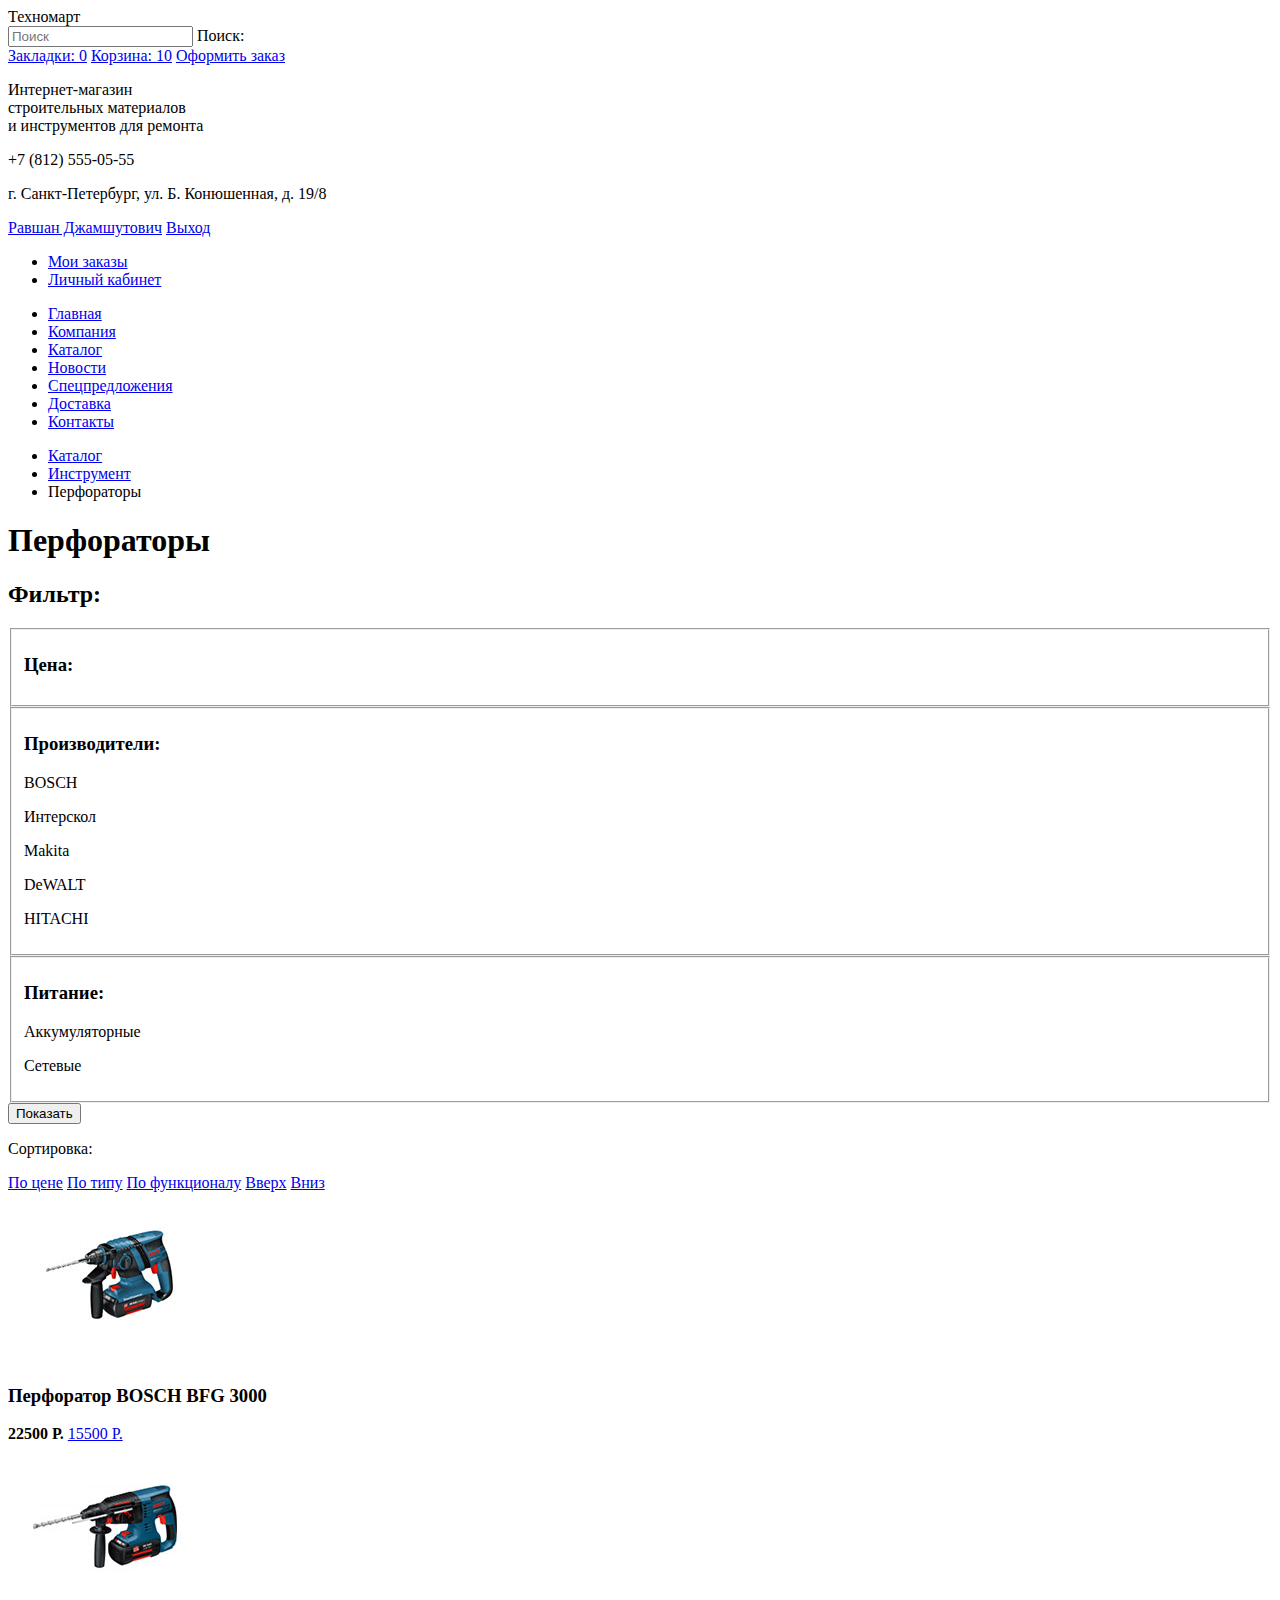
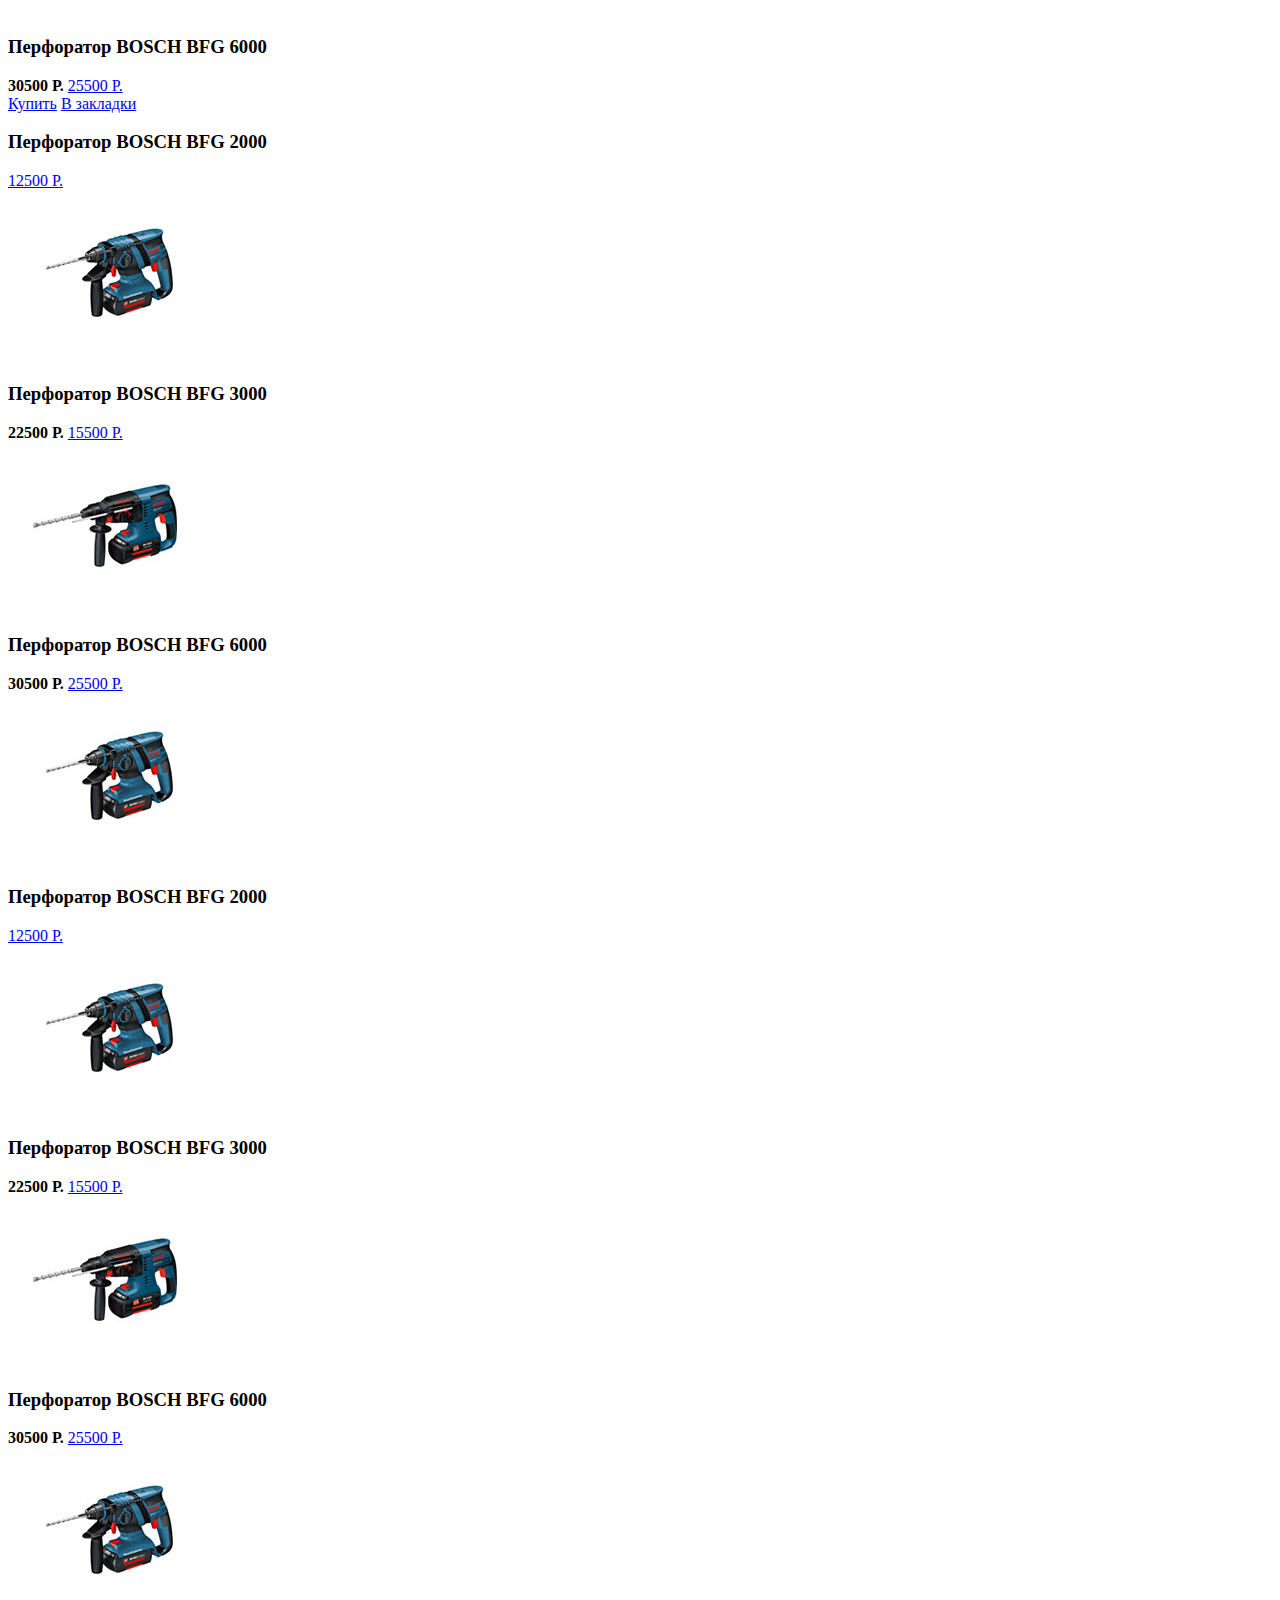
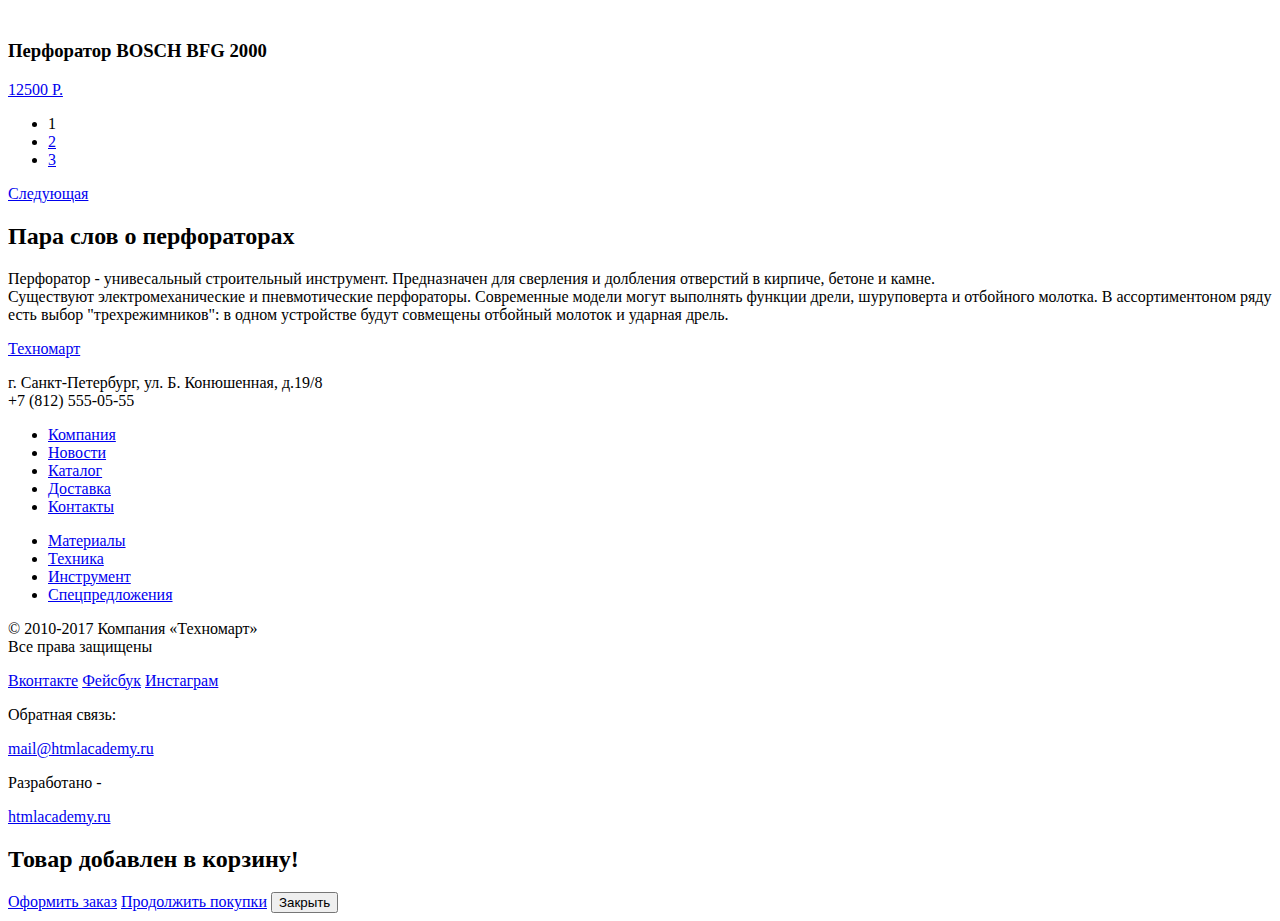
==== catalog.html @ 277ec247 "Модальные окна исправлены." ====
<!DOCTYPE html>
<html lang="ru">
  <head>
    <meta charset="utf-8">
    <title>HTML Academy: Техномарт</title>
  </head>
  <body>
    <header class="main-header">
      <div class="main-header-top">
        <div class="container">
          <a class="index-logo">Техномарт</a>
          <form class="page-header-search" action="#" method="post">
                <input type="search" id="field-search" name="search" placeholder="Поиск">
                <label for="search">Поиск:</label>
          </form>
          <a class="bookmark" href="#">Закладки: 0</a>
          <a class="basket basket-active" href="#">Корзина: 10</a>
          <a class="order" href="#">Оформить заказ</a>
        </div>
      </div>
      <div class="container">
        <div class="main-header-center clearfix">
          <div class="descript">
            <p>Интернет-магазин<br> строительных материалов<br> и инструментов для ремонта</p>
          </div>
          <div class="contact">
            <p class="phone">+7 (812) 555-05-55</p>
            <p>г. Санкт-Петербург, ул. Б. Конюшенная, д. 19/8</p>
          </div>
          <div class="user-block user-block-active">
            <a class="login-inclusion" href="#">Равшан Джамшутович</a>
            <a class="exit" href="#">Выход</a>
            <ul class="my-room">
              <li><a class="my-order" href="#">Мои заказы</a></li>
              <li><a class="account" href="#">Личный кабинет</a></li>
            </ul>
          </div>
        </div>
        <div class="main-header-bottom">
          <nav class="main-navigation">
            <ul>
              <li>
                <a href="#">Главная</a>
              </li>
              <li>
                <a href="#">Компания</a>
              </li>
              <li>
                <a href="#">Каталог</a>
              </li>
              <li>
                <a href="#">Новости</a>
              </li>
              <li>
                <a href="#">Спецпредложения</a>
              </li>
              <li>
                <a href="#">Доставка</a>
              </li>
              <li>
                <a href="#">Контакты</a>
              </li>
            </ul>
          </nav>
        </div>
      </div>
    </header>
    <main>
      <div class="container clearfix">
        <ul class="breadcrumbs-catalog">
          <li>
            <a href="#">Каталог</a>
          </li>
          <li>
            <a href="#">Инструмент</a>
          </li>
          <li>
            <a class="active">Перфораторы</a>
          </li>
        </ul>
        <div class="perforators-title">
          <h1>Перфораторы</h1>
        </div>

        <section class="filter">
          <div class="filter-title">
           <h2>Фильтр:</h2>
          </div>
          <form>
            <fieldset class="filter-price">
              <h3>Цена:</h3>
            </fieldset>
            <fieldset class="filter-brand">
              <h3>Производители:</h3>
              <p>BOSCH</p>
              <p>Интерскол</p>
              <p>Makita</p>
              <p>DeWALT</p>
              <p>HITACHI</p>
            </fieldset>
            <fieldset class="filter-current">
              <h3>Питание:</h3>
              <p>Аккумуляторные</p>
              <p>Сетевые</p>
            </fieldset>
            <input class="filter-button" type="submit" value="Показать">
          </form>
        </section>

        <div class="sorting">
          <div class="sorting-title">
           <p>Сортировка:</p>
           <a class="active" href="#">По цене</a>
           <a href="#">По типу</a>
           <a href="#">По функционалу</a>
           <a class="up" href="#">Вверх</a>
           <a class="down" href="#">Вниз</a>
          </div>

          <section class="sorting-items">
            <div class="catalog-item">

              <div class="bosch">
                <img src="img/bosch3.jpg" width="216" height="170" alt="BOSCH BFG 3000">
              </div>
              <h3>Перфоратор BOSCH BFG 3000</h3>
              <b>22500 Р.</b>
              <a class="commodity" href="#">15500 Р.</a>
            </div>
            <div class="catalog-item">

              <div class="bosch">
                <img src="img/bosch6.jpg" width="216" height="170" alt="BOSCH BFG 6000">
              </div>
              <h3>Перфоратор BOSCH BFG 6000</h3>
              <b>30500 Р.</b>
              <a class="commodity" href="#">25500 Р.</a>
            </div>
            <div class="catalog-item flag-new">
              <div class="bosch-cover">
                <a class="buy" href="#">Купить</a>
                <a class="bookmark" href="#">В закладки</a>
              </div>

              <h3>Перфоратор BOSCH BFG 2000</h3>
              <b></b>
              <a class="commodity" href="#">12500 Р.</a>
            </div>
            <div class="catalog-item">

              <div class="bosch">
                <img src="img/bosch3.jpg" width="216" height="170" alt="BOSCH BFG 3000">
              </div>
              <h3>Перфоратор BOSCH BFG 3000</h3>
              <b>22500 Р.</b>
              <a class="commodity" href="#">15500 Р.</a>
            </div>
            <div class="catalog-item flag-new">

              <div class="bosch">
                <img src="img/bosch6.jpg" width="216" height="170" alt="BOSCH BFG 6000">
              </div>
              <h3>Перфоратор BOSCH BFG 6000</h3>
              <b>30500 Р.</b>
              <a class="commodity" href="#">25500 Р.</a>
            </div>
            <div class="catalog-item">

              <div class="bosch">
                <img src="img/bosch3.jpg" width="216" height="170" alt="BOSCH BFG 2000">
              </div>
              <h3>Перфоратор BOSCH BFG 2000</h3>
              <b></b>
              <a class="commodity" href="#">12500 Р.</a>
            </div>
            <div class="catalog-item flag-new">

              <div class="bosch">
                <img src="img/bosch3.jpg" width="216" height="170" alt="BOSCH BFG 3000">
              </div>
              <h3>Перфоратор BOSCH BFG 3000</h3>
              <b>22500 Р.</b>
              <a class="commodity" href="#">15500 Р.</a>
            </div>
            <div class="catalog-item">

              <div class="bosch">
                <img src="img/bosch6.jpg" width="216" height="170" alt="BOSCH BFG 6000">
              </div>
              <h3>Перфоратор BOSCH BFG 6000</h3>
              <b>30500 Р.</b>
              <a class="commodity" href="#">25500 Р.</a>
            </div>
            <div class="catalog-item">

              <div class="bosch">
                <img src="img/bosch3.jpg" width="216" height="170" alt="BOSCH BFG 2000">
              </div>
              <h3>Перфоратор BOSCH BFG 2000</h3>
              <b></b>
              <a class="commodity" href="#">12500 Р.</a>
            </div>
          </section>
          <div class="paginator">
            <ul>
              <li>
                <a class="pag-active">1</a>
              </li>
              <li>
                <a href="#2">2</a>
              </li>
              <li>
                <a href="#3">3</a>
              </li>
            </ul>
            <a class="pag-next" href="#next">Следующая</a>
          </div>
        </div>
      </div>

      <div class="info">
        <div class="container">
         <h2>Пара слов о перфораторах</h2>
         <p>Перфоратор - унивесальный строительный инструмент. Предназначен для сверления и долбления отверстий в кирпиче, бетоне и камне.<br>
         Существуют электромеханические и пневмотические перфораторы. Современные модели могут выполнять функции дрели, шуруповерта и отбойного молотка. В ассортиментоном ряду есть выбор "трехрежимников": в одном устройстве будут совмещены отбойный молоток и ударная дрель.</p>
        </div>
      </div>
    </main>

    <footer class="main-footer">
      <div class="main-footer-top">
        <div class="container clearfix">
          <div class="footer-top-left">
           <div class="index-logo-footer">
             <a class="logo" href="/index.html">Техномарт</a>
           </div>
           <p>г. Санкт-Петербург, ул. Б. Конюшенная, д.19/8<br>
           +7 (812) 555-05-55</p>
          </div>
          <div class="footer-top-right">
            <nav class="footer-navigation-top">
              <ul>
                <li>
                  <a href="#">Компания</a>
                </li>
                <li>
                  <a href="#">Новости</a>
                </li>
                <li>
                  <a href="#">Каталог</a>
                </li>
                <li>
                  <a href="#">Доставка</a>
                </li>
                <li>
                  <a href="#">Контакты</a>
                </li>
              </ul>
            </nav>
            <nav class="footer-navigation-bottom">
              <ul>
                <li>
                  <a href="#">Материалы</a>
                </li>
                <li>
                  <a href="#">Техника</a>
                </li>
                <li>
                  <a href="#">Инструмент</a>
                </li>
                <li>
                  <a href="#">Спецпредложения</a>
                </li>
              </ul>
            </nav>
          </div>
        </div>
      </div>
      <div class="main-footer-bottom">
        <div class="container clearfix">
          <div class="footer-copyright">
            <p>© 2010-2017 Компания «Техномарт»<br>
            Все права защищены</p>
          </div>
          <div class="footer-social">
            <a class="social-btn social-btn-vk" href="#">Вконтакте</a>
            <a class="social-btn social-btn-fb" href="#">Фейсбук</a>
            <a class="social-btn social-btn-inst" href="#">Инстаграм</a>
          </div>
          <div class="connect">
            <p>Обратная связь:</p>
            <a class="btn" href="#">mail@htmlacademy.ru</a>
          </div>
          <div class="working">
            <p>Разработано -</p>
            <a class="btn" href="https://htmlacademy.ru">htmlacademy.ru</a>
          </div>
        </div>
      </div>
    </footer>

    <section class="commodoty-in-basket">
      <h2>Товар добавлен в корзину!</h2>
      <a class="alternative-end" href="#">Оформить заказ</a>
      <a class="alternative-continue" href="#">Продолжить покупки</a>
      <button class="modal-close" type="button">Закрыть</button>
    </section>

  </body>
  </html>
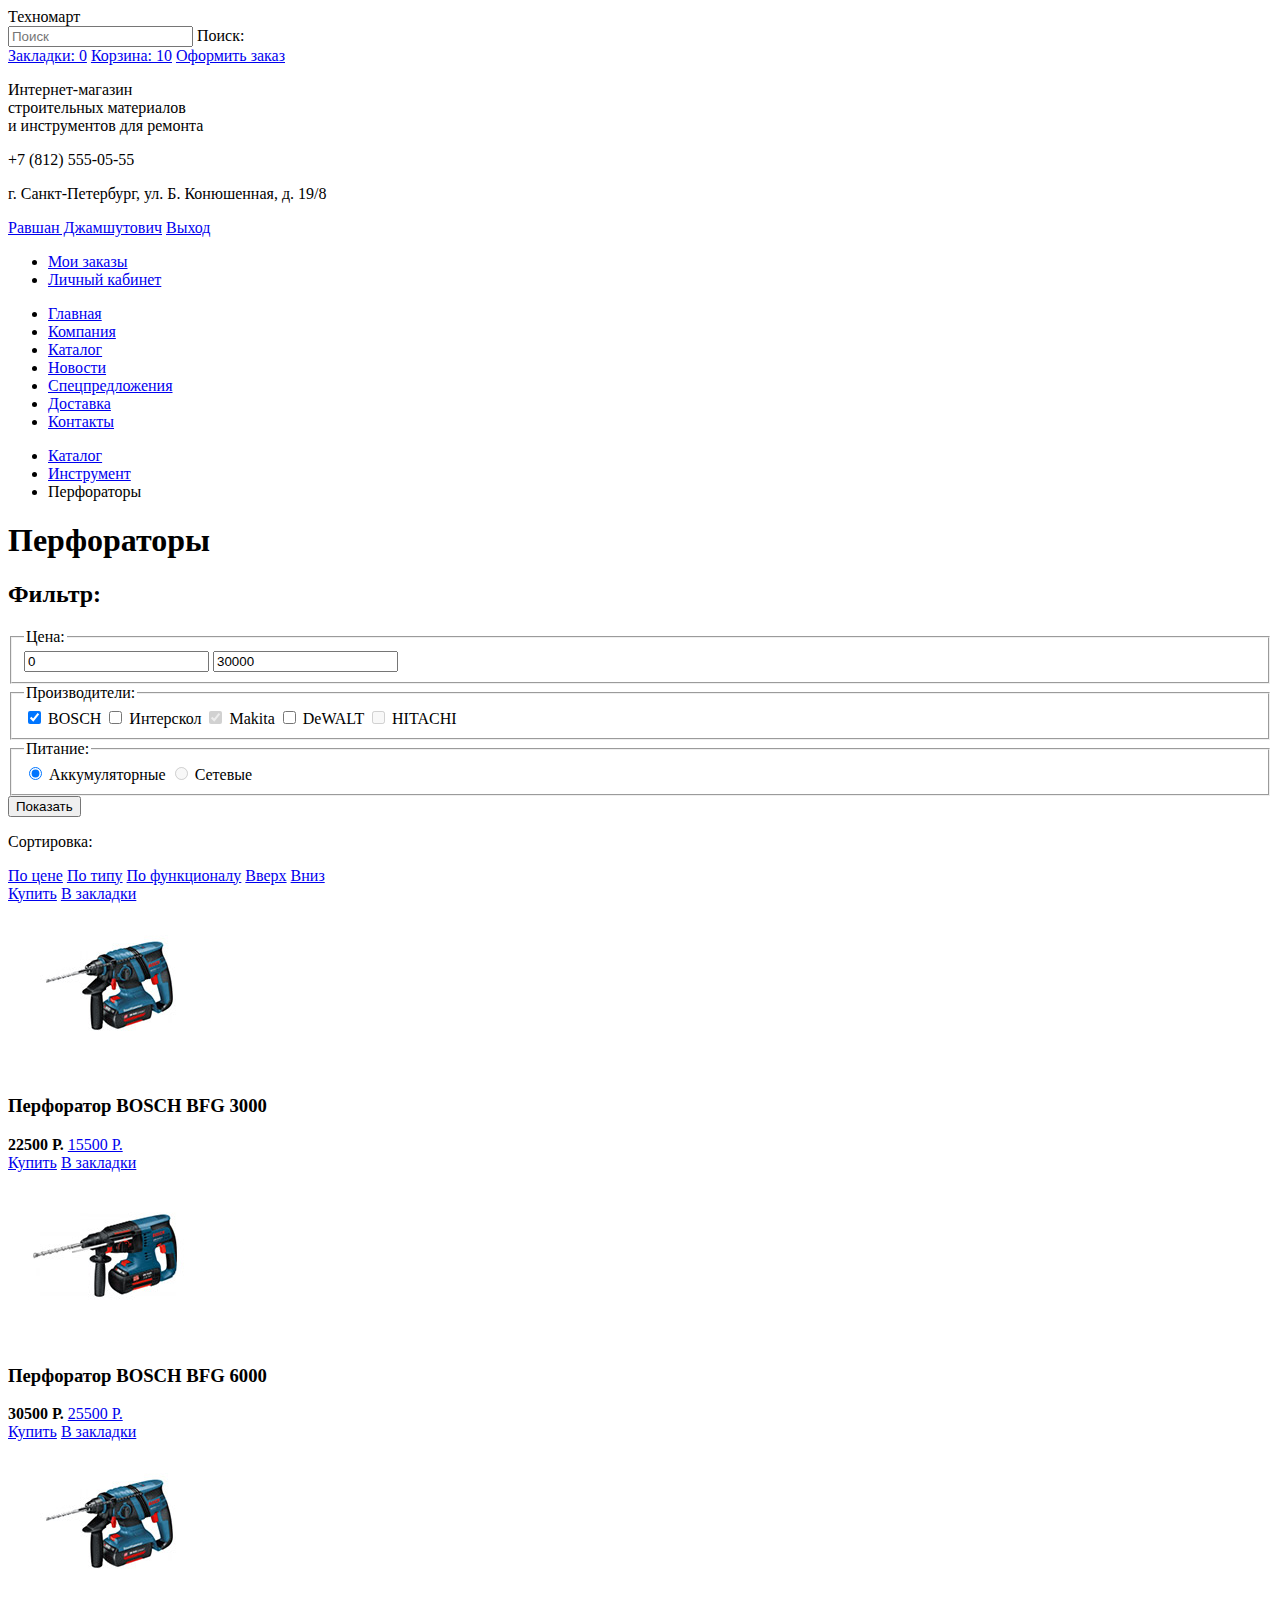
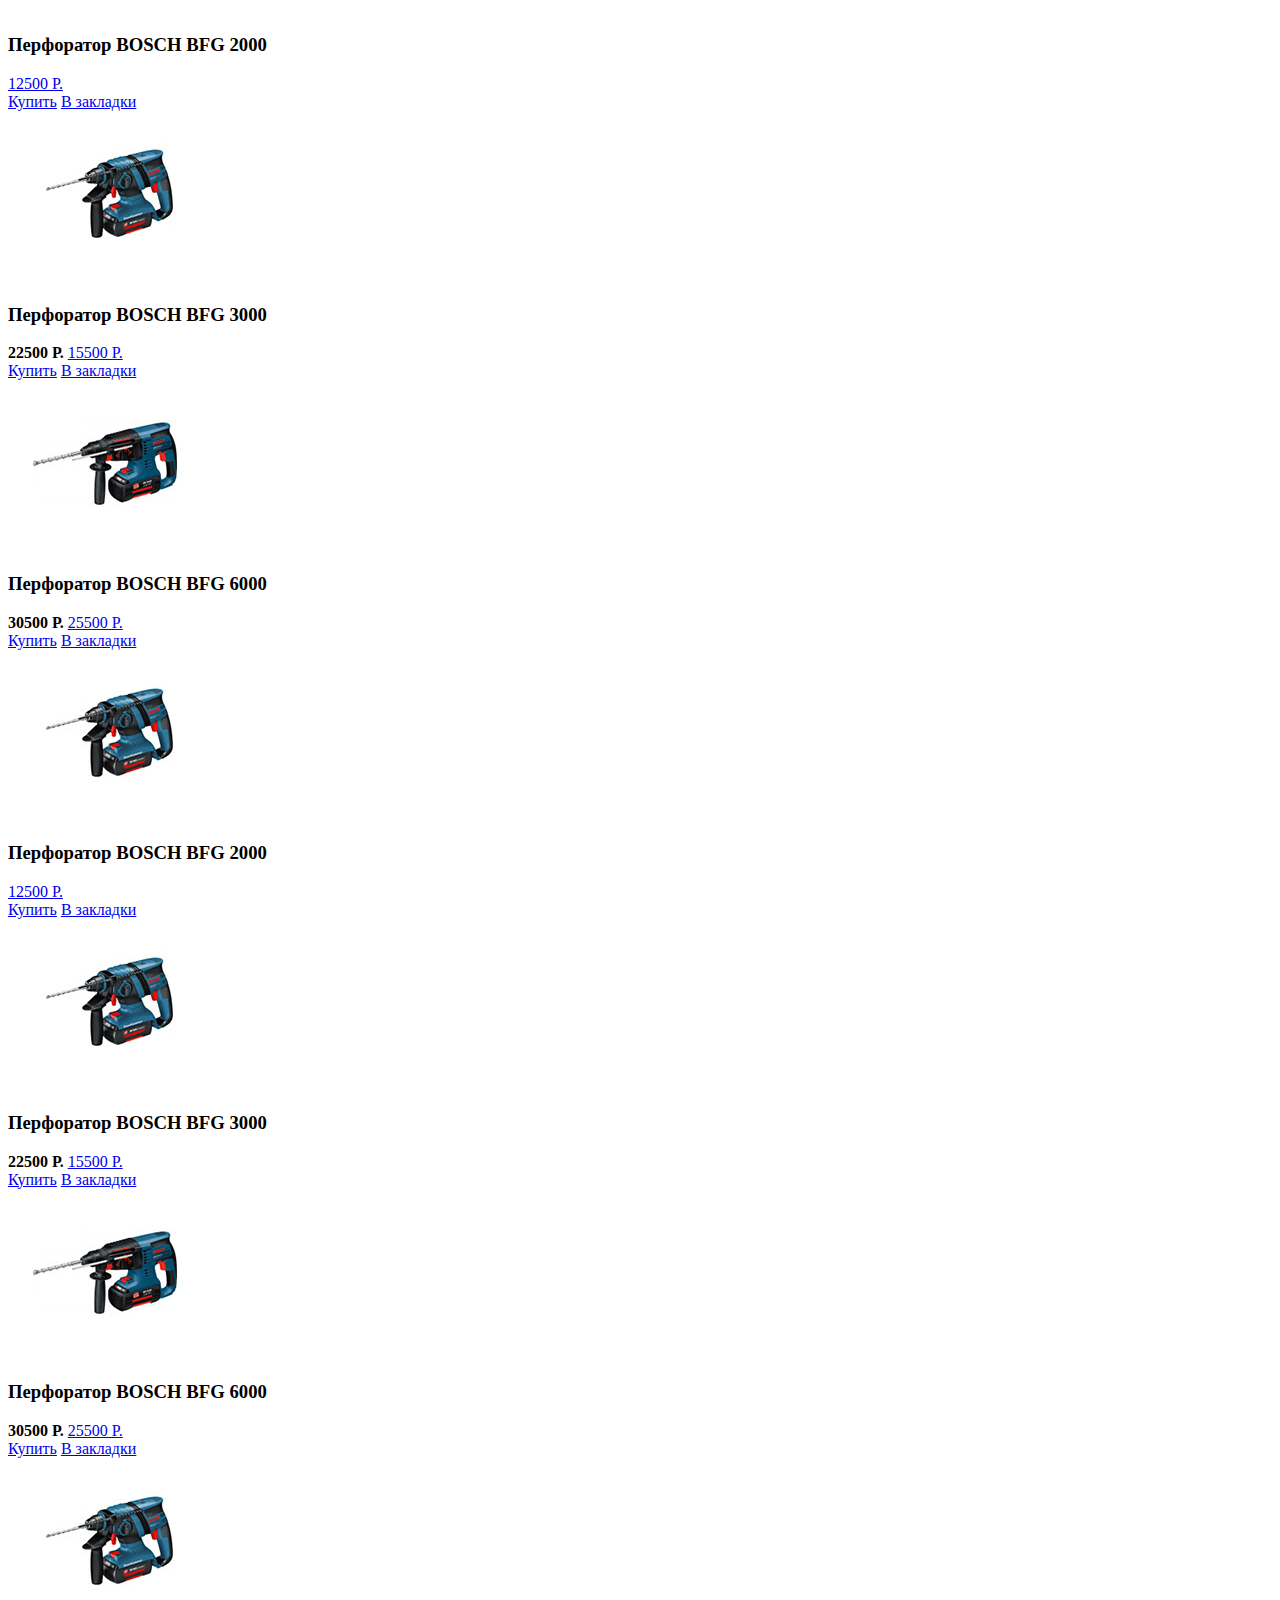
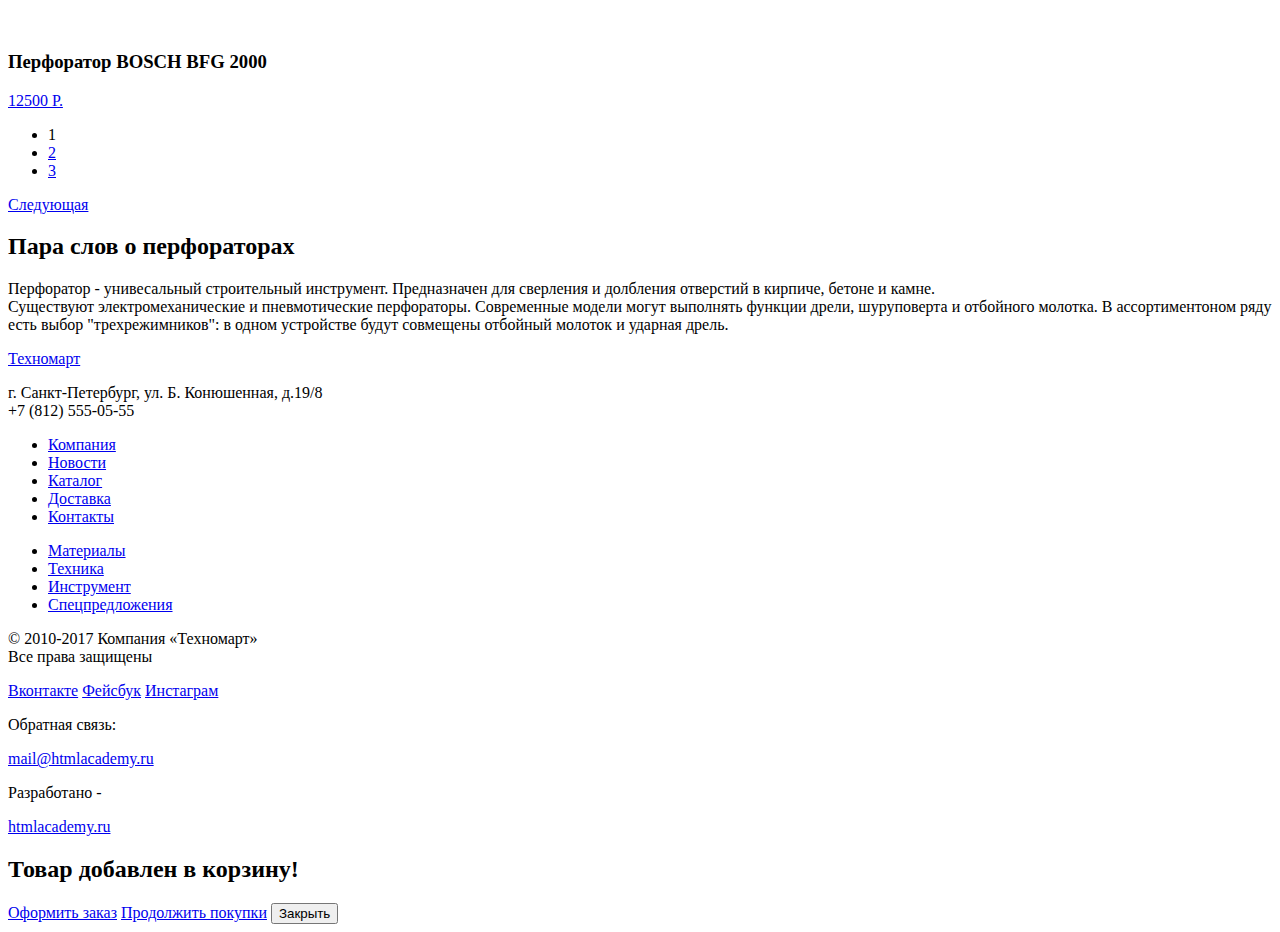
==== commit 642c4281: "Все формы" ====
--- a/catalog.html
+++ b/catalog.html
@@ -86,22 +86,44 @@
           <div class="filter-title">
            <h2>Фильтр:</h2>
           </div>
-          <form>
+          <form action="#" method="post">
             <fieldset class="filter-price">
-              <h3>Цена:</h3>
+              <legend class="fiter-type">Цена:</legend>
+              <div class="filter-wrapper">
+                <div class="filter-range-wrapper">
+                  <div class="filter-range">
+                    <div class="scale">
+                      <div class="bar"></div>
+                    </div>
+                    <div class="handle toggle-min"></div>
+                    <div class="handle toggle-max"></div>
+                  </div>
+                </div>
+                <div class="filter-interval">
+                  <label class="min-price"><input type="text" name="min-price" value="0"></label>
+                  <label class="max-price"><input type="text" name="max-price" value="30000"></label>
+                </div>
+              </div>
             </fieldset>
             <fieldset class="filter-brand">
-              <h3>Производители:</h3>
-              <p>BOSCH</p>
-              <p>Интерскол</p>
-              <p>Makita</p>
-              <p>DeWALT</p>
-              <p>HITACHI</p>
+              <legend class="fiter-type">Производители:</legend>
+              <input class="check-brand" type="checkbox" name="brand" id="brand-bosch" checked>
+              <label for="brand-bosch">BOSCH</label>
+              <input class="check-brand" type="checkbox" name="brand" id="brand-inter">
+              <label for="brand-inter">Интерскол</label>
+              <input class="check-brand" type="checkbox" name="brand" id="brand-makita" checked disabled>
+              <label for="brand-makita">Makita</label>
+              <input class="check-brand" type="checkbox" name="brand" id="brand-dewalt">
+              <label for="brand-dewalt">DeWALT</label>
+              <input class="check-brand" type="checkbox" name="brand" id="brand-hitachi" disabled>
+              <label for="brand-hitachi">HITACHI</label>
             </fieldset>
             <fieldset class="filter-current">
-              <h3>Питание:</h3>
-              <p>Аккумуляторные</p>
-              <p>Сетевые</p>
+              <legend class="fiter-type">Питание:</legend>
+              <input class="rad-current" type="radio" name="current" id="current-battery" checked>
+              <label for="current-battery">Аккумуляторные</label>
+              <input class="rad-current" type="radio" name="current" id="current-power" disabled>
+              <label for="current-power">Сетевые</label>
             </fieldset>
             <input class="filter-button" type="submit" value="Показать">
           </form>
@@ -119,7 +141,10 @@
 
           <section class="sorting-items">
             <div class="catalog-item">
-
+              <div class="bosch-cover">
+                <a class="buy" href="#">Купить</a>
+                <a class="bookmark" href="#">В закладки</a>
+              </div>
               <div class="bosch">
                 <img src="img/bosch3.jpg" width="216" height="170" alt="BOSCH BFG 3000">
               </div>
@@ -128,7 +153,10 @@
               <a class="commodity" href="#">15500 Р.</a>
             </div>
             <div class="catalog-item">
-
+              <div class="bosch-cover">
+                <a class="buy" href="#">Купить</a>
+                <a class="bookmark" href="#">В закладки</a>
+              </div>
               <div class="bosch">
                 <img src="img/bosch6.jpg" width="216" height="170" alt="BOSCH BFG 6000">
               </div>
@@ -141,13 +169,18 @@
                 <a class="buy" href="#">Купить</a>
                 <a class="bookmark" href="#">В закладки</a>
               </div>
-
+              <div class="bosch">
+                <img src="img/bosch3.jpg" width="216" height="170" alt="BOSCH BFG 2000">
+              </div>
               <h3>Перфоратор BOSCH BFG 2000</h3>
               <b></b>
               <a class="commodity" href="#">12500 Р.</a>
             </div>
             <div class="catalog-item">
-
+              <div class="bosch-cover">
+                <a class="buy" href="#">Купить</a>
+                <a class="bookmark" href="#">В закладки</a>
+              </div>
               <div class="bosch">
                 <img src="img/bosch3.jpg" width="216" height="170" alt="BOSCH BFG 3000">
               </div>
@@ -156,7 +189,10 @@
               <a class="commodity" href="#">15500 Р.</a>
             </div>
             <div class="catalog-item flag-new">
-
+              <div class="bosch-cover">
+                <a class="buy" href="#">Купить</a>
+                <a class="bookmark" href="#">В закладки</a>
+              </div>
               <div class="bosch">
                 <img src="img/bosch6.jpg" width="216" height="170" alt="BOSCH BFG 6000">
               </div>
@@ -165,7 +201,10 @@
               <a class="commodity" href="#">25500 Р.</a>
             </div>
             <div class="catalog-item">
-
+              <div class="bosch-cover">
+                <a class="buy" href="#">Купить</a>
+                <a class="bookmark" href="#">В закладки</a>
+              </div>
               <div class="bosch">
                 <img src="img/bosch3.jpg" width="216" height="170" alt="BOSCH BFG 2000">
               </div>
@@ -174,7 +213,10 @@
               <a class="commodity" href="#">12500 Р.</a>
             </div>
             <div class="catalog-item flag-new">
-
+              <div class="bosch-cover">
+                <a class="buy" href="#">Купить</a>
+                <a class="bookmark" href="#">В закладки</a>
+              </div>
               <div class="bosch">
                 <img src="img/bosch3.jpg" width="216" height="170" alt="BOSCH BFG 3000">
               </div>
@@ -183,7 +225,10 @@
               <a class="commodity" href="#">15500 Р.</a>
             </div>
             <div class="catalog-item">
-
+              <div class="bosch-cover">
+                <a class="buy" href="#">Купить</a>
+                <a class="bookmark" href="#">В закладки</a>
+              </div>
               <div class="bosch">
                 <img src="img/bosch6.jpg" width="216" height="170" alt="BOSCH BFG 6000">
               </div>
@@ -192,7 +237,10 @@
               <a class="commodity" href="#">25500 Р.</a>
             </div>
             <div class="catalog-item">
-
+              <div class="bosch-cover">
+                <a class="buy" href="#">Купить</a>
+                <a class="bookmark" href="#">В закладки</a>
+              </div>
               <div class="bosch">
                 <img src="img/bosch3.jpg" width="216" height="170" alt="BOSCH BFG 2000">
               </div>
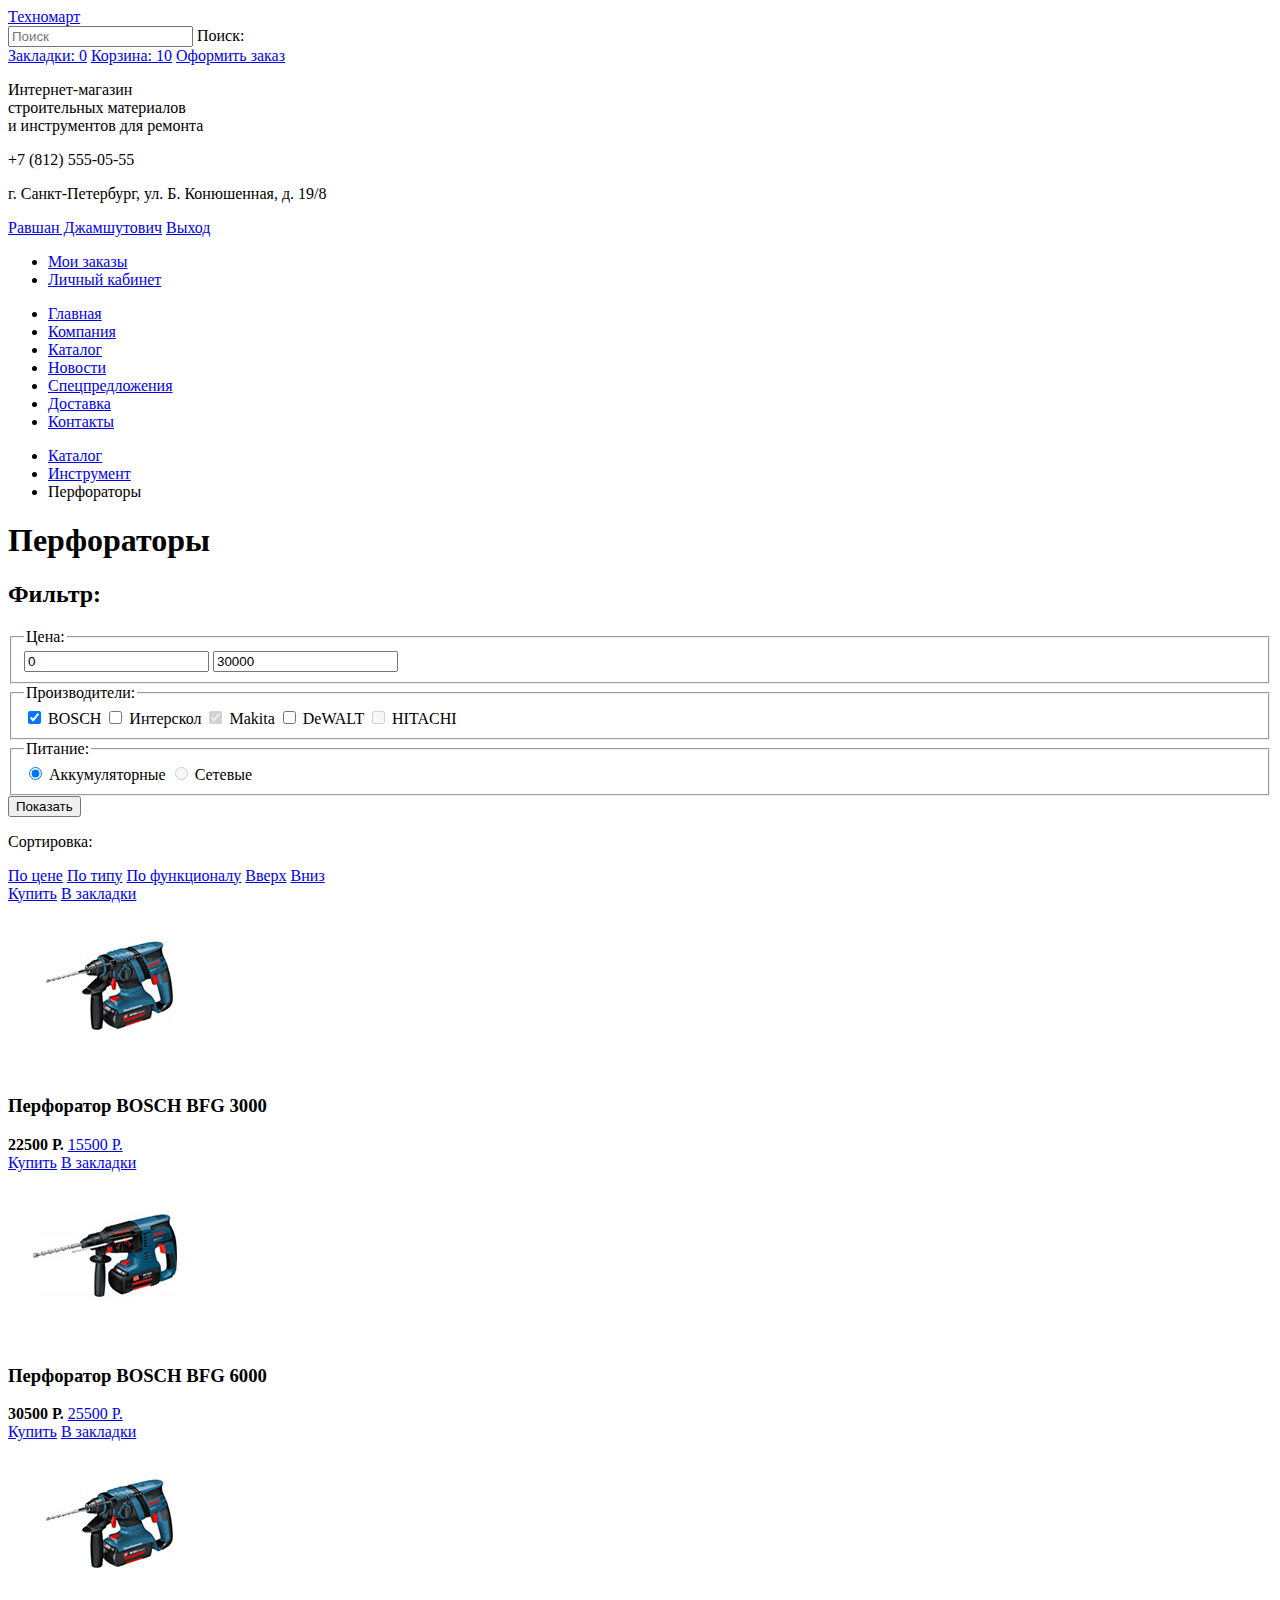
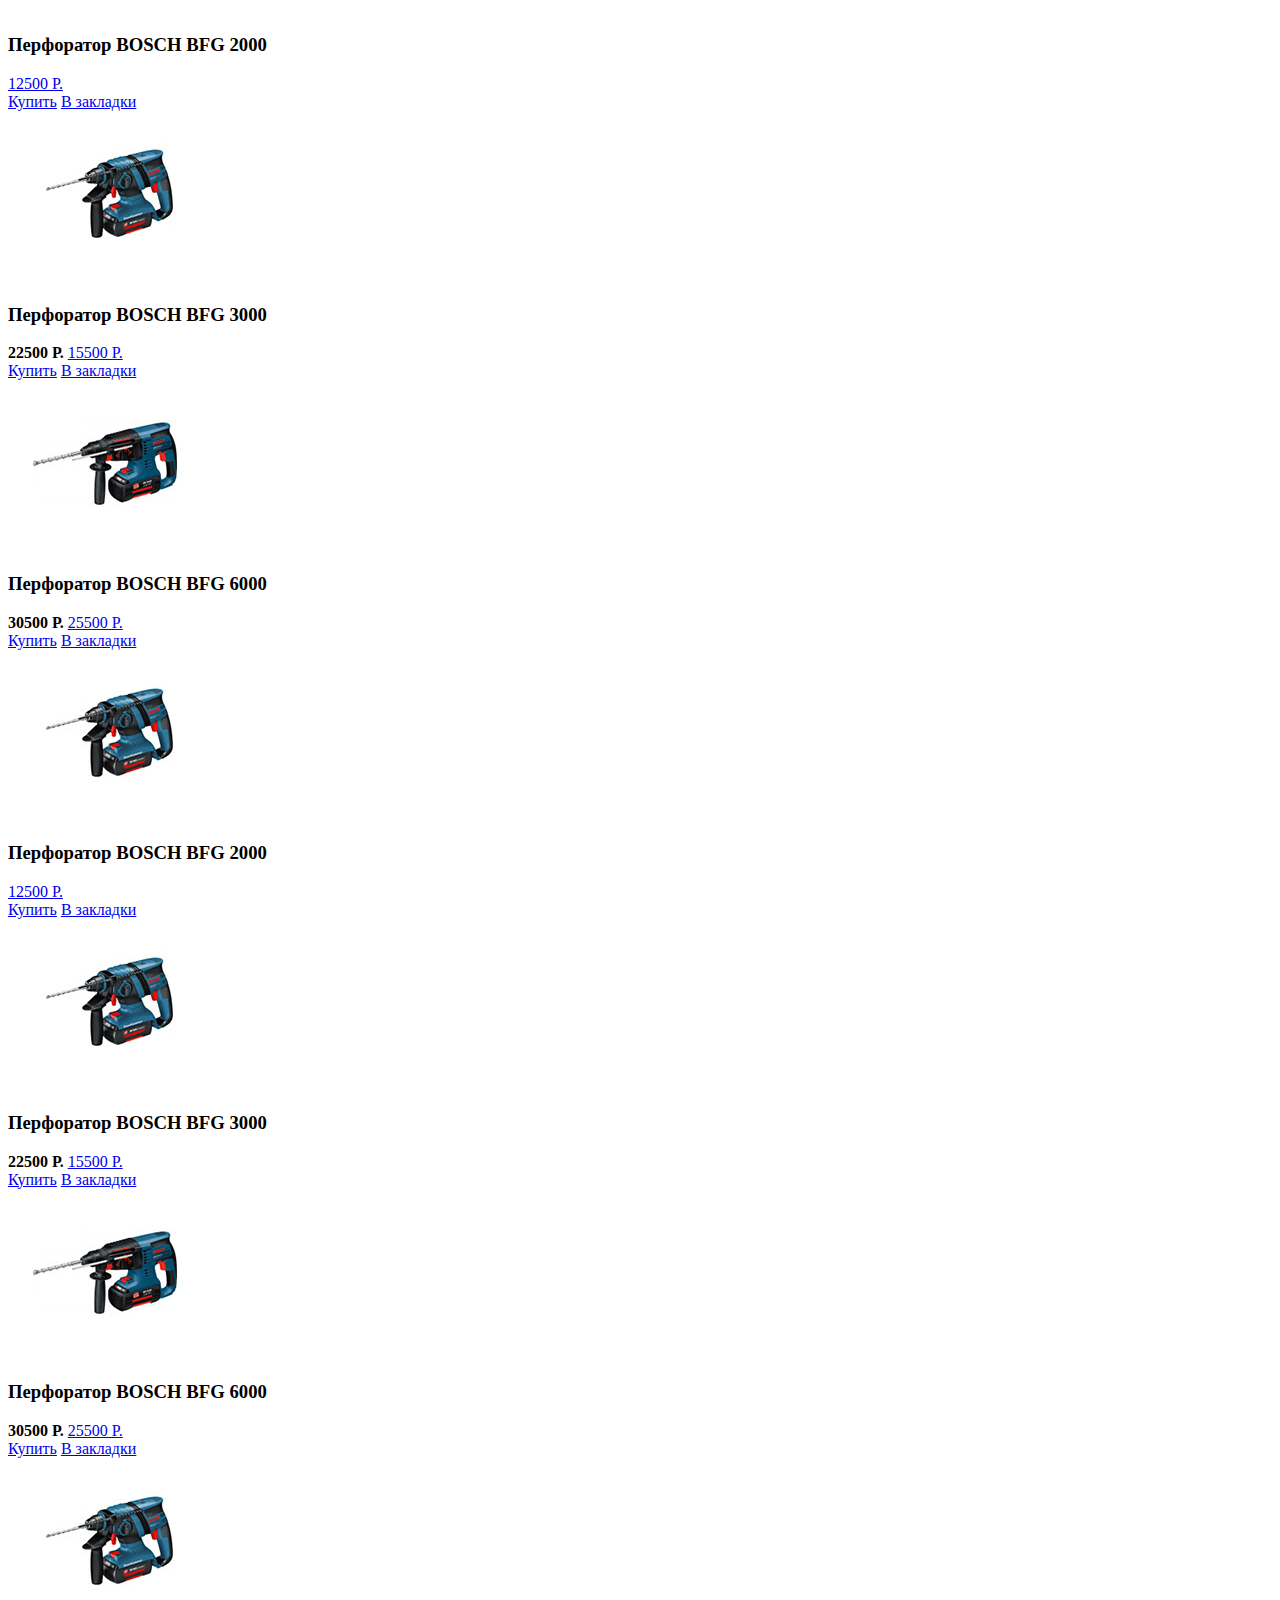
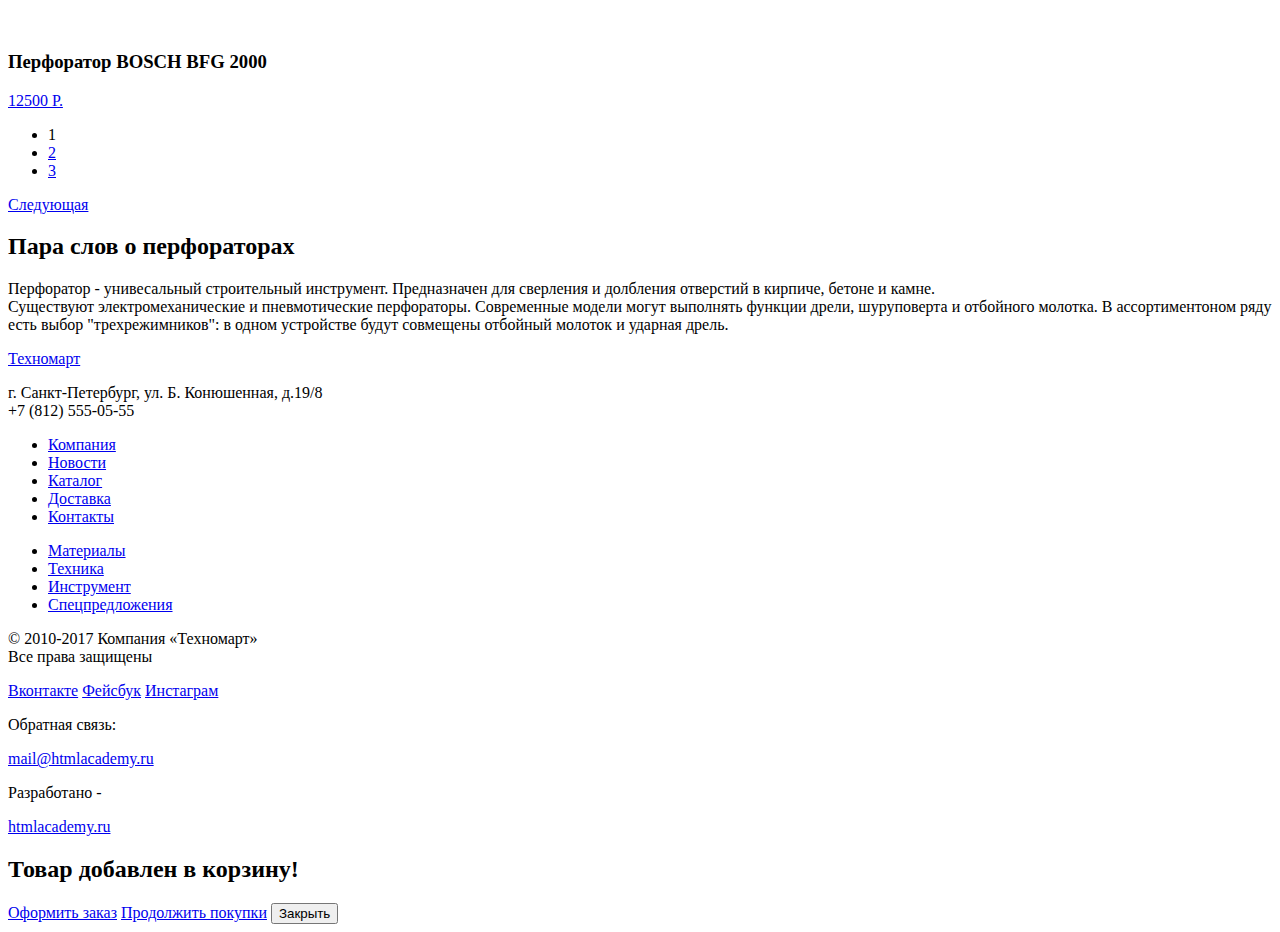
==== commit 55ce6e6c: "Ошибки исправлены" ====
--- a/catalog.html
+++ b/catalog.html
@@ -8,7 +8,7 @@
     <header class="main-header">
       <div class="main-header-top">
         <div class="container">
-          <a class="index-logo">Техномарт</a>
+          <a class="index-logo" href="index.html">Техномарт</a>
           <form class="page-header-search" action="#" method="post">
                 <input type="search" id="field-search" name="search" placeholder="Поиск">
                 <label for="search">Поиск:</label>
@@ -40,7 +40,7 @@
           <nav class="main-navigation">
             <ul>
               <li>
-                <a href="#">Главная</a>
+                <a href="index.html">Главная</a>
               </li>
               <li>
                 <a href="#">Компания</a>
@@ -66,7 +66,7 @@
       </div>
     </header>
     <main>
-      <div class="container clearfix">
+      <div class="container">
         <ul class="breadcrumbs-catalog">
           <li>
             <a href="#">Каталог</a>
@@ -107,15 +107,15 @@
             </fieldset>
             <fieldset class="filter-brand">
               <legend class="fiter-type">Производители:</legend>
-              <input class="check-brand" type="checkbox" name="brand" id="brand-bosch" checked>
+              <input class="check-brand" type="checkbox" name="brand-b" id="brand-bosch" checked>
               <label for="brand-bosch">BOSCH</label>
-              <input class="check-brand" type="checkbox" name="brand" id="brand-inter">
+              <input class="check-brand" type="checkbox" name="brand-i" id="brand-inter">
               <label for="brand-inter">Интерскол</label>
-              <input class="check-brand" type="checkbox" name="brand" id="brand-makita" checked disabled>
+              <input class="check-brand" type="checkbox" name="brand-m" id="brand-makita" checked disabled>
               <label for="brand-makita">Makita</label>
-              <input class="check-brand" type="checkbox" name="brand" id="brand-dewalt">
+              <input class="check-brand" type="checkbox" name="brand-d" id="brand-dewalt">
               <label for="brand-dewalt">DeWALT</label>
-              <input class="check-brand" type="checkbox" name="brand" id="brand-hitachi" disabled>
+              <input class="check-brand" type="checkbox" name="brand-h" id="brand-hitachi" disabled>
               <label for="brand-hitachi">HITACHI</label>
             </fieldset>
             <fieldset class="filter-current">
@@ -280,7 +280,7 @@
         <div class="container clearfix">
           <div class="footer-top-left">
            <div class="index-logo-footer">
-             <a class="logo" href="/index.html">Техномарт</a>
+             <a class="logo" href="index.html">Техномарт</a>
            </div>
            <p>г. Санкт-Петербург, ул. Б. Конюшенная, д.19/8<br>
            +7 (812) 555-05-55</p>
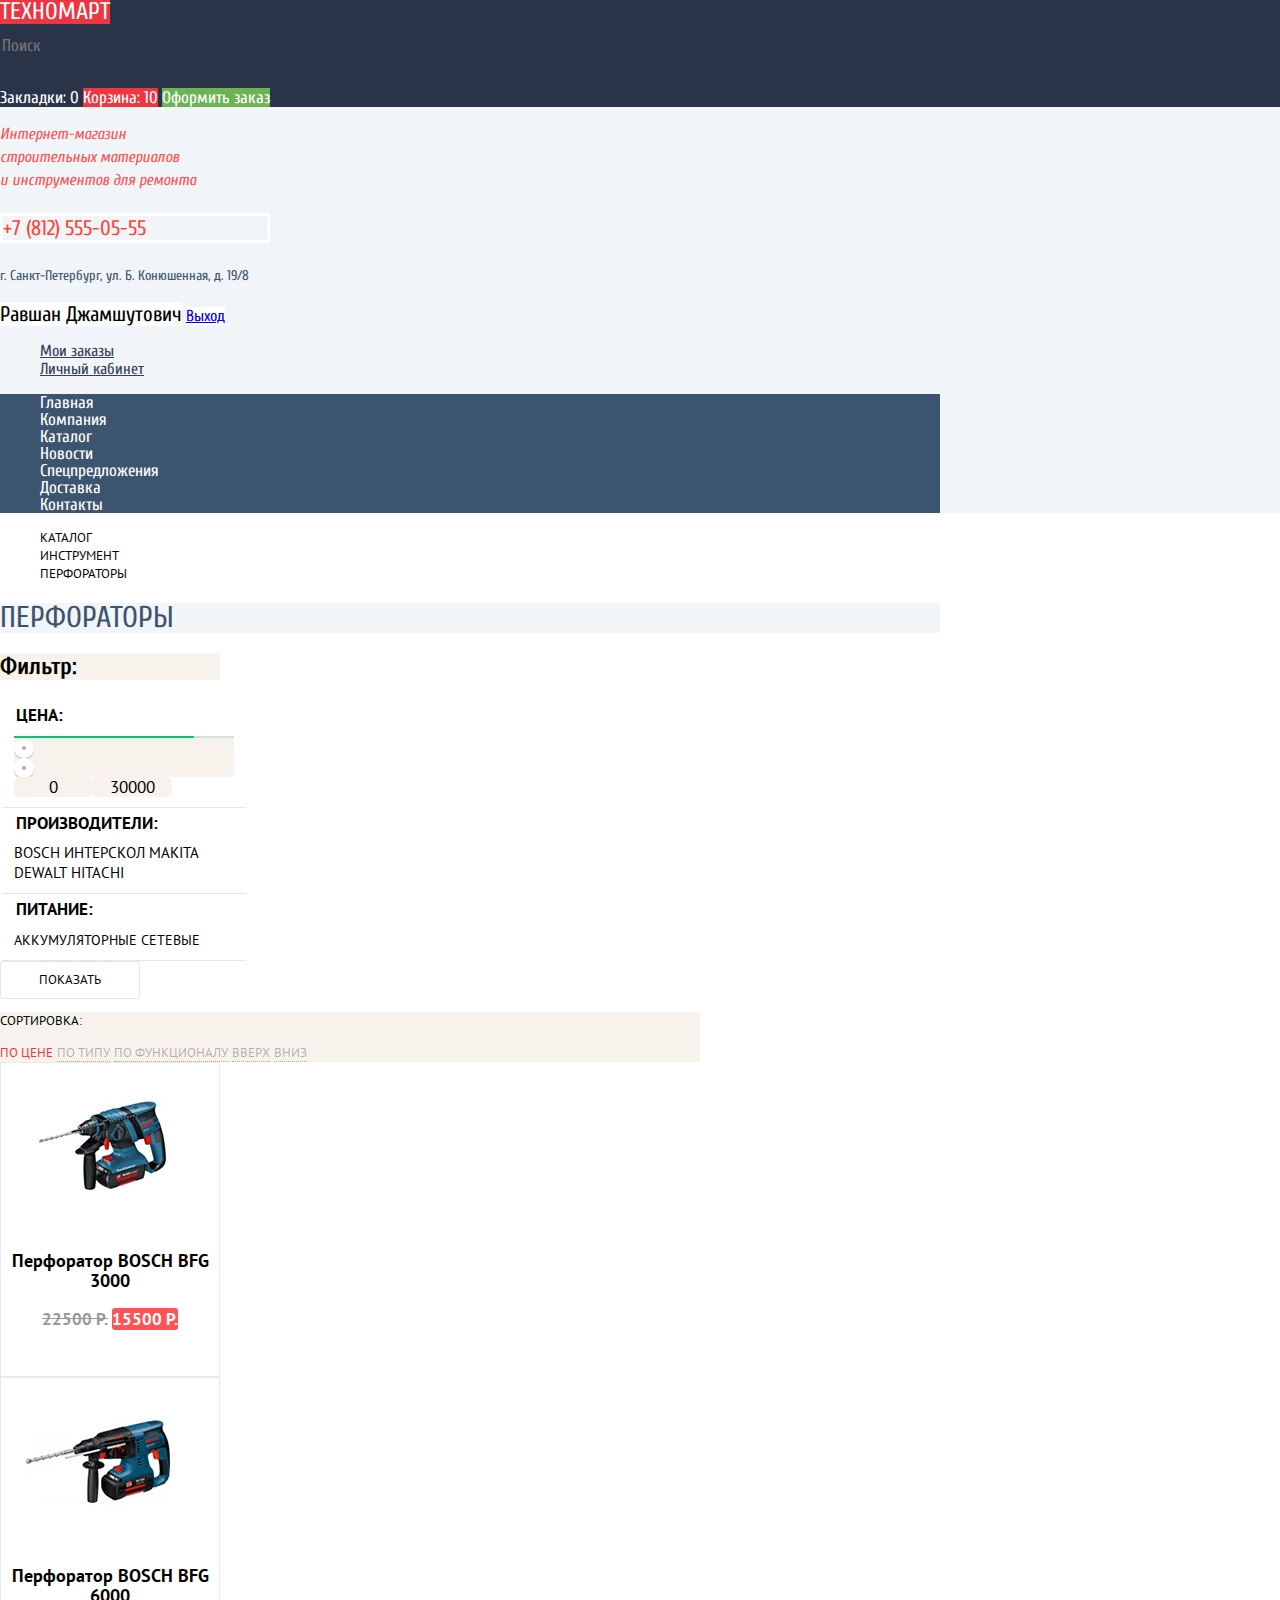
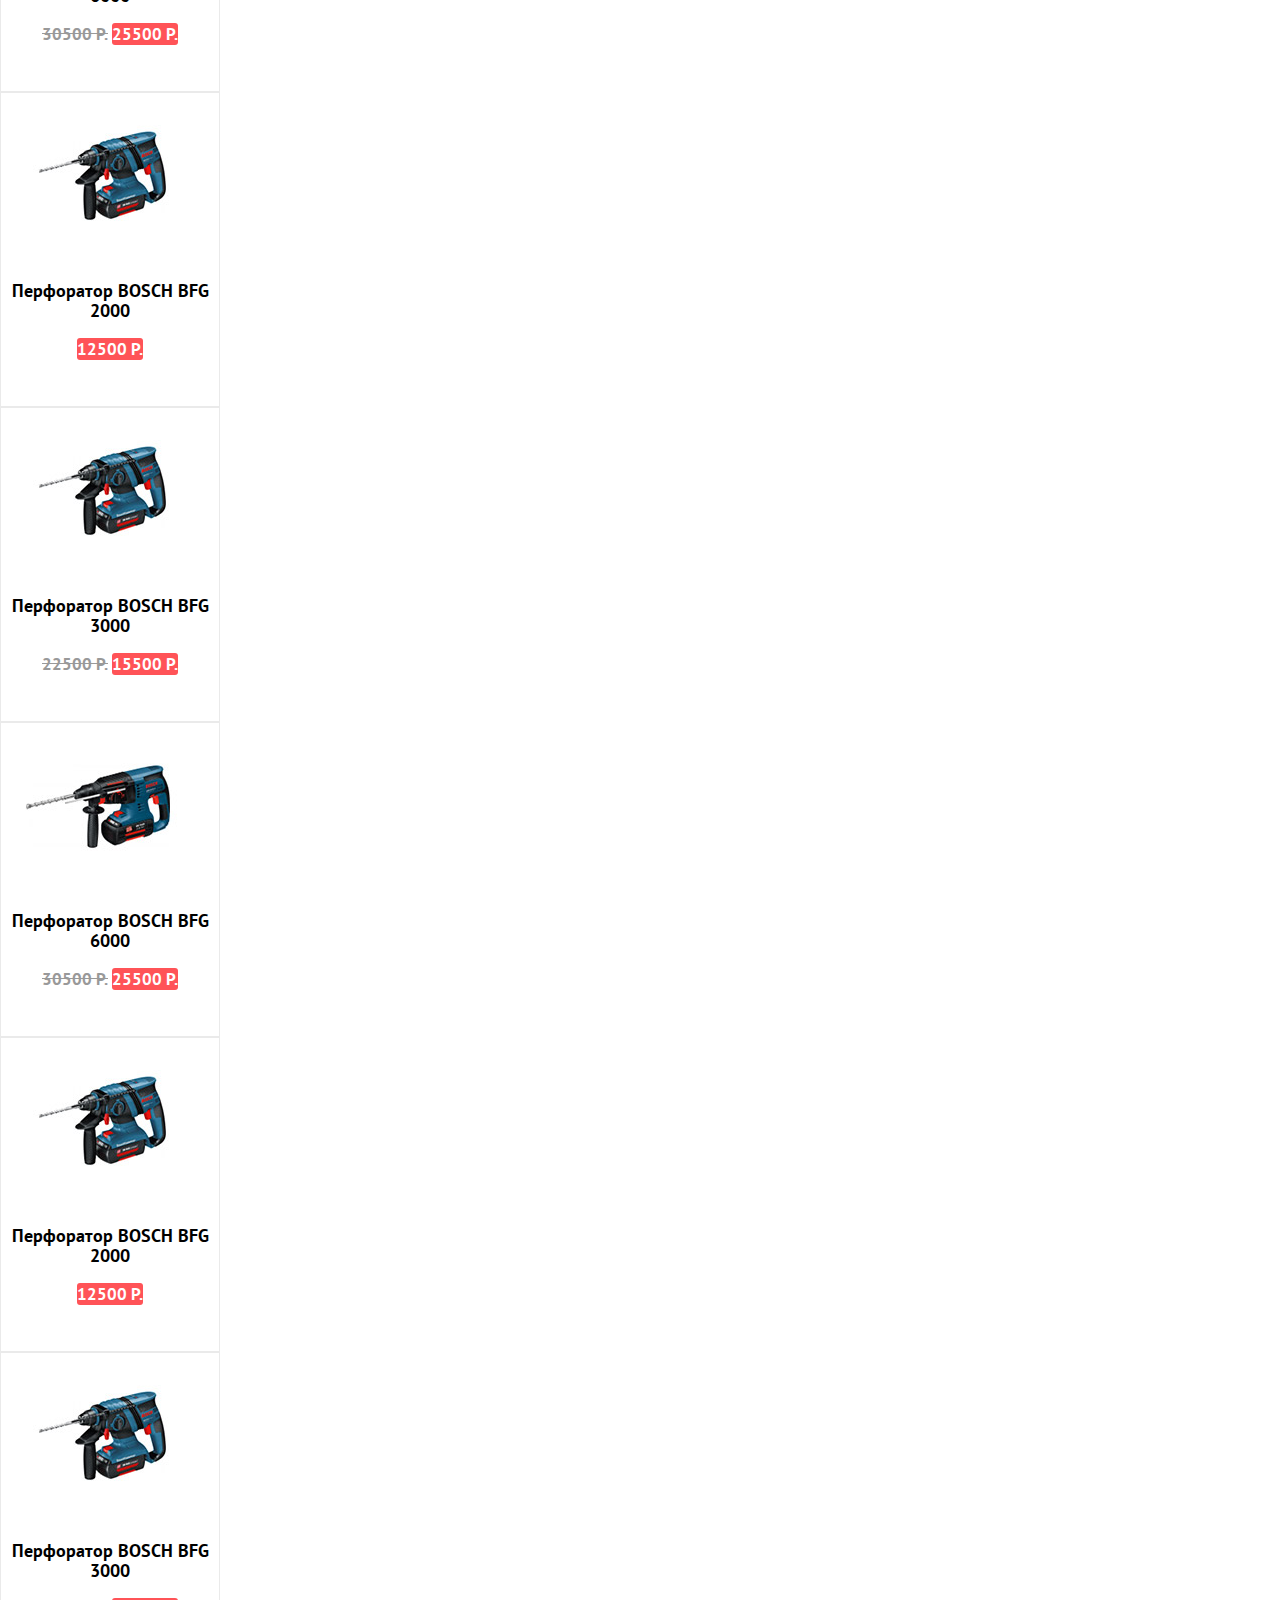
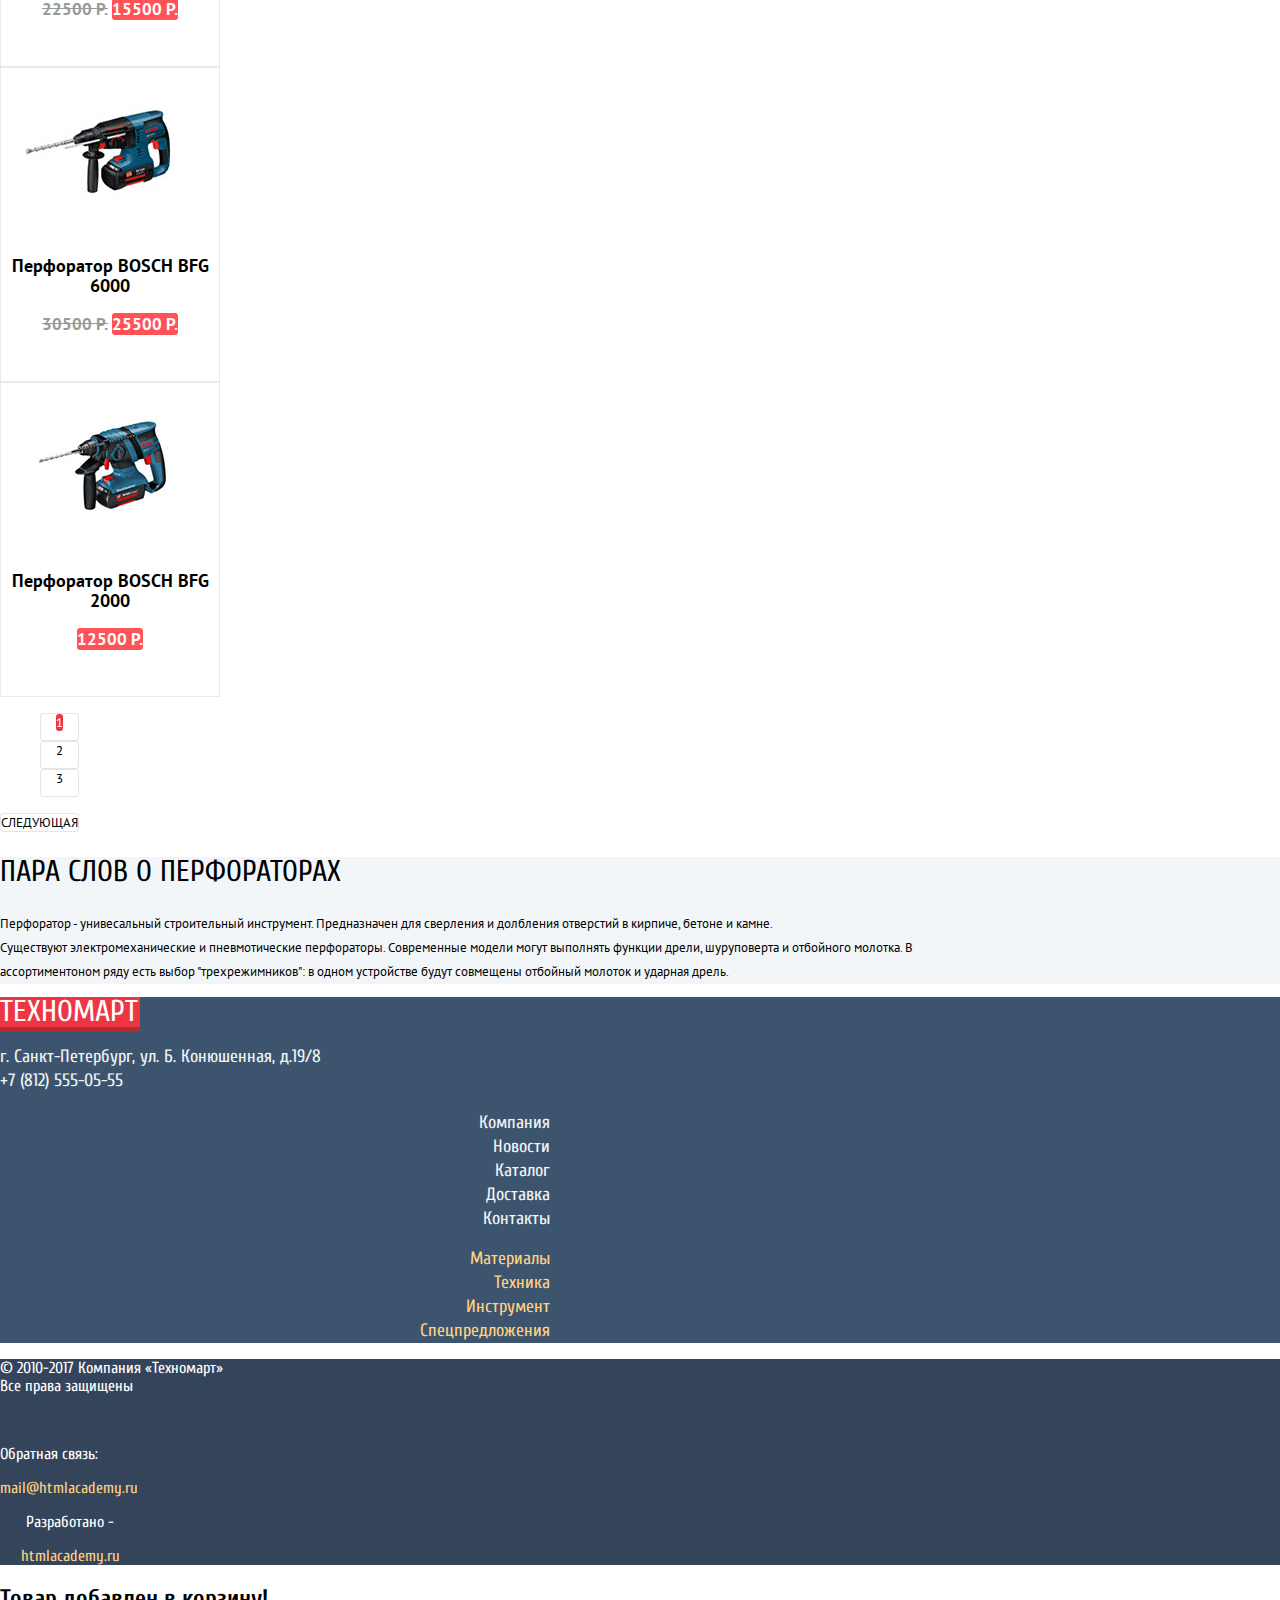
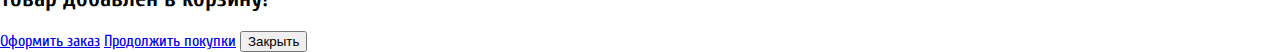
==== commit 0fed3e01: "Базовая стилизация" ====
--- a/catalog.html
+++ b/catalog.html
@@ -3,6 +3,9 @@
   <head>
     <meta charset="utf-8">
     <title>HTML Academy: Техномарт</title>
+    <link href="https://fonts.googleapis.com/css?family=Cuprum:400,400i,700%7CPT+Sans:400,700&subset=cyrillic" rel="stylesheet">
+    <link rel="stylesheet" href="css/normalize.css">
+    <link rel="stylesheet" href="css/style.css">
   </head>
   <body>
     <header class="main-header">
--- a/css/style.css
+++ b/css/style.css
@@ -0,0 +1,958 @@
+body {
+  font-family: "Cuprum", "Arial", serif;
+  margin: 0;
+  padding: 0;
+}
+
+.main-header {
+  background-color: #f1f5f7;
+}
+
+.main-header-top {
+  background-color: #293449;
+}
+
+.main-header-top .index-logo {
+  font-size: 24px;
+  line-height: 24px;
+  text-transform: uppercase;
+  color: white;
+  width: 220px;
+  text-align: center;
+  background-color: #ee3643;
+  box-shadow: 0 5px 0 0 #b52933;
+}
+
+.main-header-top a,
+.page-header-search {
+  font-size: 17px;
+  line-height: 18px;
+  color: white;
+}
+
+.page-header-search {
+  width: 270px;
+}
+
+.page-header-search input {
+  width: 100%;
+  height: 42px;
+  font-family: "Cuprum", "Arial", serif;
+  font-size: 17px;
+  line-height: 18px;
+  border: none;
+  font: inherit;
+  background-color: #293449;
+}
+
+.page-header-search label {
+  width: 17px;
+  height: 17px;
+  font-size: 0;
+  background-image: url("../img/icon-search.png");
+  background-repeat: no-repeat;
+}
+
+.main-header-top a {
+  text-decoration: none;
+}
+
+.bookmark,
+.basket {
+  width: 150px;
+  text-align: center;
+  box-sizing: border-box;
+}
+
+.order {
+  width: 150px;
+  text-align: center;
+  box-sizing: border-box;
+  background-color: #6db254;
+}
+
+.container {
+  width: 940px;
+}
+
+.main-header-center {
+  background-color: ;
+}
+
+.descript {
+  width: 247px;
+  font-family: "Cuprum", "Arial", serif;
+  font-size: 16px;
+  font-style: italic;
+  line-height: 23px;
+  color: #ff5357;
+}
+
+.contact {
+  width: 270px;
+  font-family: "Cuprum", "Arial", serif;
+  font-size: 14px;
+  font-style: normal;
+  line-height: 24px;
+  color: #3d546e;
+}
+
+.contact .phone {
+  font-size: 21px;
+  color: #fb463c;
+  border: 3px solid #ffffff;
+}
+
+.user-block {
+  width: 300px;
+}
+
+.user-block .login,
+.user-block .register {
+  font-size: 21px;
+  color: #000000;
+  background-color: #ffffff;
+  text-decoration: none;
+}
+
+.main-header-bottom {
+  background-color: #3d546e;
+}
+
+.main-header-bottom ul {
+  list-style: none;
+  font-size: 0;
+}
+
+.main-header-bottom li {
+  vertical-align: top;
+  font-size: 17px;
+  line-height: 17px;
+}
+
+.main-navigation a {
+  color: white;
+  text-decoration: none;
+}
+
+.promo-item {
+  width: 300px;
+  height: 123px;
+  background-color: #ffbf47;
+}
+
+.promo-item:nth-child(2) {
+  background-color: #3bbce3;
+}
+
+.promo-item:nth-child(3) {
+  background-color: #dc91d8;
+}
+
+.promo-item:nth-child(5) {
+  background-color: #8ed78f;
+}
+
+.promo-item h2 {
+  font-size: 24px;
+  line-height: 30px;
+  font-weight: bold;
+  color: #ffffff;
+}
+
+.promo-item .promo {
+  font-size: 14px;
+  line-height: 18px;
+  text-transform: uppercase;
+  text-align: center;
+  text-decoration: none;
+  color: #ffffff;
+  width: 135px;
+  border-radius: 3px;
+  background-color: rgba(0, 0, 0, 0.1);
+  cursor: pointer;
+}
+
+.promo-slider {
+  width: 620px;
+  height: 265px;
+}
+
+.promo-slider h2 {
+  font-size: 36px;
+  line-height: 30px;
+  font-weight: bold;
+  text-transform: uppercase;
+  color: #ffffff;
+}
+
+.promo-slider p {
+  font-family: "PT Sans", "Arial", serif;
+  font-size: 18px;
+  line-height: 24px;
+  color: #ffffff;
+}
+
+.promo-slider .in-catalog {
+  font-size: 14px;
+  line-height: 18px;
+  text-transform: uppercase;
+  text-decoration: none;
+  color: #ffffff;
+  width: 146px;
+  height: 27px;
+  border-radius: 3px;
+  background-color: #ee3643;
+}
+
+.promo-slider input {
+  display: none;
+}
+
+.promo-slide:last-child {
+  display: none;
+}
+
+.popular-title {
+  background-color: #f9f5f0;
+}
+
+.popular-title h2 {
+  font-family: "Cuprum", "Arial", serif;
+  font-size: 30px;
+  line-height: 30px;
+  font-weight: normal;
+  text-transform: uppercase;
+  color: #3d546e;
+}
+
+.popular-title .btn {
+  font-size: 14px;
+  line-height: 18px;
+  text-transform: uppercase;
+  text-decoration: none;
+  text-align: center;
+  color: #ffffff;
+  width: 253px;
+  height: 28px;
+  border-radius: 3px;
+  background-color: #ff5357;
+}
+
+.popular-items {
+  font-size: 0;
+}
+
+.catalog-item {
+  font-family: "PT Sans", "Arial", serif;
+  font-size: 17px;
+  line-height: 18px;
+  font-weight: bold;
+  text-align: center;
+  width: 218px;
+  min-height: 313px;
+  border: 1px solid #EAEAEA;
+}
+
+.bosch-cover {
+  display: none;
+}
+
+.catalog-item .bosch-cover {
+  width:218px;
+  height:88px;
+  background-color:rgba(255,255,255,0.9);
+  z-index:10
+}
+
+.bosch-cover .buy,
+.bosch-cover .bookmark {
+  width:129px;
+  border:3px solid #63a63e;
+  border-bottom-color:#367315;
+  background-color:#63a63e;
+  color:white;
+  font-size:14px;
+  font-weight:normal;
+  font-family:"Cuprum", sans-serif;
+  line-height:18px;
+  text-decoration:none;
+  text-transform:uppercase;
+  border-radius:3px;
+}
+
+.bosch-cover .bookmark {
+  color:#32425c;
+  background:white;
+  border-bottom-color:#63a63e;
+}
+
+.bosch-cover .bookmark:hover {
+  border:3px solid #32425c;
+}
+
+.bosch-cover .bookmark:active {
+  color:#32425c;
+  border:3px solid #32425c;
+  opacity: 0.3;
+}
+
+.catalog-item .bosch-cover {
+  display:none;
+}
+
+.catalog-item .bosch {
+  width:216px;
+  height:170px;
+}
+.catalog-item .bosch img {
+  max-width:100%;
+}
+
+.catalog-item h3 {
+  font-family: "PT Sans", "Arial", serif;
+  font-size: 18px;
+  line-height: 20px;
+  font-weight: bold;
+  min-height: 40px;
+}
+
+.catalog-item b {
+  min-height: 18px;
+  color: #999999;
+  text-decoration: line-through;
+}
+
+.catalog-item .commodity {
+  font-family: "PT Sans", "Arial", serif;
+  font-size: 17px;
+  line-height: 20px;
+  font-weight: bold;
+  text-decoration: none;
+  color: #ffffff;
+  width: 80px;
+  border-radius: 3px;
+  background-color: #ff5357;
+}
+
+.brand-item {
+  text-align: center;
+  line-height: 143px;
+  width: 218px;
+  border: 1px solid #EAEAEA;
+}
+
+.service {
+  background-color: #f4f7f9;
+  min-height: 520px;
+}
+
+.service-title {
+  width:940px;
+}
+
+.service-title h2 {
+  font-family: "Cuprum", "Arial", serif;
+  font-size: 30px;
+  line-height: 30px;
+  font-weight: normal;
+  text-transform: uppercase;
+  color: #000000;
+}
+
+.service-title p {
+  font-family: "PT Sans", "Arial", serif;
+  font-size: 13px;
+  line-height: 24px;
+  color: #000000;
+}
+
+.service-slider {
+  width: 950px;
+  height: 285px;
+}
+
+.service-slider input[type=radio] {
+  opacity: 0;
+}
+
+.service-slider-controls {
+  width: 240px;
+  height: 185px;
+}
+
+.service-slider-controls label {
+  font-family: "Cuprum", "Arial", serif;
+  font-size: 21px;
+  line-height: 30px;
+  font-weight: bold;
+  color: white;
+  width: 218px;
+  height: 45px;
+  background: #32425c;
+  cursor:pointer;
+}
+
+.service-slider-slides {
+  width: 620px;
+  height: 285px;
+}
+
+#btn-3:checked ~ .service-slider-controls label[for="btn-3"],
+#btn-4:checked ~ .service-slider-controls label[for="btn-4"],
+#btn-5:checked ~ .service-slider-controls label[for="btn-5"] {
+  color: #3d546e;
+  background: #ffffff;
+}
+
+.service-slide{
+  width:65%;
+  height:100%;
+  overflow:hidden;
+}
+
+
+.slide-text h2 {
+  font-family: "Cuprum", "Arial", serif;
+  font-size: 36px;
+  line-height: 30px;
+  font-weight: normal;
+  text-transform: uppercase;
+  color: #3d546e;
+}
+
+.slide-text p {
+  font-family: "PT Sans", "Arial", serif;
+  font-size: 13px;
+  line-height: 24px;
+  color: #000000;
+}
+
+.service-slide:nth-child(1) {
+  height: 285px;
+  background-image: url('../img/car+shad.png');
+  background-repeat: no-repeat;
+  background-position: 100% 33px;
+}
+
+.service-slide:nth-child(2) {
+  background-image: url('../img/medal+shad.png');
+  background-repeat: no-repeat;
+  background-position: 100% 30px;
+}
+
+.service-slide:nth-child(3) {
+  background-image: url('../img/credit+shad.png');
+  background-repeat: no-repeat;
+  background-position: 100% 30px;
+}
+
+.slide-text a {
+  font-size: 14px;
+  line-height: 18px;
+  text-transform: uppercase;
+  text-decoration: none;
+  color: #ffffff;
+  width: 146px;
+  height: 25px;
+  border-radius: 3px;
+  background-color: #ff5357;
+}
+
+/*.service-slide {
+    display:none;
+}
+
+#btn-3:checked ~ .service-slider-slides .service-slide:nth-child(1) {
+    display: block;
+}
+#btn-4:checked ~ .service-slider-slides .service-slide:nth-child(2) {
+    display: block;
+}
+#btn-5:checked ~ .service-slider-slides .service-slide:nth-child(3) {
+    display: block;
+}*/
+
+.index-content-left {
+  width: 540px;
+}
+
+.index-content-title {
+  font-family: "Cuprum", "Arial", serif;
+  font-size: 30px;
+  line-height: 30px;
+  font-weight: normal;
+  text-transform: uppercase;
+  color: #000000;
+}
+
+.index-content-left p {
+  font-family: "PT Sans", "Arial", serif;
+  font-size: 13px;
+  line-height: 24px;
+  color: #000000;
+}
+
+.index-content-left ul {
+  list-style: none;
+}
+
+.index-content-left li {
+  font-family: "Cuprum", "Arial", serif;
+  font-size: 18px;
+  line-height: 20px;
+  font-weight: normal;
+}
+
+.index-content-left .btn {
+  font-size: 14px;
+  line-height: 18px;
+  text-transform: uppercase;
+  text-decoration: none;
+  color: #ffffff;
+  width: 179px;
+  height: 28px;
+  border-radius: 3px;
+  background-color: #ff5357;
+}
+
+.index-content-right {
+  width: 300px;
+}
+
+.index-content-right p {
+  font-family: "PT Sans", "Arial", serif;
+  font-size: 13px;
+  line-height: 24px;
+  color: #000000;
+}
+
+.index-content-right .btn {
+  font-size: 14px;
+  line-height: 18px;
+  text-transform: uppercase;
+  text-decoration: none;
+  color: #ffffff;
+  width: 236px;
+  height: 28px;
+  border-radius: 3px;
+  background-color: #ff5357;
+}
+
+.main-footer-top {
+  background-color: #3d546e;
+}
+
+.footer-top-left {
+  width: 380px;
+}
+
+.index-logo-footer {
+  font-size: 30px;
+  line-height: 30px;
+  text-transform: uppercase;
+  color: white;
+  width: 140px;
+  height: 30px;
+  background-color: #ee3643;
+  box-shadow: 0 5px 0 0 #b52933;
+}
+
+.index-logo-footer a {
+  font-size: 30px;
+  line-height: 30px;
+  text-transform: uppercase;
+  text-decoration: none;
+  color: #ffffff;
+}
+
+.footer-top-left p {
+  font-size: 18px;
+  line-height: 24px;
+  color: #f1f5f7;
+}
+
+.footer-top-right {
+  width: 550px;
+}
+
+.footer-navigation-top ul {
+  list-style: none;
+  text-align: right;
+}
+
+.footer-navigation-top a {
+  font-size: 18px;
+  line-height: 24px;
+  text-decoration: none;
+  color: #f1f5f7;
+}
+
+.footer-navigation-bottom ul {
+  list-style: none;
+  text-align: right;
+}
+
+.footer-navigation-bottom a {
+  font-size: 18px;
+  line-height: 24px;
+  text-decoration: none;
+  color: #ffd180;
+}
+
+.main-footer-bottom {
+  background-color: #33445b;
+}
+
+.footer-copyright {
+  font-size: 16px;
+  line-height: 18px;
+  color: #ffffff;
+  width: 234px;
+}
+
+.footer-social {
+  width: 150px;
+}
+
+.social-btn {
+  width: 41px;
+  height: 41px;
+  font-size: 0;
+  vertical-align: top;
+  text-decoration: none;
+  border-radius: 50%;
+  background-color: #212a3a;
+}
+
+.connect {
+  font-size: 16px;
+  line-height: 18px;
+  width: 150px;
+}
+
+.connect p {
+  color: #ffffff;
+}
+
+.connect a {
+  color: #ffd180;
+  text-decoration: none;
+}
+
+.working {
+  width: 140px;
+  text-align: center;
+}
+
+.working p {
+  color: #ffffff;
+}
+
+.working a {
+  color: #ffd180;
+  text-decoration: none;
+}
+
+
+/*Страница КАТАЛОГ*/
+
+.basket-active {
+  background-color: #ee3643;
+}
+
+.user-block .login-inclusion {
+  font-size: 21px;
+  width: 193px;
+  color: #000000;
+  text-decoration: none;
+  background-color: #ffffff;
+}
+
+.user-block .exit {
+  width: 45px;
+  height: 45px;
+  background-color: #ffffff;
+}
+
+.my-room {
+  list-style: none;
+}
+
+.my-room a {
+  font-size: 16px;
+  line-height: 1.125;
+  color: #32425c;
+  text-decoration: underline;
+}
+
+.breadcrumbs-catalog {
+  list-style: none;
+}
+
+.breadcrumbs-catalog li {
+  font-family: "PT Sans", "Arial", serif;
+  font-size: 13px;
+  line-height: 18px;
+  text-transform: uppercase;
+  color: #000000;
+  list-style: none;
+}
+
+.breadcrumbs-catalog a {
+  text-decoration: none;
+  color: #000000;
+}
+
+.perforators-title {
+  background-color: #f2f6f8;
+}
+
+.perforators-title h1 {
+  font-family: "Cuprum", "Arial", serif;
+  font-size: 30px;
+  line-height: 30px;
+  font-weight: normal;
+  text-transform: uppercase;
+  color: #3d546e;
+}
+
+.filter {
+  width: 220px;
+}
+
+.filter-title {
+  background-color: #f7f3ec;
+}
+
+.filter p {
+  font-family: "PT Sans", "Arial", serif;
+  font-size: 13px;
+  line-height: 18px;
+  text-transform: uppercase;
+  color: #000000;
+}
+
+.filter-price {
+  width: 220px;
+  border: none;
+  border-bottom: 1px solid #e5e5e5;
+}
+
+.fiter-type {
+  font-family: "PT Sans", "Arial", serif;
+  font-size: 17px;
+  line-height: 30px;
+  font-weight: bold;
+  text-transform: uppercase;
+  color: #000000;
+  border: none;
+}
+
+.filter-range-wrapper {
+  width: 220px;
+}
+
+.filter-range {
+  height: 41px;
+  border-radius: 5px;
+  background: #f7f3ec;
+}
+
+.filter-range .scale {
+  height: 2px;
+  background: #d7dcde;
+}
+
+.filter-range .bar {
+  width: 82%;
+  height: 2px;
+  background: #00ca74;
+}
+
+.filter-range .handle {
+  width: 4px;
+  height: 4px;
+  cursor: pointer;
+  border: 8px solid #fff;
+  border-radius: 50%;
+  background: #ababab;
+  box-shadow: 0 2px 1px 0 #d4d1cb;
+}
+
+.filter-range .toggle-min {
+  left: 20px;
+}
+
+.filter-range .toggle-max {
+  left: 160px;
+}
+
+.filter-interval {
+  font-size: 0;
+}
+
+.filter-interval label {
+  font-size: 17px;
+  width: 50%;
+}
+
+.filter-interval input {
+  font-family: "PT Sans", "Arial", serif;
+  font-size: 17px;
+  line-height: 18px;
+  width: 75px;
+  text-align: center;
+  color: #000000;
+  border: none;
+  border-radius: 5px;
+  background: #f7f3ec;
+}
+
+.max-price {
+  text-align: right;
+}
+
+.filter-brand {
+  width: 220px;
+  border: none;
+  border-bottom: 1px solid #e5e5e5;
+}
+
+.check-brand {
+  display: none;
+}
+
+.check-brand + label {
+  line-height: 20px;
+  cursor: pointer;
+}
+
+.filter-brand label {
+  font-family: "PT Sans", "Arial", serif;
+  font-size: 15px;
+  line-height: 20px;
+  text-transform: uppercase;
+  color: #000000;
+}
+
+.filter-current {
+  width: 220px;
+  border: none;
+  border-bottom: 1px solid #e5e5e5;
+}
+
+.filter-current input[type="radio"] {
+  display: none;
+}
+
+.filter-current label {
+  font-family: "PT Sans", "Arial", serif;
+  font-size: 14px;
+  line-height: 20px;
+  text-transform: uppercase;
+  color: #000000;
+  line-height: 20px;
+  cursor: pointer;
+}
+
+.filter-button {
+  font-family: "PT Sans", "Arial", serif;
+  font-size: 13px;
+  line-height: 18px;
+  text-transform: uppercase;
+  color: #000000;
+  width: 140px;
+  height: 38px;
+  cursor: pointer;
+  border: 1px solid #e5e5e5;
+  border-radius: 3px;
+  background-color: #ffffff;
+}
+
+.sorting {
+  width: 700px;
+}
+
+.sorting-title {
+  background-color: #f7f3ec;
+}
+
+.sorting-title p,
+.sorting-title a {
+  font-family: "PT Sans", "Arial", serif;
+  font-size: 13px;
+  line-height: 18px;
+  text-transform: uppercase;
+  color: #000000;
+}
+
+.sorting-title a {
+  text-decoration: none;
+  color: rgba(0, 0, 0, 0.3);
+  border-bottom: 1px dotted rgba(0, 0, 0, 0.3);
+}
+
+.sorting-title .active {
+  text-decoration: none;
+  color: #ee3643;
+  border-bottom: none;
+}
+
+.sorting-items {
+  width: 700px;
+}
+
+.paginator li,
+.paginator .pag-next {
+  font-family: "PT Sans", "Arial", serif;
+  font-size: 13px;
+  line-height: 18px;
+  text-transform: uppercase;
+  text-decoration: none;
+  text-align: center;
+  list-style: none;
+  width: 37px;
+  height: 26px;
+  cursor: pointer;
+  border: 1px solid #e5e5e5;
+  border-radius: 3px;
+  background-color: #ffffff;
+}
+
+.paginator a {
+  text-decoration: none;
+  color: #000000;
+}
+
+.paginator .pag-next {
+  width: 138px;
+  color: #000000;
+}
+
+.paginator .pag-active {
+  color: #ffffff;
+  background-color: #ee3643;
+  border-radius: 3px;
+}
+
+.info {
+  background-color: #f2f6f8;
+}
+
+.info h2 {
+  font-family: "Cuprum", "Arial", serif;
+  font-size: 30px;
+  line-height: 30px;
+  font-weight: normal;
+  text-transform: uppercase;
+  color: #000000;
+}
+
+.info p {
+  font-family: "PT Sans", "Arial", serif;
+  font-size: 13px;
+  line-height: 24px;
+  font-weight: normal;
+  color: #000000;
+}
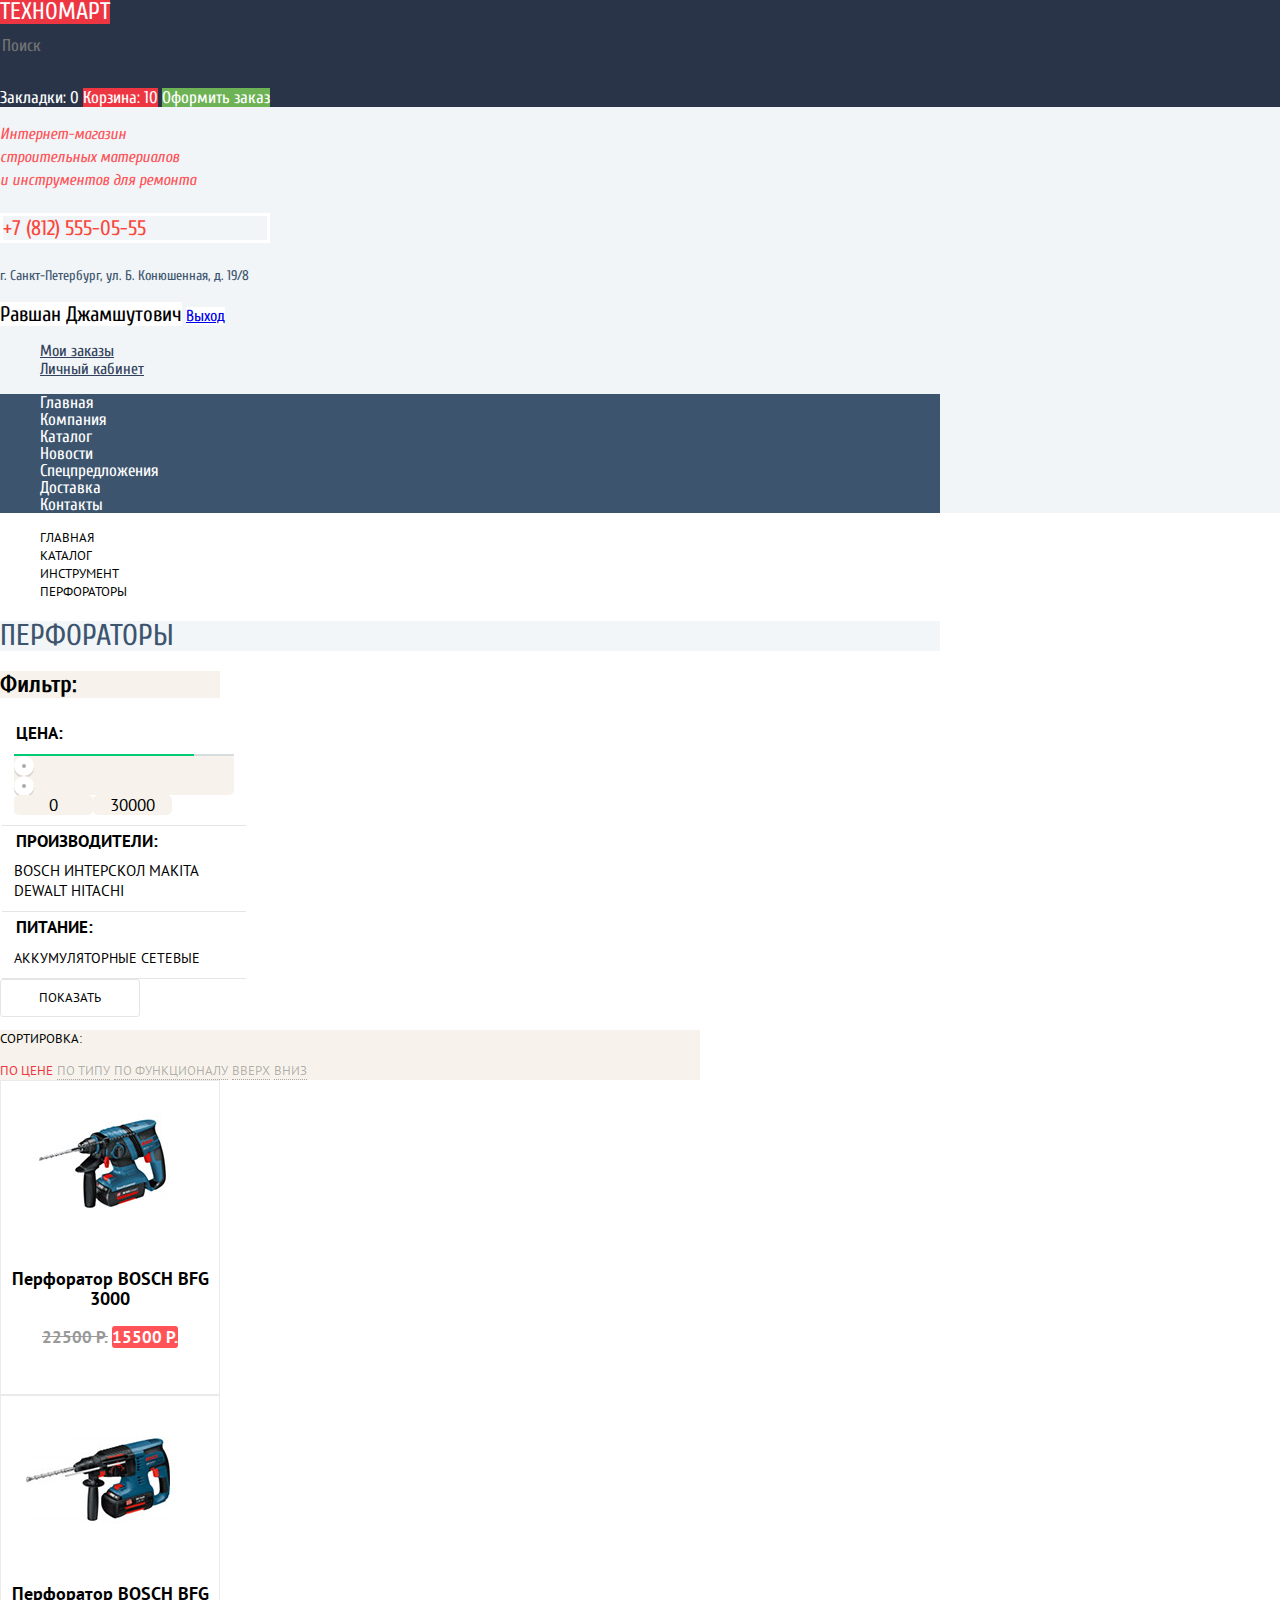
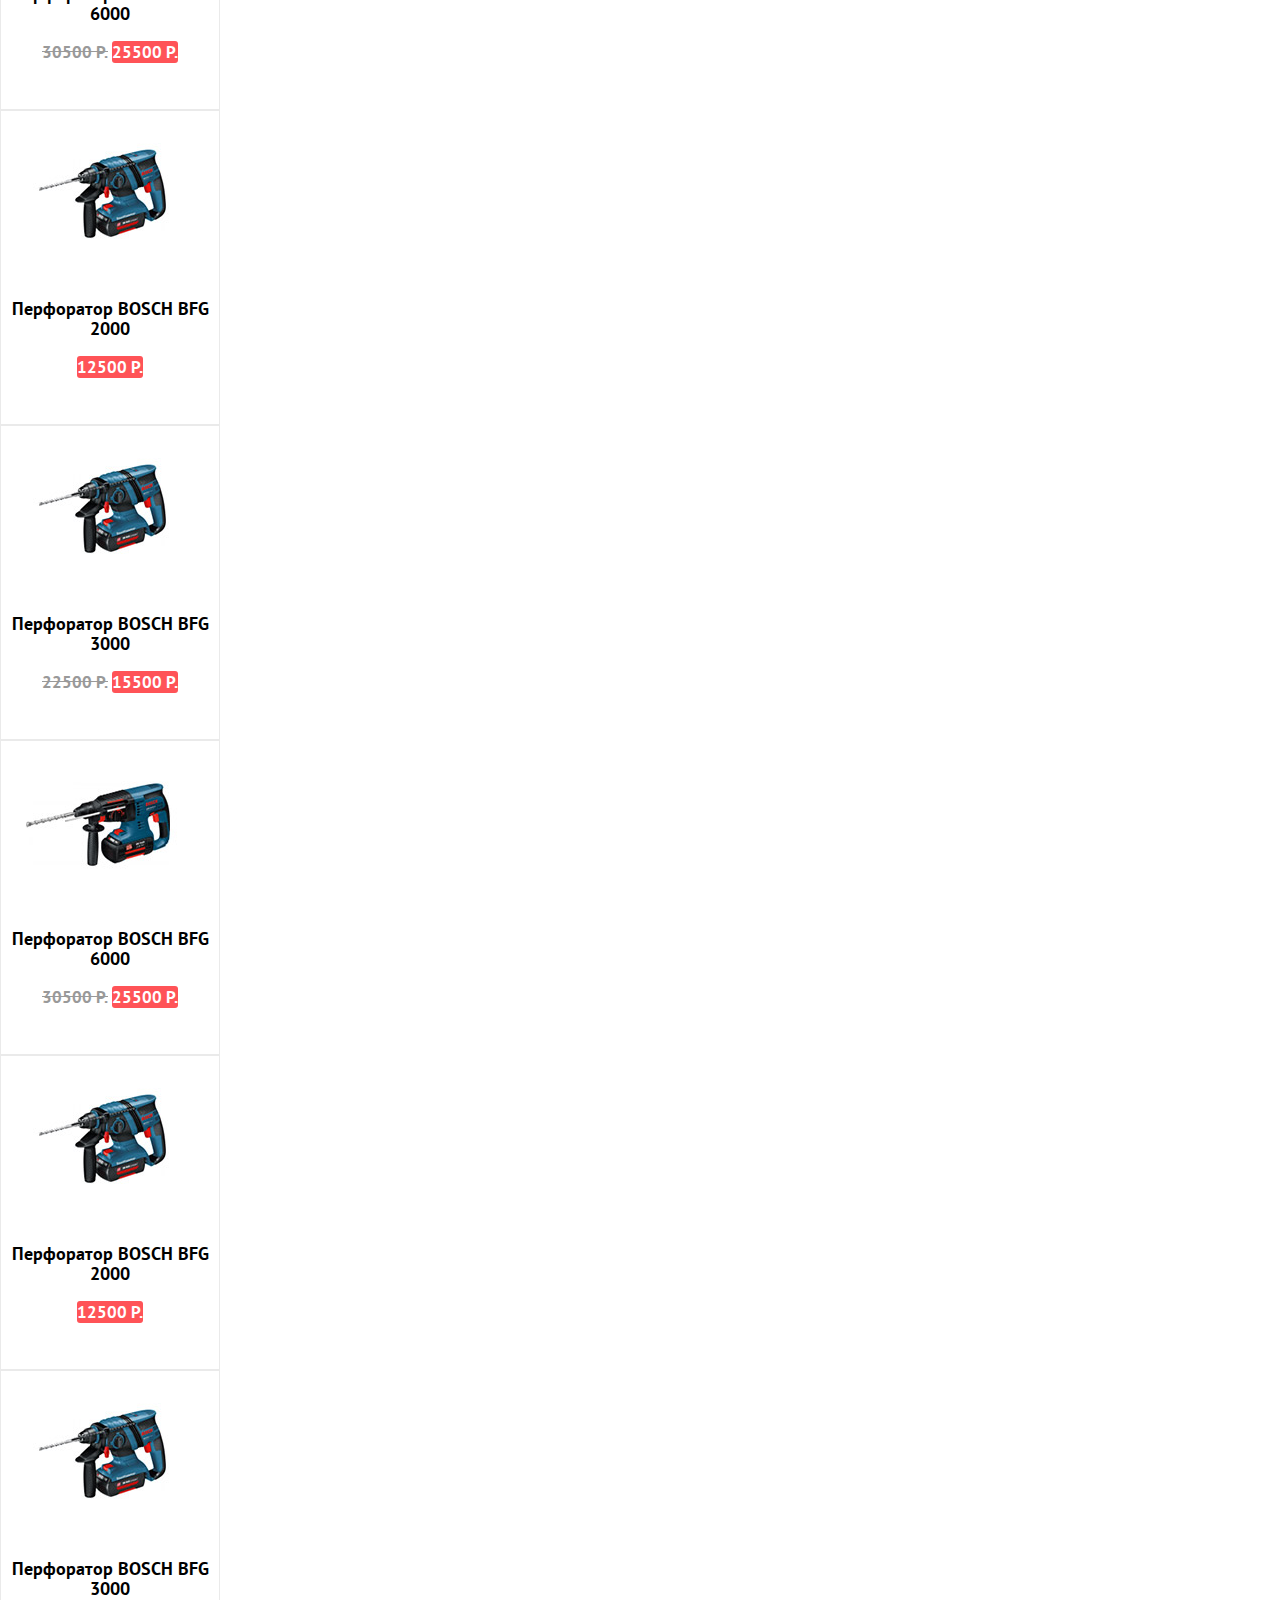
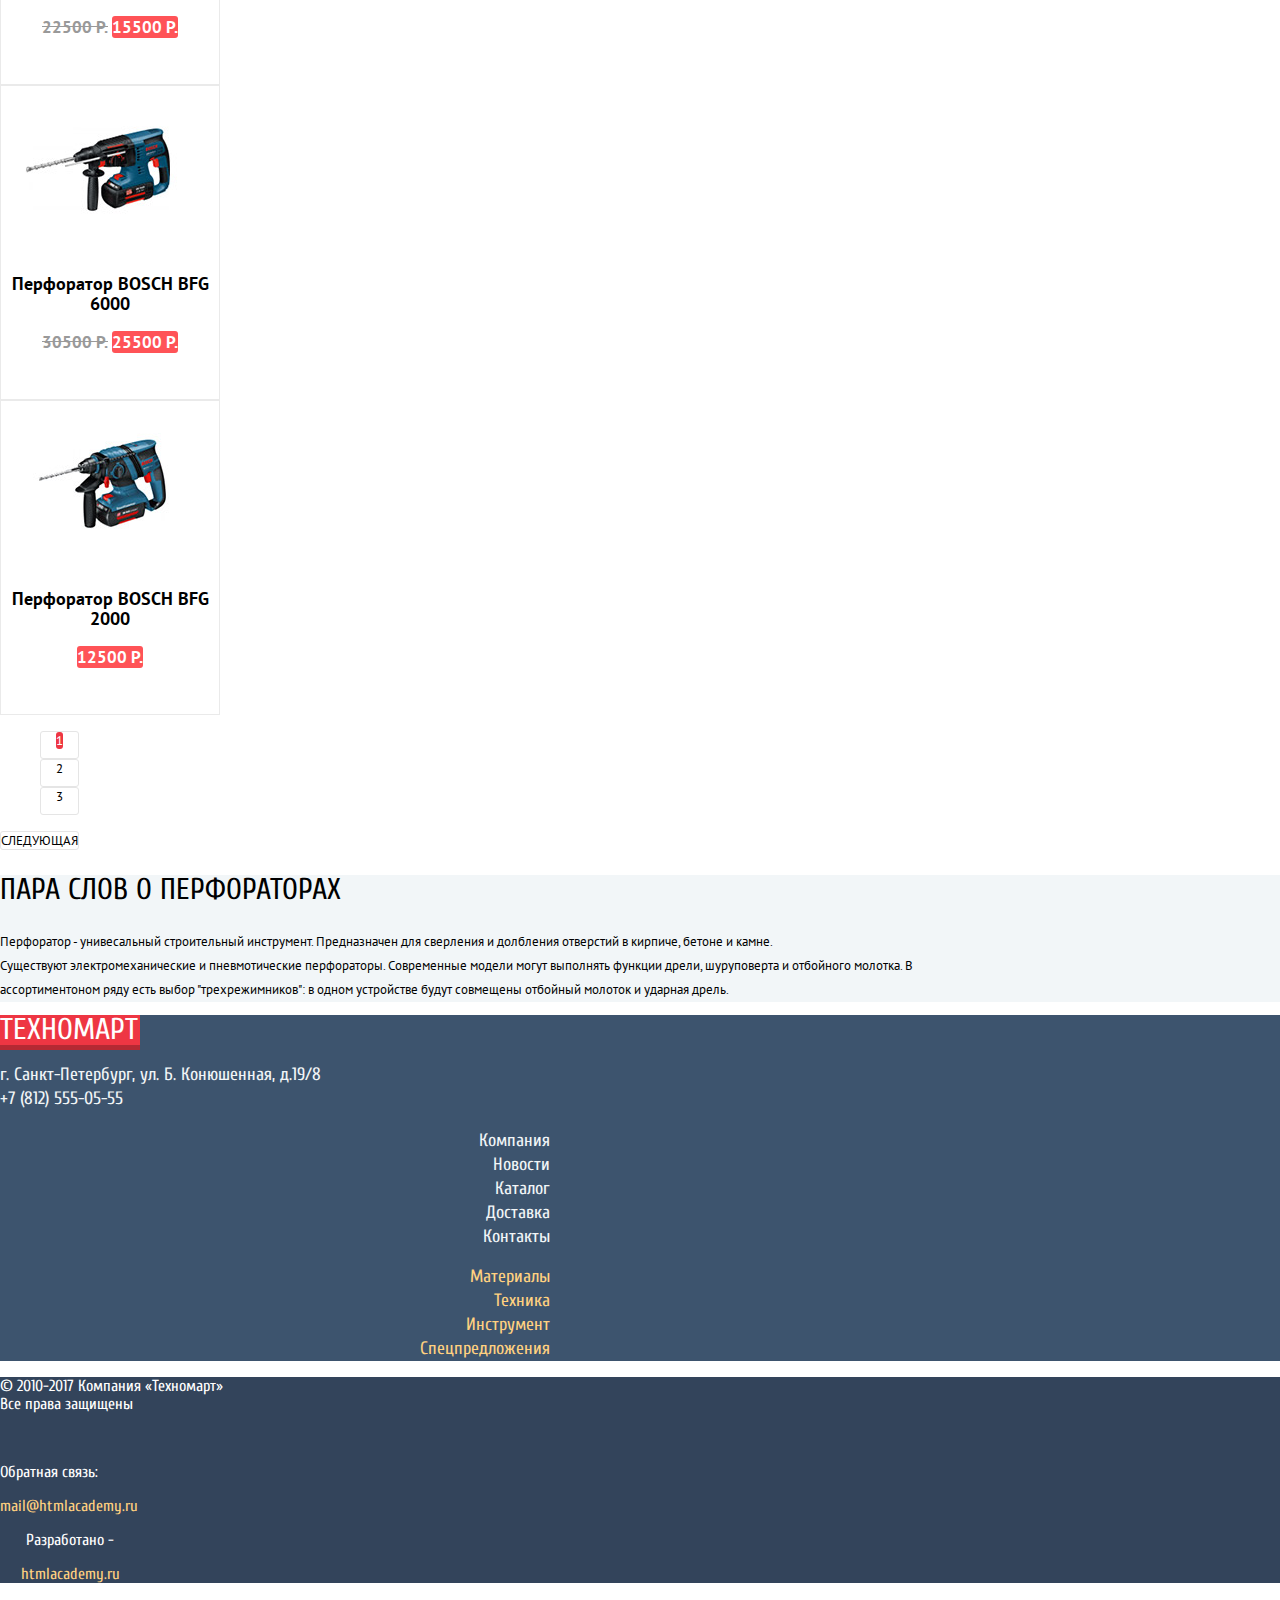
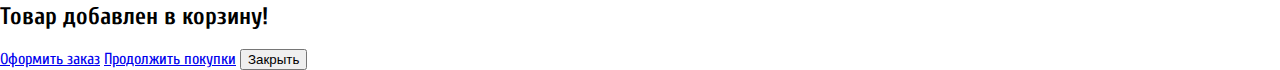
==== commit d6cfa49b: "Базовая стилизация ЛП." ====
--- a/catalog.html
+++ b/catalog.html
@@ -71,13 +71,16 @@
     <main>
       <div class="container">
         <ul class="breadcrumbs-catalog">
-          <li>
+          <li class="breadcrumbs-item">
+            <a href="index.html">Главная</a>
+          </li>
+          <li class="breadcrumbs-item">
             <a href="#">Каталог</a>
           </li>
-          <li>
+          <li class="breadcrumbs-item">
             <a href="#">Инструмент</a>
           </li>
-          <li>
+          <li class="breadcrumbs-item">
             <a class="active">Перфораторы</a>
           </li>
         </ul>
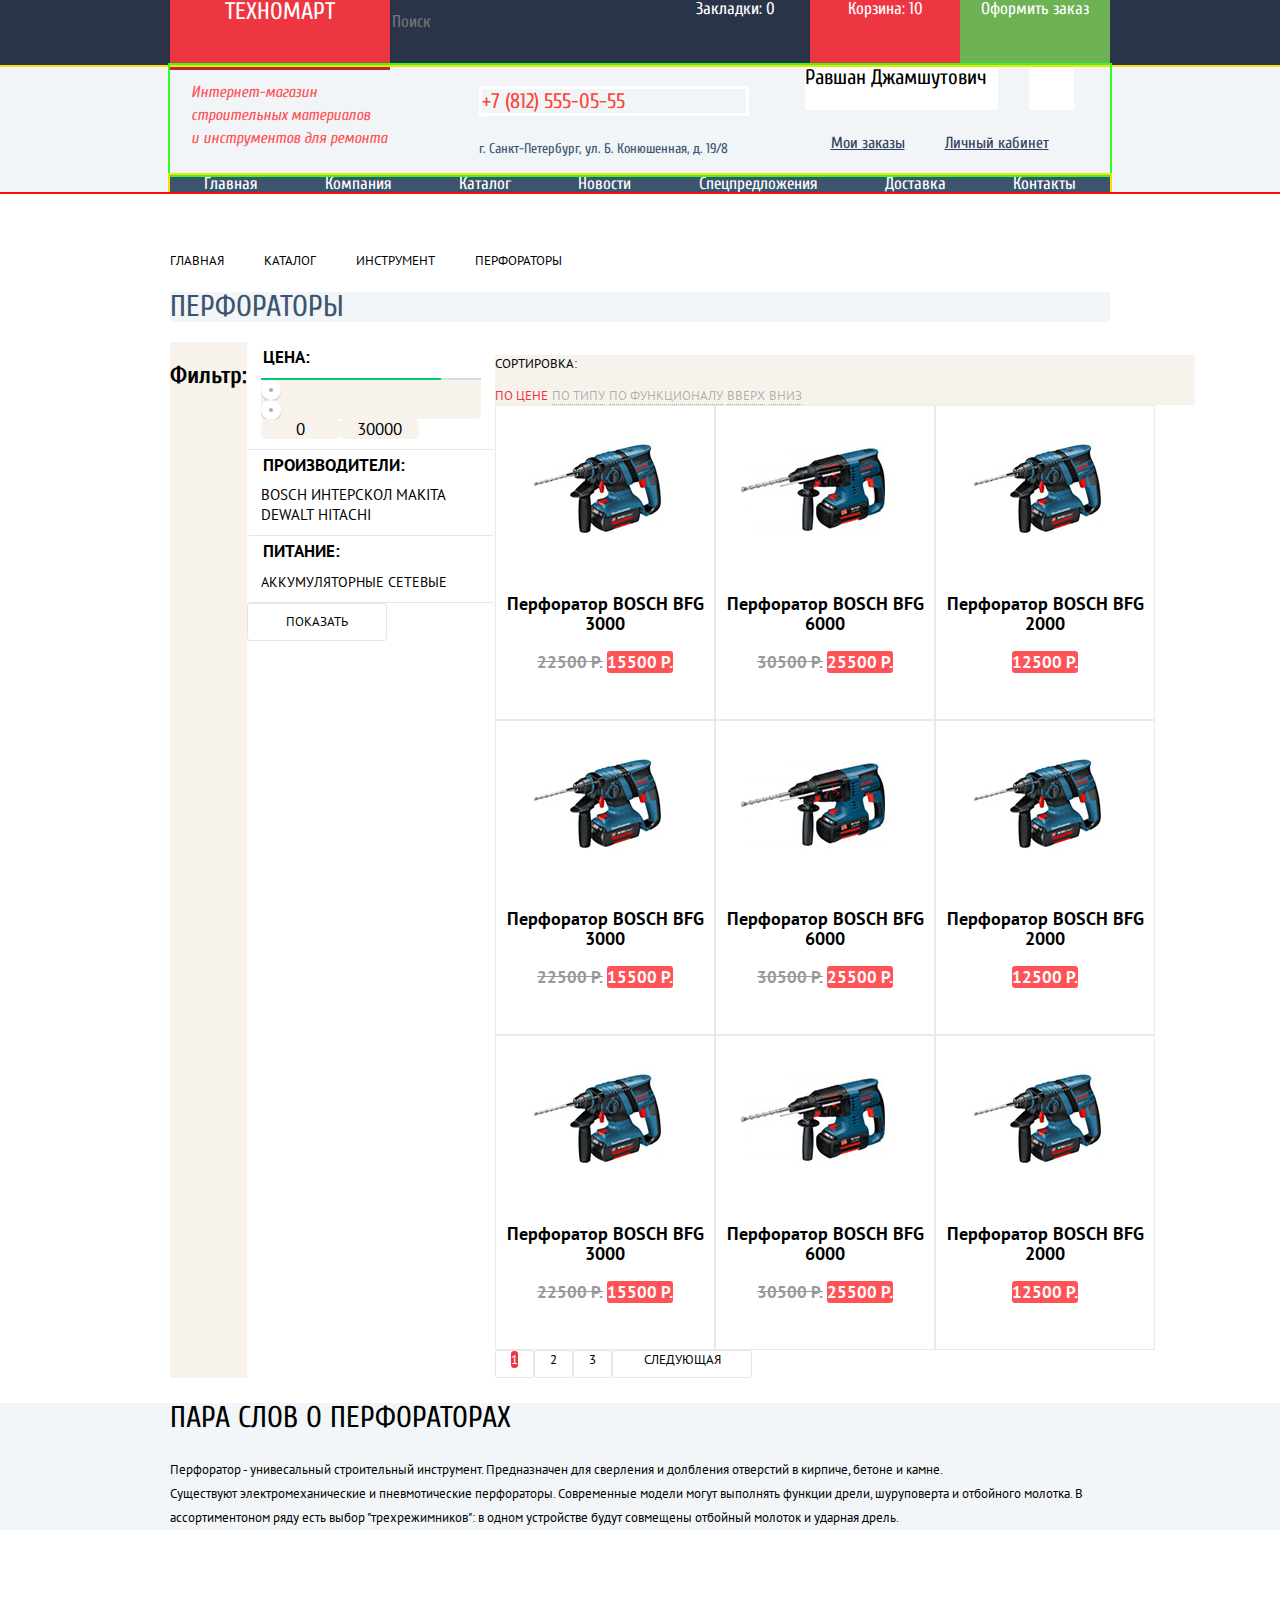
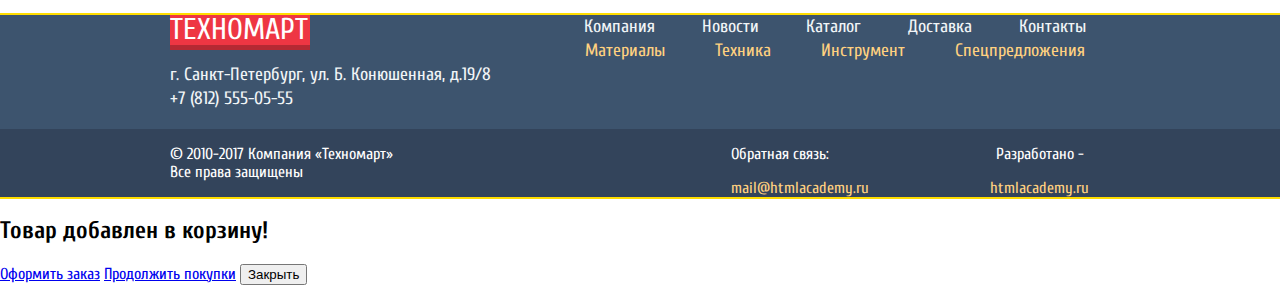
==== commit c2130484: "Сетка Каталог" ====
--- a/catalog.html
+++ b/catalog.html
@@ -10,7 +10,7 @@
   <body>
     <header class="main-header">
       <div class="main-header-top">
-        <div class="container">
+        <div class="mht-wrapper container">
           <a class="index-logo" href="index.html">Техномарт</a>
           <form class="page-header-search" action="#" method="post">
                 <input type="search" id="field-search" name="search" placeholder="Поиск">
@@ -84,190 +84,197 @@
             <a class="active">Перфораторы</a>
           </li>
         </ul>
+
         <div class="perforators-title">
           <h1>Перфораторы</h1>
         </div>
 
-        <section class="filter">
-          <div class="filter-title">
-           <h2>Фильтр:</h2>
-          </div>
-          <form action="#" method="post">
-            <fieldset class="filter-price">
-              <legend class="fiter-type">Цена:</legend>
-              <div class="filter-wrapper">
-                <div class="filter-range-wrapper">
-                  <div class="filter-range">
-                    <div class="scale">
-                      <div class="bar"></div>
+        <div class="filter-sorting-wrapper"
+
+          <section class="filter">
+
+            <div class="filter-title">
+             <h2>Фильтр:</h2>
+            </div>
+
+            <form action="#" method="post">
+              <fieldset class="filter-price">
+                <legend class="fiter-type">Цена:</legend>
+                <div class="filter-wrapper">
+                  <div class="filter-range-wrapper">
+                    <div class="filter-range">
+                      <div class="scale">
+                        <div class="bar"></div>
+                      </div>
+                      <div class="handle toggle-min"></div>
+                      <div class="handle toggle-max"></div>
                     </div>
-                    <div class="handle toggle-min"></div>
-                    <div class="handle toggle-max"></div>
                   </div>
-                </div>
-                <div class="filter-interval">
-                  <label class="min-price"><input type="text" name="min-price" value="0"></label>
-                  <label class="max-price"><input type="text" name="max-price" value="30000"></label>
-                </div>
-              </div>
-            </fieldset>
-            <fieldset class="filter-brand">
-              <legend class="fiter-type">Производители:</legend>
-              <input class="check-brand" type="checkbox" name="brand-b" id="brand-bosch" checked>
-              <label for="brand-bosch">BOSCH</label>
-              <input class="check-brand" type="checkbox" name="brand-i" id="brand-inter">
-              <label for="brand-inter">Интерскол</label>
-              <input class="check-brand" type="checkbox" name="brand-m" id="brand-makita" checked disabled>
-              <label for="brand-makita">Makita</label>
-              <input class="check-brand" type="checkbox" name="brand-d" id="brand-dewalt">
-              <label for="brand-dewalt">DeWALT</label>
-              <input class="check-brand" type="checkbox" name="brand-h" id="brand-hitachi" disabled>
-              <label for="brand-hitachi">HITACHI</label>
-            </fieldset>
-            <fieldset class="filter-current">
-              <legend class="fiter-type">Питание:</legend>
-              <input class="rad-current" type="radio" name="current" id="current-battery" checked>
-              <label for="current-battery">Аккумуляторные</label>
-              <input class="rad-current" type="radio" name="current" id="current-power" disabled>
-              <label for="current-power">Сетевые</label>
-            </fieldset>
-            <input class="filter-button" type="submit" value="Показать">
-          </form>
-        </section>
-
-        <div class="sorting">
-          <div class="sorting-title">
-           <p>Сортировка:</p>
-           <a class="active" href="#">По цене</a>
-           <a href="#">По типу</a>
-           <a href="#">По функционалу</a>
-           <a class="up" href="#">Вверх</a>
-           <a class="down" href="#">Вниз</a>
-          </div>
-
-          <section class="sorting-items">
-            <div class="catalog-item">
-              <div class="bosch-cover">
-                <a class="buy" href="#">Купить</a>
-                <a class="bookmark" href="#">В закладки</a>
-              </div>
-              <div class="bosch">
-                <img src="img/bosch3.jpg" width="216" height="170" alt="BOSCH BFG 3000">
-              </div>
-              <h3>Перфоратор BOSCH BFG 3000</h3>
-              <b>22500 Р.</b>
-              <a class="commodity" href="#">15500 Р.</a>
-            </div>
-            <div class="catalog-item">
-              <div class="bosch-cover">
-                <a class="buy" href="#">Купить</a>
-                <a class="bookmark" href="#">В закладки</a>
-              </div>
-              <div class="bosch">
-                <img src="img/bosch6.jpg" width="216" height="170" alt="BOSCH BFG 6000">
-              </div>
-              <h3>Перфоратор BOSCH BFG 6000</h3>
-              <b>30500 Р.</b>
-              <a class="commodity" href="#">25500 Р.</a>
-            </div>
-            <div class="catalog-item flag-new">
-              <div class="bosch-cover">
-                <a class="buy" href="#">Купить</a>
-                <a class="bookmark" href="#">В закладки</a>
-              </div>
-              <div class="bosch">
-                <img src="img/bosch3.jpg" width="216" height="170" alt="BOSCH BFG 2000">
-              </div>
-              <h3>Перфоратор BOSCH BFG 2000</h3>
-              <b></b>
-              <a class="commodity" href="#">12500 Р.</a>
-            </div>
-            <div class="catalog-item">
-              <div class="bosch-cover">
-                <a class="buy" href="#">Купить</a>
-                <a class="bookmark" href="#">В закладки</a>
-              </div>
-              <div class="bosch">
-                <img src="img/bosch3.jpg" width="216" height="170" alt="BOSCH BFG 3000">
-              </div>
-              <h3>Перфоратор BOSCH BFG 3000</h3>
-              <b>22500 Р.</b>
-              <a class="commodity" href="#">15500 Р.</a>
-            </div>
-            <div class="catalog-item flag-new">
-              <div class="bosch-cover">
-                <a class="buy" href="#">Купить</a>
-                <a class="bookmark" href="#">В закладки</a>
-              </div>
-              <div class="bosch">
-                <img src="img/bosch6.jpg" width="216" height="170" alt="BOSCH BFG 6000">
-              </div>
-              <h3>Перфоратор BOSCH BFG 6000</h3>
-              <b>30500 Р.</b>
-              <a class="commodity" href="#">25500 Р.</a>
-            </div>
-            <div class="catalog-item">
-              <div class="bosch-cover">
-                <a class="buy" href="#">Купить</a>
-                <a class="bookmark" href="#">В закладки</a>
-              </div>
-              <div class="bosch">
-                <img src="img/bosch3.jpg" width="216" height="170" alt="BOSCH BFG 2000">
-              </div>
-              <h3>Перфоратор BOSCH BFG 2000</h3>
-              <b></b>
-              <a class="commodity" href="#">12500 Р.</a>
-            </div>
-            <div class="catalog-item flag-new">
-              <div class="bosch-cover">
-                <a class="buy" href="#">Купить</a>
-                <a class="bookmark" href="#">В закладки</a>
-              </div>
-              <div class="bosch">
-                <img src="img/bosch3.jpg" width="216" height="170" alt="BOSCH BFG 3000">
-              </div>
-              <h3>Перфоратор BOSCH BFG 3000</h3>
-              <b>22500 Р.</b>
-              <a class="commodity" href="#">15500 Р.</a>
-            </div>
-            <div class="catalog-item">
-              <div class="bosch-cover">
-                <a class="buy" href="#">Купить</a>
-                <a class="bookmark" href="#">В закладки</a>
-              </div>
-              <div class="bosch">
-                <img src="img/bosch6.jpg" width="216" height="170" alt="BOSCH BFG 6000">
-              </div>
-              <h3>Перфоратор BOSCH BFG 6000</h3>
-              <b>30500 Р.</b>
-              <a class="commodity" href="#">25500 Р.</a>
-            </div>
-            <div class="catalog-item">
-              <div class="bosch-cover">
-                <a class="buy" href="#">Купить</a>
-                <a class="bookmark" href="#">В закладки</a>
-              </div>
-              <div class="bosch">
-                <img src="img/bosch3.jpg" width="216" height="170" alt="BOSCH BFG 2000">
-              </div>
-              <h3>Перфоратор BOSCH BFG 2000</h3>
-              <b></b>
-              <a class="commodity" href="#">12500 Р.</a>
-            </div>
+                  <div class="filter-interval">
+                    <label class="min-price"><input type="text" name="min-price" value="0"></label>
+                    <label class="max-price"><input type="text" name="max-price" value="30000"></label>
+                  </div>
+                </div>
+              </fieldset>
+              <fieldset class="filter-brand">
+                <legend class="fiter-type">Производители:</legend>
+                <input class="check-brand" type="checkbox" name="brand-b" id="brand-bosch" checked>
+                <label for="brand-bosch">BOSCH</label>
+                <input class="check-brand" type="checkbox" name="brand-i" id="brand-inter">
+                <label for="brand-inter">Интерскол</label>
+                <input class="check-brand" type="checkbox" name="brand-m" id="brand-makita" checked disabled>
+                <label for="brand-makita">Makita</label>
+                <input class="check-brand" type="checkbox" name="brand-d" id="brand-dewalt">
+                <label for="brand-dewalt">DeWALT</label>
+                <input class="check-brand" type="checkbox" name="brand-h" id="brand-hitachi" disabled>
+                <label for="brand-hitachi">HITACHI</label>
+              </fieldset>
+              <fieldset class="filter-current">
+                <legend class="fiter-type">Питание:</legend>
+                <input class="rad-current" type="radio" name="current" id="current-battery" checked>
+                <label for="current-battery">Аккумуляторные</label>
+                <input class="rad-current" type="radio" name="current" id="current-power" disabled>
+                <label for="current-power">Сетевые</label>
+              </fieldset>
+              <input class="filter-button" type="submit" value="Показать">
+            </form>
           </section>
-          <div class="paginator">
-            <ul>
-              <li>
-                <a class="pag-active">1</a>
-              </li>
-              <li>
-                <a href="#2">2</a>
-              </li>
-              <li>
-                <a href="#3">3</a>
-              </li>
-            </ul>
-            <a class="pag-next" href="#next">Следующая</a>
+
+          <div class="sorting">
+            <div class="sorting-title">
+             <p>Сортировка:</p>
+             <a class="active" href="#">По цене</a>
+             <a href="#">По типу</a>
+             <a href="#">По функционалу</a>
+             <a class="up" href="#">Вверх</a>
+             <a class="down" href="#">Вниз</a>
+            </div>
+
+            <section class="sorting-items">
+              <div class="catalog-item">
+                <div class="bosch-cover">
+                  <a class="buy" href="#">Купить</a>
+                  <a class="bookmark" href="#">В закладки</a>
+                </div>
+                <div class="bosch">
+                  <img src="img/bosch3.jpg" width="216" height="170" alt="BOSCH BFG 3000">
+                </div>
+                <h3>Перфоратор BOSCH BFG 3000</h3>
+                <b>22500 Р.</b>
+                <a class="commodity" href="#">15500 Р.</a>
+              </div>
+              <div class="catalog-item">
+                <div class="bosch-cover">
+                  <a class="buy" href="#">Купить</a>
+                  <a class="bookmark" href="#">В закладки</a>
+                </div>
+                <div class="bosch">
+                  <img src="img/bosch6.jpg" width="216" height="170" alt="BOSCH BFG 6000">
+                </div>
+                <h3>Перфоратор BOSCH BFG 6000</h3>
+                <b>30500 Р.</b>
+                <a class="commodity" href="#">25500 Р.</a>
+              </div>
+              <div class="catalog-item flag-new">
+                <div class="bosch-cover">
+                  <a class="buy" href="#">Купить</a>
+                  <a class="bookmark" href="#">В закладки</a>
+                </div>
+                <div class="bosch">
+                  <img src="img/bosch3.jpg" width="216" height="170" alt="BOSCH BFG 2000">
+                </div>
+                <h3>Перфоратор BOSCH BFG 2000</h3>
+                <b></b>
+                <a class="commodity" href="#">12500 Р.</a>
+              </div>
+              <div class="catalog-item">
+                <div class="bosch-cover">
+                  <a class="buy" href="#">Купить</a>
+                  <a class="bookmark" href="#">В закладки</a>
+                </div>
+                <div class="bosch">
+                  <img src="img/bosch3.jpg" width="216" height="170" alt="BOSCH BFG 3000">
+                </div>
+                <h3>Перфоратор BOSCH BFG 3000</h3>
+                <b>22500 Р.</b>
+                <a class="commodity" href="#">15500 Р.</a>
+              </div>
+              <div class="catalog-item flag-new">
+                <div class="bosch-cover">
+                  <a class="buy" href="#">Купить</a>
+                  <a class="bookmark" href="#">В закладки</a>
+                </div>
+                <div class="bosch">
+                  <img src="img/bosch6.jpg" width="216" height="170" alt="BOSCH BFG 6000">
+                </div>
+                <h3>Перфоратор BOSCH BFG 6000</h3>
+                <b>30500 Р.</b>
+                <a class="commodity" href="#">25500 Р.</a>
+              </div>
+              <div class="catalog-item">
+                <div class="bosch-cover">
+                  <a class="buy" href="#">Купить</a>
+                  <a class="bookmark" href="#">В закладки</a>
+                </div>
+                <div class="bosch">
+                  <img src="img/bosch3.jpg" width="216" height="170" alt="BOSCH BFG 2000">
+                </div>
+                <h3>Перфоратор BOSCH BFG 2000</h3>
+                <b></b>
+                <a class="commodity" href="#">12500 Р.</a>
+              </div>
+              <div class="catalog-item flag-new">
+                <div class="bosch-cover">
+                  <a class="buy" href="#">Купить</a>
+                  <a class="bookmark" href="#">В закладки</a>
+                </div>
+                <div class="bosch">
+                  <img src="img/bosch3.jpg" width="216" height="170" alt="BOSCH BFG 3000">
+                </div>
+                <h3>Перфоратор BOSCH BFG 3000</h3>
+                <b>22500 Р.</b>
+                <a class="commodity" href="#">15500 Р.</a>
+              </div>
+              <div class="catalog-item">
+                <div class="bosch-cover">
+                  <a class="buy" href="#">Купить</a>
+                  <a class="bookmark" href="#">В закладки</a>
+                </div>
+                <div class="bosch">
+                  <img src="img/bosch6.jpg" width="216" height="170" alt="BOSCH BFG 6000">
+                </div>
+                <h3>Перфоратор BOSCH BFG 6000</h3>
+                <b>30500 Р.</b>
+                <a class="commodity" href="#">25500 Р.</a>
+              </div>
+              <div class="catalog-item">
+                <div class="bosch-cover">
+                  <a class="buy" href="#">Купить</a>
+                  <a class="bookmark" href="#">В закладки</a>
+                </div>
+                <div class="bosch">
+                  <img src="img/bosch3.jpg" width="216" height="170" alt="BOSCH BFG 2000">
+                </div>
+                <h3>Перфоратор BOSCH BFG 2000</h3>
+                <b></b>
+                <a class="commodity" href="#">12500 Р.</a>
+              </div>
+            </section>
+            
+            <div class="paginator">
+              <ul>
+                <li>
+                  <a class="pag-active">1</a>
+                </li>
+                <li>
+                  <a href="#2">2</a>
+                </li>
+                <li>
+                  <a href="#3">3</a>
+                </li>
+              </ul>
+              <a class="pag-next" href="#next">Следующая</a>
+            </div>
           </div>
         </div>
       </div>
@@ -283,75 +290,80 @@
 
     <footer class="main-footer">
       <div class="main-footer-top">
-        <div class="container clearfix">
-          <div class="footer-top-left">
-           <div class="index-logo-footer">
-             <a class="logo" href="index.html">Техномарт</a>
+        <div class="container">
+          <div class="mft-wrapper">
+            <div class="footer-top-left">
+             <div class="index-logo-footer">
+               <a class="logo" href="#">Техномарт</a>
+             </div>
+             <p>г. Санкт-Петербург, ул. Б. Конюшенная, д.19/8<br>
+             +7 (812) 555-05-55</p>
+            </div>
+            <div class="footer-top-right">
+              <nav class="footer-navigation-top">
+                <ul>
+                  <li>
+                    <a href="#">Компания</a>
+                  </li>
+                  <li>
+                    <a href="#">Новости</a>
+                  </li>
+                  <li>
+                    <a href="catalog.html">Каталог</a>
+                  </li>
+                  <li>
+                    <a href="#">Доставка</a>
+                  </li>
+                  <li>
+                    <a href="#">Контакты</a>
+                  </li>
+                </ul>
+              </nav>
+              <nav class="footer-navigation-bottom">
+                <ul>
+                  <li>
+                    <a href="#">Материалы</a>
+                  </li>
+                  <li>
+                    <a href="#">Техника</a>
+                  </li>
+                  <li>
+                    <a href="#">Инструмент</a>
+                  </li>
+                  <li>
+                    <a href="#">Спецпредложения</a>
+                  </li>
+                </ul>
+              </nav>
+            </div>
            </div>
-           <p>г. Санкт-Петербург, ул. Б. Конюшенная, д.19/8<br>
-           +7 (812) 555-05-55</p>
-          </div>
-          <div class="footer-top-right">
-            <nav class="footer-navigation-top">
-              <ul>
-                <li>
-                  <a href="#">Компания</a>
-                </li>
-                <li>
-                  <a href="#">Новости</a>
-                </li>
-                <li>
-                  <a href="#">Каталог</a>
-                </li>
-                <li>
-                  <a href="#">Доставка</a>
-                </li>
-                <li>
-                  <a href="#">Контакты</a>
-                </li>
-              </ul>
-            </nav>
-            <nav class="footer-navigation-bottom">
-              <ul>
-                <li>
-                  <a href="#">Материалы</a>
-                </li>
-                <li>
-                  <a href="#">Техника</a>
-                </li>
-                <li>
-                  <a href="#">Инструмент</a>
-                </li>
-                <li>
-                  <a href="#">Спецпредложения</a>
-                </li>
-              </ul>
-            </nav>
-          </div>
         </div>
       </div>
       <div class="main-footer-bottom">
-        <div class="container clearfix">
-          <div class="footer-copyright">
-            <p>© 2010-2017 Компания «Техномарт»<br>
-            Все права защищены</p>
-          </div>
-          <div class="footer-social">
-            <a class="social-btn social-btn-vk" href="#">Вконтакте</a>
-            <a class="social-btn social-btn-fb" href="#">Фейсбук</a>
-            <a class="social-btn social-btn-inst" href="#">Инстаграм</a>
-          </div>
-          <div class="connect">
-            <p>Обратная связь:</p>
-            <a class="btn" href="#">mail@htmlacademy.ru</a>
-          </div>
-          <div class="working">
-            <p>Разработано -</p>
-            <a class="btn" href="https://htmlacademy.ru">htmlacademy.ru</a>
+        <div class="container">
+          <div class="mfb-wrapper">
+            <div class="footer-copyright">
+              <p>© 2010-2017 Компания «Техномарт»<br>
+              Все права защищены</p>
+            </div>
+            <div class="footer-social">
+              <a class="social-btn social-btn-vk" href="#">Вконтакте</a>
+              <a class="social-btn social-btn-fb" href="#">Фейсбук</a>
+              <a class="social-btn social-btn-inst" href="#">Инстаграм</a>
+            </div>
+            <div class="connect">
+              <p>Обратная связь:</p>
+              <a class="btn" href="#">mail@htmlacademy.ru</a>
+            </div>
+            <div class="working">
+              <p>Разработано -</p>
+              <a class="btn" href="https://htmlacademy.ru">htmlacademy.ru</a>
+            </div>
           </div>
         </div>
       </div>
     </footer>
+
 
     <section class="commodoty-in-basket">
       <h2>Товар добавлен в корзину!</h2>
--- a/css/style.css
+++ b/css/style.css
@@ -6,10 +6,17 @@
 
 .main-header {
   background-color: #f1f5f7;
+  margin-bottom: 60px;
+  outline: 2px solid #FF0A12;
 }
 
 .main-header-top {
   background-color: #293449;
+  outline: 2px solid #FFDD00;
+}
+
+.mht-wrapper {
+  display: flex;
 }
 
 .main-header-top .index-logo {
@@ -73,10 +80,15 @@
 
 .container {
   width: 940px;
+  margin: 0 auto;
+  padding: 0 10px;
 }
 
 .main-header-center {
+  display: flex;
+  justify-content: space-around;
   background-color: ;
+  outline: 2px solid #2EFF23;
 }
 
 .descript {
@@ -104,7 +116,12 @@
 }
 
 .user-block {
+  display: flex;
+  justify-content: space-around;
   width: 300px;
+  list-style: none;
+  margin: 0;
+  padding: 0;
 }
 
 .user-block .login,
@@ -117,22 +134,49 @@
 
 .main-header-bottom {
   background-color: #3d546e;
+  outline: 2px solid #FFDD00;
 }
 
 .main-header-bottom ul {
+  display: flex;
+  justify-content: space-around;
   list-style: none;
-  font-size: 0;
+  margin: 0;
+  padding: 0;
 }
 
 .main-header-bottom li {
-  vertical-align: top;
   font-size: 17px;
   line-height: 17px;
 }
 
+.main-navigation {
+}
+
 .main-navigation a {
   color: white;
   text-decoration: none;
+}
+
+.promo-block {
+  display: flex;
+  flex-wrap: wrap;
+  align-content: space-between;
+  margin-bottom: 80px;
+  outline: 2px solid #2EFF23;
+}
+
+.visually-hidden {
+  display: none;
+}
+
+.promo-top {
+  display: flex;
+}
+
+.promo-bottom {
+  display: flex;
+  flex-direction: column;
 }
 
 .promo-item {
@@ -174,6 +218,7 @@
 }
 
 .promo-slider {
+  display: flex;
   width: 620px;
   height: 265px;
 }
@@ -213,6 +258,10 @@
   display: none;
 }
 
+.popular {
+  outline: 2px solid #32425c;
+}
+
 .popular-title {
   background-color: #f9f5f0;
 }
@@ -240,7 +289,8 @@
 }
 
 .popular-items {
-  font-size: 0;
+  display: flex;
+  justify-content: space-between;
 }
 
 .catalog-item {
@@ -335,6 +385,16 @@
   background-color: #ff5357;
 }
 
+.brand {
+  outline: 2px solid #2EFF23;
+}
+
+.brand-items {
+  display: flex;
+  flex-wrap: wrap;
+  align-content: space-between;
+}
+
 .brand-item {
   text-align: center;
   line-height: 143px;
@@ -345,6 +405,8 @@
 .service {
   background-color: #f4f7f9;
   min-height: 520px;
+  margin-bottom: 80px;
+  outline: 2px solid #32425c;
 }
 
 .service-title {
@@ -368,6 +430,7 @@
 }
 
 .service-slider {
+  display: flex;
   width: 950px;
   height: 285px;
 }
@@ -377,6 +440,8 @@
 }
 
 .service-slider-controls {
+  display: flex;
+  flex-direction: column;
   width: 240px;
   height: 185px;
 }
@@ -459,7 +524,7 @@
   background-color: #ff5357;
 }
 
-/*.service-slide {
+.service-slide {
     display:none;
 }
 
@@ -471,7 +536,12 @@
 }
 #btn-5:checked ~ .service-slider-slides .service-slide:nth-child(3) {
     display: block;
-}*/
+}
+
+.index-content {
+  display: flex;
+  outline: 2px solid #FFDD00;
+}
 
 .index-content-left {
   width: 540px;
@@ -539,8 +609,18 @@
   background-color: #ff5357;
 }
 
+.main-footer {
+  margin-top: 85px;
+  outline: 2px solid #FFDD00;
+}
+
 .main-footer-top {
   background-color: #3d546e;
+}
+
+.mft-wrapper {
+  display: flex;
+  justify-content: space-between;
 }
 
 .footer-top-left {
@@ -573,12 +653,16 @@
 }
 
 .footer-top-right {
+
   width: 550px;
 }
 
 .footer-navigation-top ul {
+  display: flex;
+  justify-content: space-around;
   list-style: none;
-  text-align: right;
+  margin: 0;
+  padding: 0;
 }
 
 .footer-navigation-top a {
@@ -588,9 +672,17 @@
   color: #f1f5f7;
 }
 
+.mfb-wrapper {
+  display: flex;
+  justify-content: space-between;
+}
+
 .footer-navigation-bottom ul {
+  display: flex;
+  justify-content: space-around;
   list-style: none;
-  text-align: right;
+  margin: 0;
+  padding: 0;
 }
 
 .footer-navigation-bottom a {
@@ -661,22 +753,31 @@
   background-color: #ee3643;
 }
 
+.user-block-active {
+  flex-wrap: wrap;
+}
+
 .user-block .login-inclusion {
   font-size: 21px;
   width: 193px;
+  height: 45px;
   color: #000000;
   text-decoration: none;
   background-color: #ffffff;
 }
 
 .user-block .exit {
+  font-size: 0;
   width: 45px;
   height: 45px;
   background-color: #ffffff;
 }
 
 .my-room {
+  display: flex;
   list-style: none;
+  margin: 0;
+  padding: 0;
 }
 
 .my-room a {
@@ -684,10 +785,15 @@
   line-height: 1.125;
   color: #32425c;
   text-decoration: underline;
+  padding: 0 20px;
 }
 
 .breadcrumbs-catalog {
+  display: flex;
   list-style: none;
+  margin: 0;
+  margin-bottom: 22px;
+  padding: 0;
 }
 
 .breadcrumbs-catalog li {
@@ -697,6 +803,7 @@
   text-transform: uppercase;
   color: #000000;
   list-style: none;
+  padding-right: 40px;
 }
 
 .breadcrumbs-catalog a {
@@ -706,6 +813,8 @@
 
 .perforators-title {
   background-color: #f2f6f8;
+  margin: 0;
+  padding: 0;
 }
 
 .perforators-title h1 {
@@ -715,6 +824,10 @@
   font-weight: normal;
   text-transform: uppercase;
   color: #3d546e;
+}
+
+.filter-sorting-wrapper {
+  display: flex;
 }
 
 .filter {
@@ -900,7 +1013,19 @@
 }
 
 .sorting-items {
+  display: flex;
+  flex-wrap: wrap;
   width: 700px;
+}
+
+.paginator {
+  display: flex;
+}
+
+.paginator ul {
+  display: flex;
+  margin: 0;
+  padding: 0;
 }
 
 .paginator li,
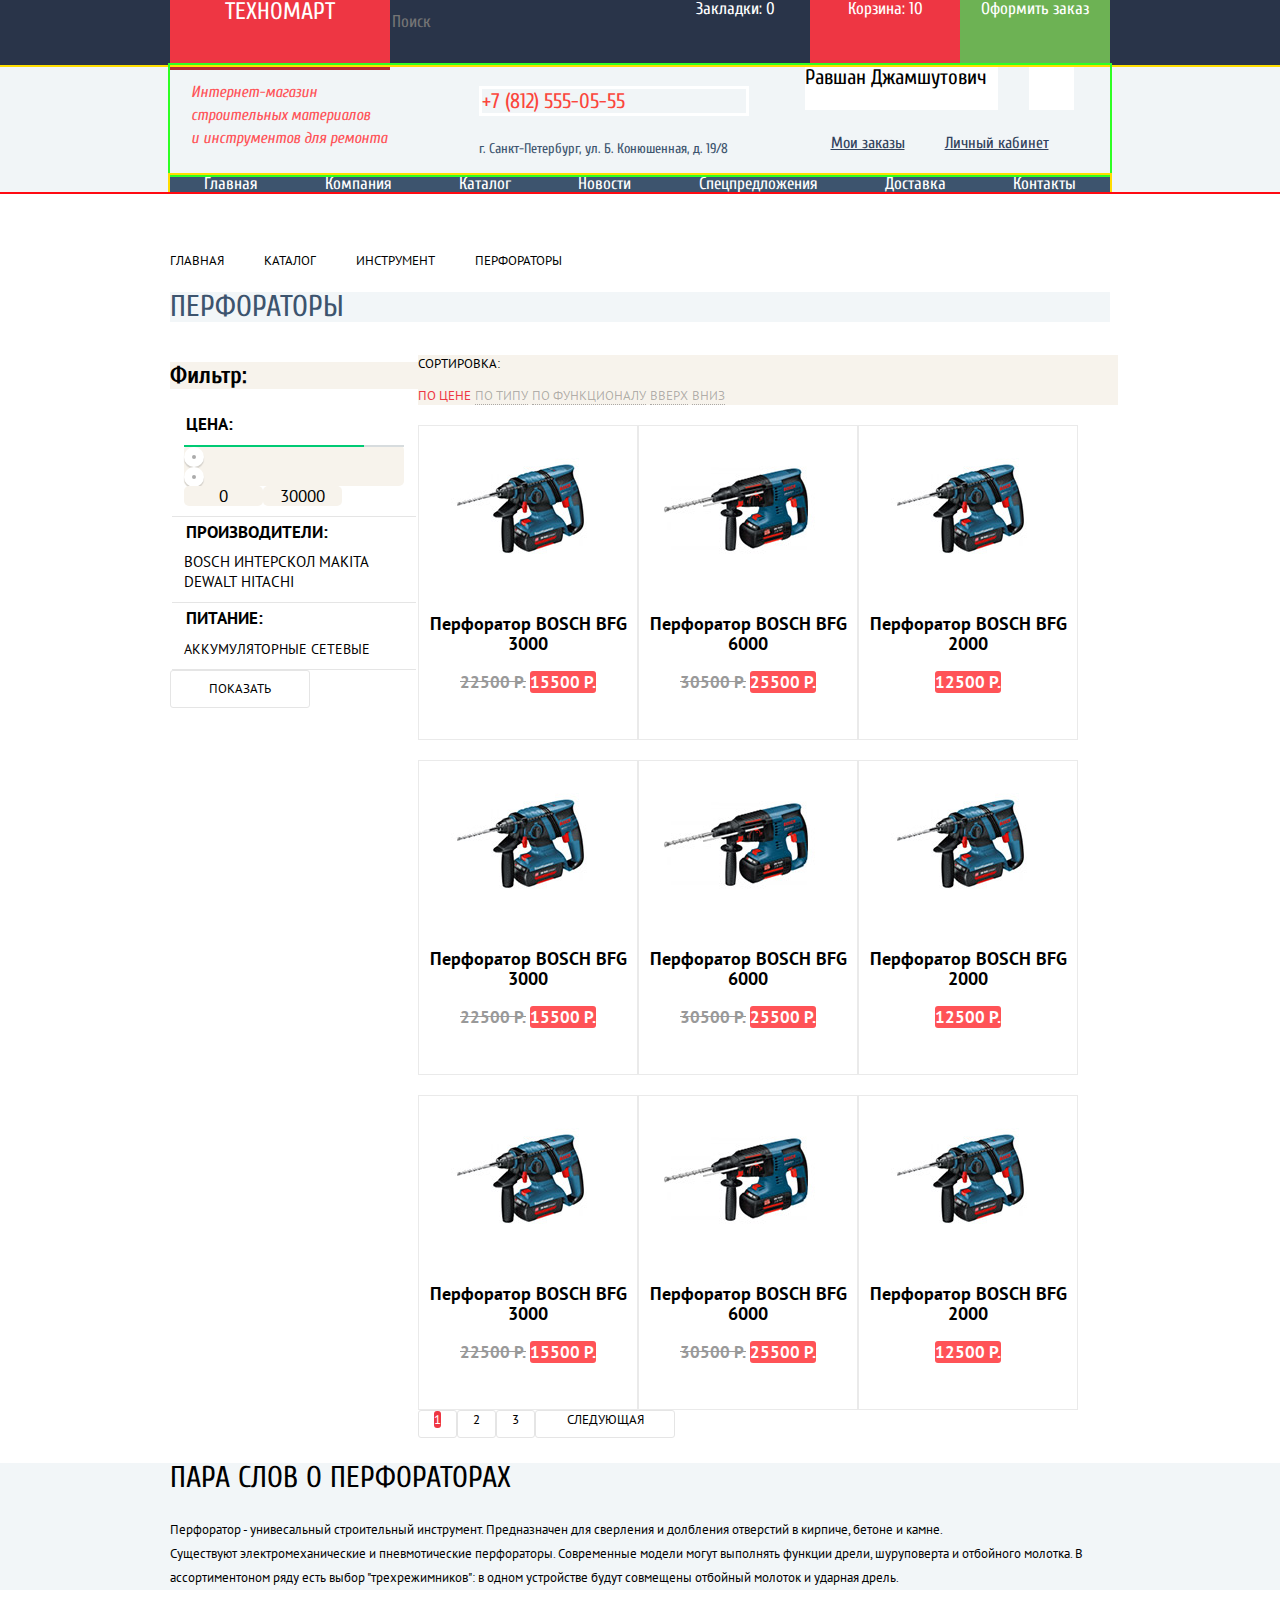
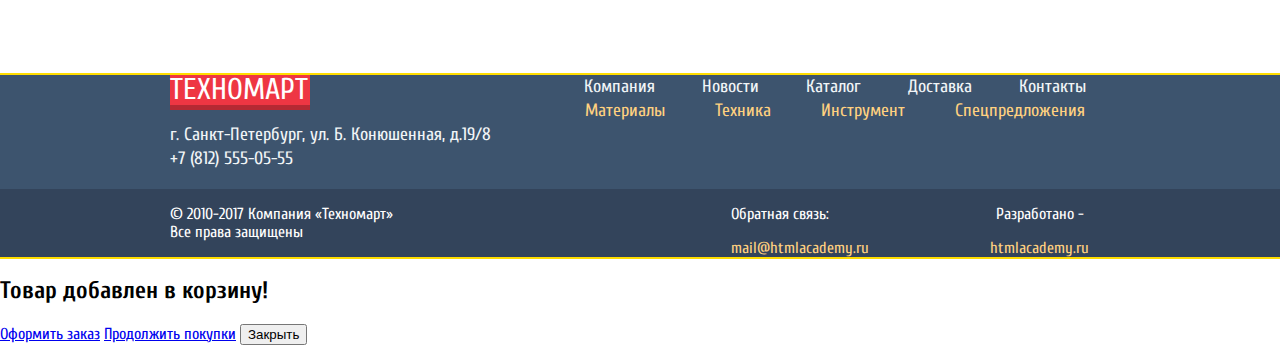
==== commit c611e376: "Сетка устранение ошибок" ====
--- a/catalog.html
+++ b/catalog.html
@@ -92,12 +92,10 @@
         <div class="filter-sorting-wrapper"
 
           <section class="filter">
-
-            <div class="filter-title">
-             <h2>Фильтр:</h2>
-            </div>
-
             <form action="#" method="post">
+              <div class="filter-title">
+               <h2>Фильтр:</h2>
+              </div>
               <fieldset class="filter-price">
                 <legend class="fiter-type">Цена:</legend>
                 <div class="filter-wrapper">
@@ -260,7 +258,7 @@
                 <a class="commodity" href="#">12500 Р.</a>
               </div>
             </section>
-            
+
             <div class="paginator">
               <ul>
                 <li>
--- a/css/style.css
+++ b/css/style.css
@@ -160,8 +160,12 @@
 
 .promo-block {
   display: flex;
+  align-items: flex-start;
   flex-wrap: wrap;
-  align-content: space-between;
+  justify-content: space-between;
+  margin-top: 20px;
+  margin-bottom: 20px;
+  color: #ffffff;
   margin-bottom: 80px;
   outline: 2px solid #2EFF23;
 }
@@ -221,6 +225,7 @@
   display: flex;
   width: 620px;
   height: 265px;
+  position: relative;
 }
 
 .promo-slider h2 {
@@ -238,16 +243,26 @@
   color: #ffffff;
 }
 
-.promo-slider .in-catalog {
+.promo-slide .in-catalog {
   font-size: 14px;
   line-height: 18px;
   text-transform: uppercase;
   text-decoration: none;
+  position: absolute;
+  z-index: 10;
+  top: 50%;
   color: #ffffff;
   width: 146px;
   height: 27px;
   border-radius: 3px;
   background-color: #ee3643;
+}
+
+.promo-slide img {
+  position: absolute;
+  top: 0;
+  left: 0;
+  z-index: 5;
 }
 
 .promo-slider input {
@@ -302,6 +317,7 @@
   width: 218px;
   min-height: 313px;
   border: 1px solid #EAEAEA;
+  margin-top: 20px;
 }
 
 .bosch-cover {
@@ -391,8 +407,9 @@
 
 .brand-items {
   display: flex;
+  align-items: flex-start;
   flex-wrap: wrap;
-  align-content: space-between;
+  justify-content: space-between;
 }
 
 .brand-item {
@@ -400,6 +417,7 @@
   line-height: 143px;
   width: 218px;
   border: 1px solid #EAEAEA;
+  margin-top: 20px;
 }
 
 .service {
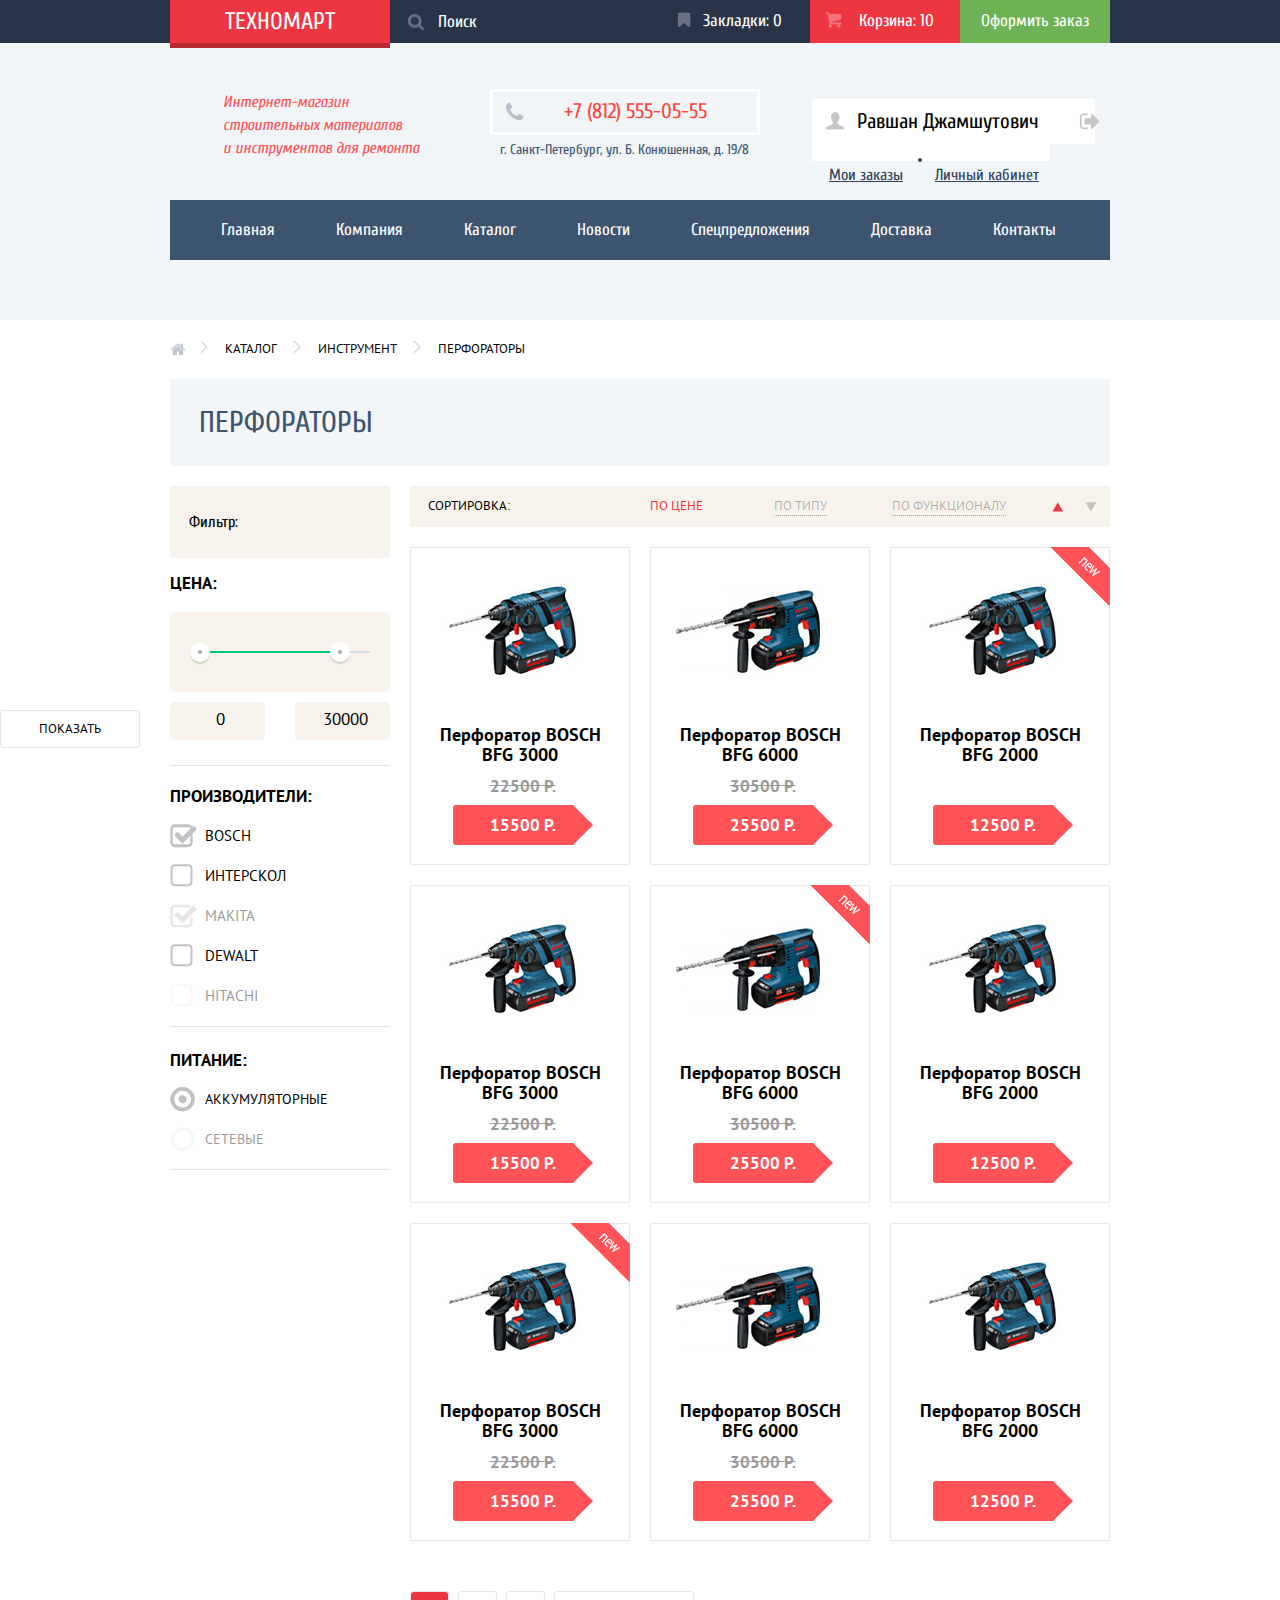
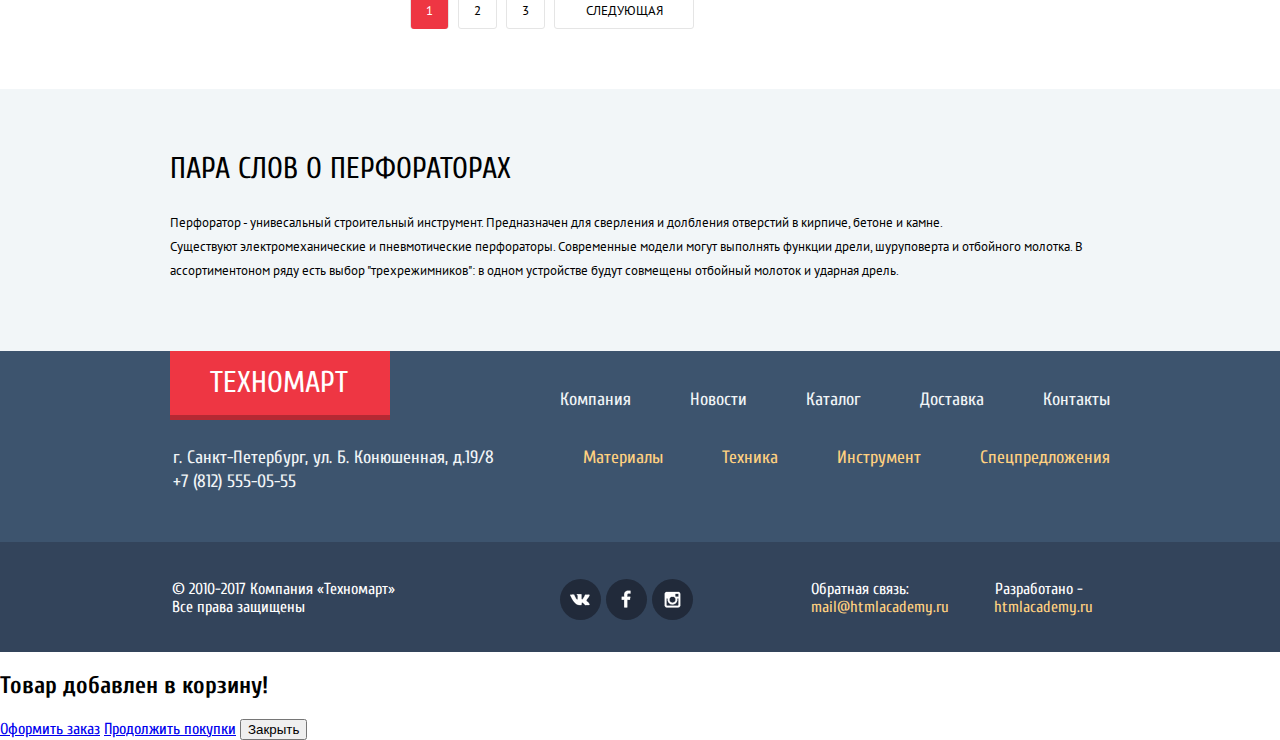
==== commit b7fc06a1: "Каталог кроме блока Фильтр (70%)" ====
--- a/catalog.html
+++ b/catalog.html
@@ -94,7 +94,7 @@
           <section class="filter">
             <form action="#" method="post">
               <div class="filter-title">
-               <h2>Фильтр:</h2>
+               <p>Фильтр:</p>
               </div>
               <fieldset class="filter-price">
                 <legend class="fiter-type">Цена:</legend>
--- a/css/style.css
+++ b/css/style.css
@@ -4,41 +4,95 @@
   padding: 0;
 }
 
+img {
+  max-width: 100%;
+  height: auto;
+}
+
+.visually-hidden:not(:focus):not(:active),
+input[type="checkbox"].visually-hidden,
+input[type="radio"].visually-hidden {
+  position: absolute;
+
+  width: 1px;
+  height: 1px;
+  margin: -1px;
+  border: 0;
+  padding: 0;
+
+  white-space: nowrap;
+
+  clip-path: inset(100%);
+  clip: rect(0 0 0 0);
+  overflow: hidden;
+}
+
 .main-header {
   background-color: #f1f5f7;
-  margin-bottom: 60px;
-  outline: 2px solid #FF0A12;
+  padding-bottom: 60px;
 }
 
 .main-header-top {
   background-color: #293449;
-  outline: 2px solid #FFDD00;
+  margin-bottom: 46px;
 }
 
 .mht-wrapper {
   display: flex;
+  flex-wrap: wrap;
 }
 
 .main-header-top .index-logo {
   font-size: 24px;
   line-height: 24px;
   text-transform: uppercase;
-  color: white;
+  color: #ffffff;
   width: 220px;
+  text-align: center;
+  padding-top: 10px;
   text-align: center;
   background-color: #ee3643;
   box-shadow: 0 5px 0 0 #b52933;
+}
+
+.index-logo:hover {
+  background: #ca2c37;
+}
+
+.index-logo:active {
+  background: #ba2732;
 }
 
 .main-header-top a,
 .page-header-search {
   font-size: 17px;
   line-height: 18px;
-  color: white;
+  display: block;
+  color: #ffffff;
 }
 
 .page-header-search {
+  position: relative;
   width: 270px;
+}
+
+.page-header-search:hover,
+.page-header-link:hover {
+  background-color: #212a3a;
+}
+
+.page-header-link:active {
+  color: rgba(255, 255, 255, .6);
+  background-color: #161d29;
+}
+
+.page-header-search:hover::before,
+.page-header-link:hover::before {
+  opacity: 1;
+}
+
+.page-header-link:active::before {
+  opacity: .5;
 }
 
 .page-header-search input {
@@ -50,14 +104,72 @@
   border: none;
   font: inherit;
   background-color: #293449;
+  padding-left: 48px;
 }
 
 .page-header-search label {
+  position: absolute;
+  top: 50%;
+  left: 17px;
+  transform: translateY(-50%);
   width: 17px;
   height: 17px;
   font-size: 0;
   background-image: url("../img/icon-search.png");
   background-repeat: no-repeat;
+  opacity: .3;
+}
+
+.page-header-search label::before {
+  content: "";
+  position: absolute;
+  top: 0px;
+  left: 0px;
+  width: 17px;
+  height: 17px;
+  background: url("../img/icon-search.png") no-repeat;
+  opacity: 0.3;
+}
+
+.page-header-search input:hover {
+  background-color: #212a3a;
+}
+
+.page-header-search input:focus {
+  background-color: #ffffff;
+}
+
+.page-header-search input:hover + label {
+  opacity: 1;
+}
+
+.page-header-search input:focus + label {
+  background-image: url("../img/icon-search-f.png");
+  opacity: 1;
+}
+
+.page-header-search input::-webkit-input-placeholder {
+  color: #ffffff;
+}
+
+.page-header-search input:-ms-input-placeholder {
+  color: #ffffff;
+}
+
+.page-header-search input::placeholder {
+  color: #ffffff;
+}
+
+.page-header-search input::-webkit-input-placeholder {
+  color: #ffffff;
+}
+
+.page-header-search input::-moz-placeholder {
+  color: #ffffff;
+}
+
+.page-header-search input:-ms-input-placeholder {
+  color: #ffffff;
 }
 
 .main-header-top a {
@@ -69,13 +181,82 @@
   width: 150px;
   text-align: center;
   box-sizing: border-box;
+  position: relative;
+  padding-top: 12px;
+  padding-bottom: 13px;
+}
+
+.bookmark {
+  padding-left: 15px;
+}
+
+.main-header-top .bookmark::before {
+  content: "";
+  position: absolute;
+  top: 12px;
+  left: 17px;
+  width: 14px;
+  height: 16px;
+  background: url("../img/icon-bookmark.png") no-repeat;
+  opacity: 0.3;
+}
+
+.main-header-top .bookmark:hover::before {
+  opacity: 1.0;
+}
+
+.basket {
+  padding-left: 22px;
+}
+
+.basket::before {
+  content: "";
+  position: absolute;
+  top: 12px;
+  left: 15px;
+  width: 17px;
+  height: 17px;
+  background: url("../img/icon-basket.png") no-repeat;
+  opacity: 0.3;
+}
+
+.basket:hover::before {
+  opacity: 1.0;
 }
 
 .order {
   width: 150px;
   text-align: center;
   box-sizing: border-box;
+  padding-top: 12px;
+  padding-bottom: 13px;
   background-color: #6db254;
+}
+
+.bookmark:hover,
+.basket:hover,
+.main-header-top input:hover {
+  background: #212a3a;
+}
+
+.main-header-top input:focus {
+  background: #ffffff;
+  border: none;
+}
+
+.bookmark:active,
+.basket:active {
+  opacity: 0.6;
+  background: #161d29;
+}
+
+.order:hover {
+  background: #5fbb2d;
+}
+
+.order:active {
+  opacity: 0.51;
+  background: #518534;
 }
 
 .container {
@@ -86,9 +267,6 @@
 
 .main-header-center {
   display: flex;
-  justify-content: space-around;
-  background-color: ;
-  outline: 2px solid #2EFF23;
 }
 
 .descript {
@@ -98,30 +276,66 @@
   font-style: italic;
   line-height: 23px;
   color: #ff5357;
+  padding-bottom: 11px;
+  padding-left: 53px;
+  margin-right: 10px;
+}
+
+.descript p {
+  margin-top: 2px;
 }
 
 .contact {
+  position: relative;
   width: 270px;
   font-family: "Cuprum", "Arial", serif;
   font-size: 14px;
   font-style: normal;
   line-height: 24px;
   color: #3d546e;
+  padding-left: 10px;
+  margin-left: 0px;
+  margin-right: 25px;
+  margin-bottom: 24px;
 }
 
 .contact .phone {
   font-size: 21px;
+  padding-left: 71px;
+  padding-top: 7px;
+  padding-bottom: 9px;
+  margin-top: 0;
+  margin-bottom: 0;
   color: #fb463c;
   border: 3px solid #ffffff;
 }
 
+.contact .phone::before {
+  content: "";
+  position: absolute;
+  top: 13px;
+  left: 25px;
+  width: 19px;
+  height: 19px;
+  background: url("../img/icon-phone.png") no-repeat;
+}
+
+.contact p {
+  padding-left: 10px;
+  margin-top: 3px;
+  margin-bottom: 14px;
+}
+
 .user-block {
   display: flex;
-  justify-content: space-around;
   width: 300px;
   list-style: none;
   margin: 0;
   padding: 0;
+  position: relative;
+  padding-top: 0px;
+  margin-top: 10px;
+  margin-left: 10px;
 }
 
 .user-block .login,
@@ -130,16 +344,58 @@
   color: #000000;
   background-color: #ffffff;
   text-decoration: none;
+  padding-top: 10px;
+  padding-bottom: 11px;
+  padding-right: 25px;
+}
+
+.user-block .login {
+  position: relative;
+  padding-left: 48px;
+  margin-left: 34px;
+}
+
+.user-block .register {
+  padding-left: 23px;
+  margin-left: 11px;
+}
+
+.user-block .login::before {
+  content: "";
+  position: absolute;
+  top: 13px;
+  left: 13px;
+  width: 20px;
+  height: 17px;
+  background: url("../img/icon-login.png") no-repeat;
+}
+
+.user-block .login:hover,
+.user-block .register:hover {
+  color: #ee3643;
+}
+
+.user-block .login:hover::before {
+  content: "";
+  position: absolute;
+  top: 13px;
+  left: 13px;
+  width: 20px;
+  height: 17px;
+  background: url("../img/icon-login-hover.png") no-repeat;
+}
+
+.user-block .login:active,
+.user-block .register:active {
+  opacity: 0.3;
 }
 
 .main-header-bottom {
   background-color: #3d546e;
-  outline: 2px solid #FFDD00;
 }
 
 .main-header-bottom ul {
   display: flex;
-  justify-content: space-around;
   list-style: none;
   margin: 0;
   padding: 0;
@@ -148,13 +404,27 @@
 .main-header-bottom li {
   font-size: 17px;
   line-height: 17px;
-}
-
-.main-navigation {
+  padding-top: 21px;
+  padding-bottom: 22px;
+  padding-left: 31px;
+  padding-right: 30px;
+}
+
+.main-header-bottom li:first-child {
+  margin-left: 20px;
+}
+
+.main-header-bottom li:hover {
+  background: #293449;
+}
+
+.main-header-bottom li:active {
+  opacity: 0.5;
+  background: #1d2739;
 }
 
 .main-navigation a {
-  color: white;
+  color: #ffffff;
   text-decoration: none;
 }
 
@@ -163,52 +433,122 @@
   align-items: flex-start;
   flex-wrap: wrap;
   justify-content: space-between;
-  margin-top: 20px;
+  margin-top: 60px;
+  margin-bottom: 55px;
+  color: #ffffff;
+}
+
+.promo-left,
+.promo-right {
+  display: flex;
+  flex-wrap: wrap;
+  justify-content: space-between;
+}
+
+.promo-left {
+  width: 620px;
+}
+
+.promo-right {
+  width: 300px;
+}
+
+.promo-item {
+  padding: 21px 24px 22px;
+  width: 300px;
+  box-sizing: border-box;
+  font-size: 14px;
+  line-height: 1.2857;
+}
+
+.promo-item:not(:last-of-type) {
   margin-bottom: 20px;
-  color: #ffffff;
-  margin-bottom: 80px;
-  outline: 2px solid #2EFF23;
-}
-
-.visually-hidden {
-  display: none;
-}
-
-.promo-top {
-  display: flex;
-}
-
-.promo-bottom {
-  display: flex;
-  flex-direction: column;
-}
-
-.promo-item {
-  width: 300px;
-  height: 123px;
+}
+
+.promo-item.stuff {
+  position: relative;
   background-color: #ffbf47;
 }
 
-.promo-item:nth-child(2) {
+.promo-item.tools {
+  position: relative;
   background-color: #3bbce3;
 }
 
-.promo-item:nth-child(3) {
+.promo-item.equipment {
+  position: relative;
   background-color: #dc91d8;
 }
 
-.promo-item:nth-child(5) {
+.promo-item.discount {
+  position: relative;
   background-color: #8ed78f;
 }
 
-.promo-item h2 {
+.promo-item.delivery {
+  position: relative;
+  background-color: #ffc047;
+}
+
+.promo-item.stuff::after {
+  content: "";
+  position: absolute;
+  top: 30px;
+  left: 213px;
+  width: 44px;
+  height: 65px;
+  background: url("../img/paint-pot.png") no-repeat;
+}
+
+.promo-item.tools::after {
+  content: "";
+  position: absolute;
+  top: 32px;
+  left: 197px;
+  width: 75px;
+  height: 61px;
+  background: url("../img/drill.png") no-repeat;
+}
+
+.promo-item.equipment::after {
+  content: "";
+  position: absolute;
+  top: 30px;
+  left: 191px;
+  width: 78px;
+  height: 62px;
+  background: url("../img/tractor.png") no-repeat;
+}
+
+.promo-item.discount::after {
+  content: "";
+  position: absolute;
+  top: 25px;
+  left: 196px;
+  width: 59px;
+  height: 72px;
+  background: url("../img/basket.png") no-repeat;
+}
+
+.promo-item.delivery::after {
+  content: "";
+  position: absolute;
+  top: 32px;
+  left: 191px;
+  width: 78px;
+  height: 63px;
+  background: url("../img/car.png") no-repeat;
+}
+
+.promo-item h3 {
   font-size: 24px;
   line-height: 30px;
-  font-weight: bold;
-  color: #ffffff;
+  margin-top: 0;
+  margin-bottom: 12px;
 }
 
 .promo-item .promo {
+  display: inline-block;
   font-size: 14px;
   line-height: 18px;
   text-transform: uppercase;
@@ -216,11 +556,21 @@
   text-decoration: none;
   color: #ffffff;
   width: 135px;
+  padding-top: 10px;
+  padding-bottom: 10px;
   border-radius: 3px;
   background-color: rgba(0, 0, 0, 0.1);
   cursor: pointer;
 }
 
+.promo-item .promo:hover {
+  background-color: rgba(0, 0, 0, 0.2);
+}
+
+.promo-item .promo:active {
+  background-color: rgba(0, 0, 0, 0.3);
+}
+
 .promo-slider {
   display: flex;
   width: 620px;
@@ -228,19 +578,27 @@
   position: relative;
 }
 
-.promo-slider h2 {
+.promo-slide h2 {
   font-size: 36px;
-  line-height: 30px;
+  line-height: 36px;
   font-weight: bold;
   text-transform: uppercase;
   color: #ffffff;
-}
-
-.promo-slider p {
+  position: absolute;
+  top: -6px;
+  left: 25px;
+  z-index: 7;
+}
+
+.promo-slide p {
   font-family: "PT Sans", "Arial", serif;
   font-size: 18px;
   line-height: 24px;
   color: #ffffff;
+  position: absolute;
+  top: 40px;
+  left: 25px;
+  z-index: 7;
 }
 
 .promo-slide .in-catalog {
@@ -249,8 +607,11 @@
   text-transform: uppercase;
   text-decoration: none;
   position: absolute;
+  top: 205px;
+  left: 25px;
   z-index: 10;
-  top: 50%;
+  padding-top: 10px;
+  padding-left: 50px;
   color: #ffffff;
   width: 146px;
   height: 27px;
@@ -258,6 +619,14 @@
   background-color: #ee3643;
 }
 
+.promo-slider .in-catalog:hover {
+  background-color: #ca2c37;
+}
+
+.promo-slider .in-catalog:active {
+  background-color: #ba2731;
+}
+
 .promo-slide img {
   position: absolute;
   top: 0;
@@ -274,11 +643,16 @@
 }
 
 .popular {
-  outline: 2px solid #32425c;
+  margin-bottom: 25px;
 }
 
 .popular-title {
+  display: flex;
   background-color: #f9f5f0;
+}
+
+.popular .popular-title {
+  margin-bottom: 20px;
 }
 
 .popular-title h2 {
@@ -288,6 +662,9 @@
   font-weight: normal;
   text-transform: uppercase;
   color: #3d546e;
+  padding-top: 4px;
+  padding-bottom: 4px;
+  padding-left: 28px;
 }
 
 .popular-title .btn {
@@ -297,18 +674,31 @@
   text-decoration: none;
   text-align: center;
   color: #ffffff;
+  padding-top: 10px;
   width: 253px;
   height: 28px;
+  margin-top: 22px;
   border-radius: 3px;
   background-color: #ff5357;
 }
 
+.popular-title .catal {
+  margin-left: 372px;
+}
+
+.popular-title .bran {
+  margin-left: 269px;
+}
+
 .popular-items {
   display: flex;
   justify-content: space-between;
 }
 
 .catalog-item {
+  display: inline-block;
+  vertical-align: top;
+  position: relative;
   font-family: "PT Sans", "Arial", serif;
   font-size: 17px;
   line-height: 18px;
@@ -317,7 +707,28 @@
   width: 218px;
   min-height: 313px;
   border: 1px solid #EAEAEA;
-  margin-top: 20px;
+  margin-top: 0;
+}
+
+.sorting-items .catalog-item {
+  margin-bottom: 20px;
+}
+
+.catalog-item:hover {
+  box-shadow: 0 10px 25px 0 rgba(41, 52, 73, 0.5)
+}
+
+.flag-new::before {
+  content: "";
+  position:absolute;
+  top:-1px;
+  right:-1px;
+  width:60px;
+  height:59px;
+  text-indent:-1000px;
+  overflow:hidden;
+  z-index:20;
+  background: url("../img/new-flag.png") no-repeat;
 }
 
 .bosch-cover {
@@ -325,41 +736,79 @@
 }
 
 .catalog-item .bosch-cover {
-  width:218px;
-  height:88px;
-  background-color:rgba(255,255,255,0.9);
-  z-index:10
+  position: absolute;
+  top: 0;
+  left: 0;
+  width: 218px;
+  height: 88px;
+  padding: 40px 0;
+  background-color: rgba(255,255,255,0.9);
+  z-index: 10
 }
 
 .bosch-cover .buy,
 .bosch-cover .bookmark {
-  width:129px;
-  border:3px solid #63a63e;
-  border-bottom-color:#367315;
-  background-color:#63a63e;
-  color:white;
-  font-size:14px;
-  font-weight:normal;
-  font-family:"Cuprum", sans-serif;
-  line-height:18px;
-  text-decoration:none;
-  text-transform:uppercase;
-  border-radius:3px;
+  display: block;
+  width: 129px;
+  margin: 0 auto;
+  margin-bottom: 7px;
+  padding: 7px 0;
+  border: 3px solid #63a63e;
+  border-bottom-color: #367315;
+  background-color: #63a63e;
+  color: #ffffff;
+  font-size: 14px;
+  font-weight: normal;
+  font-family: "Cuprum", sans-serif;
+  line-height: 18px;
+  text-decoration: none;
+  text-transform: uppercase;
+  border-radius:3 px;
+}
+
+.bosch-cover .buy {
+  position: relative;
+}
+
+.bosch-cover .buy:hover {
+  border: 3px solid #5fbb2d;
+  border-bottom-color: #367315;
+  background-color: #5fbb2d;
+}
+
+.bosch-cover .buy:active {
+  border: 3px solid #518534;
+  background-color: #518534;
+}
+
+.bosch-cover .buy::before {
+  content: "";
+  position: absolute;
+  top: 7px;
+  left: 8px;
+  width: 17px;
+  height: 17px;
+  background: url("../img/icon-basket.png") no-repeat;
+  opacity: 0.3;
+}
+
+.bosch-cover .buy:hover::before {
+  opacity: 1.0;
 }
 
 .bosch-cover .bookmark {
-  color:#32425c;
-  background:white;
-  border-bottom-color:#63a63e;
+  color: #32425c;
+  background: #ffffff;
+  border-bottom-color: #63a63e;
 }
 
 .bosch-cover .bookmark:hover {
-  border:3px solid #32425c;
+  border: 3px solid #32425c;
 }
 
 .bosch-cover .bookmark:active {
-  color:#32425c;
-  border:3px solid #32425c;
+  color: #32425c;
+  border: 3px solid #32425c;
   opacity: 0.3;
 }
 
@@ -367,12 +816,20 @@
   display:none;
 }
 
+.catalog-item:hover .bosch-cover {
+  display:block;
+}
+
 .catalog-item .bosch {
-  width:216px;
-  height:170px;
+  width: 216px;
+  height: 170px;
 }
 .catalog-item .bosch img {
-  max-width:100%;
+  max-width: 100%;
+}
+
+.sorting-items .catalog-item:nth-child(3n) {
+  margin-right: 0;
 }
 
 .catalog-item h3 {
@@ -381,12 +838,19 @@
   line-height: 20px;
   font-weight: bold;
   min-height: 40px;
+  padding:0 25px;
+  margin-top: 7px;
+  margin-bottom: 10px;
 }
 
 .catalog-item b {
+  display: block;
   min-height: 18px;
   color: #999999;
   text-decoration: line-through;
+  margin-top: 0;
+  margin-bottom: 10px;
+  padding-left: 5px;
 }
 
 .catalog-item .commodity {
@@ -396,13 +860,34 @@
   font-weight: bold;
   text-decoration: none;
   color: #ffffff;
+  display: block;
+  position:relative;
   width: 80px;
+  margin-left: 42px;
+  margin-top: 6px;
+  margin-bottom: 19px;
+  padding: 10px 30px;
   border-radius: 3px;
   background-color: #ff5357;
 }
 
+.catalog-item .commodity:after{
+  content:"";
+  position:absolute;
+  top:0;
+  right:-20px;
+  width:0;
+  height:0;
+  border:20px solid white;
+  border-left-color:#ff5357;
+}
+
+.catalog-item:last-child {
+  margin-right: 0;
+}
+
 .brand {
-  outline: 2px solid #2EFF23;
+  margin-bottom: 85px;
 }
 
 .brand-items {
@@ -417,18 +902,46 @@
   line-height: 143px;
   width: 218px;
   border: 1px solid #EAEAEA;
+  margin-right: 20px;
   margin-top: 20px;
+}
+
+.brand .popular-title h2 {
+  padding-top: 1px;
+}
+
+.brand-item img {
+  display: inline-block;
+  vertical-align: middle;
+}
+
+.brand-item:nth-child(4n) {
+  margin-right: 0;
+}
+
+.brand-item:hover {
+  box-shadow: 0 10px 25px 0 rgba(41, 52, 73, 0.5);
+}
+
+.brand-item:active {
+  box-shadow: 0 4px 10px 0 rgba(41, 52, 73, 0.5);
+}
+
+.brand-item img:active {
+  opacity: 0.3;
 }
 
 .service {
   background-color: #f4f7f9;
   min-height: 520px;
-  margin-bottom: 80px;
-  outline: 2px solid #32425c;
+  margin: 0 auto;
+  margin-bottom: 75px;
 }
 
 .service-title {
-  width:940px;
+  width: 940px;
+  margin: 0 auto;
+  margin-bottom: 60px;
 }
 
 .service-title h2 {
@@ -438,6 +951,7 @@
   font-weight: normal;
   text-transform: uppercase;
   color: #000000;
+  padding-top: 65px;
 }
 
 .service-title p {
@@ -448,12 +962,16 @@
 }
 
 .service-slider {
+  position: relative;
   display: flex;
   width: 950px;
   height: 285px;
+  margin: 0 auto;
+  padding: 0;
 }
 
 .service-slider input[type=radio] {
+  position: absolute;
   opacity: 0;
 }
 
@@ -462,18 +980,37 @@
   flex-direction: column;
   width: 240px;
   height: 185px;
+  margin-top: 8px;
 }
 
 .service-slider-controls label {
+  display: block;
   font-family: "Cuprum", "Arial", serif;
   font-size: 21px;
   line-height: 30px;
   font-weight: bold;
-  color: white;
+  color: #ffffff;
   width: 218px;
-  height: 45px;
+  height: 47px;
+  padding-left: 22px;
+  padding-top: 15px;
+  margin: 1px 0;
   background: #32425c;
   cursor:pointer;
+}
+
+.service-slider-controls label:hover {
+  background: #293449;
+}
+
+.service-slider-controls::after {
+  content: "";
+  position: absolute;
+  top: -35px;
+  left: 231px;
+  width: 10px;
+  height: 272px;
+  background: url("../img/service-slider-shadow.png") no-repeat;
 }
 
 .service-slider-slides {
@@ -489,11 +1026,13 @@
 }
 
 .service-slide{
-  width:65%;
-  height:100%;
-  overflow:hidden;
-}
-
+  position: absolute;
+  top: 0;
+  left: 320px;
+  width: 65%;
+  height: 100%;
+  overflow: hidden;
+}
 
 .slide-text h2 {
   font-family: "Cuprum", "Arial", serif;
@@ -502,6 +1041,7 @@
   font-weight: normal;
   text-transform: uppercase;
   color: #3d546e;
+  margin-top: 10px;
 }
 
 .slide-text p {
@@ -531,6 +1071,9 @@
 }
 
 .slide-text a {
+  position: absolute;
+  top: 165px;
+  left: 0px;
   font-size: 14px;
   line-height: 18px;
   text-transform: uppercase;
@@ -540,6 +1083,8 @@
   height: 25px;
   border-radius: 3px;
   background-color: #ff5357;
+  padding-top: 10px;
+  padding-left: 50px;
 }
 
 .service-slide {
@@ -556,13 +1101,16 @@
     display: block;
 }
 
+
 .index-content {
   display: flex;
-  outline: 2px solid #FFDD00;
+  justify-content: space-between;
+  margin-bottom: 150px;
 }
 
 .index-content-left {
   width: 540px;
+  position: relative;
 }
 
 .index-content-title {
@@ -572,6 +1120,9 @@
   font-weight: normal;
   text-transform: uppercase;
   color: #000000;
+  margin: 0;
+  padding-top: 8px;
+  padding-bottom: 10px;
 }
 
 .index-content-left p {
@@ -579,10 +1130,13 @@
   font-size: 13px;
   line-height: 24px;
   color: #000000;
+  padding-bottom: 10px;
 }
 
 .index-content-left ul {
   list-style: none;
+  margin: 0;
+  padding: 0;
 }
 
 .index-content-left li {
@@ -590,9 +1144,17 @@
   font-size: 18px;
   line-height: 20px;
   font-weight: normal;
+  padding: 10px 36px;
+}
+
+.index-content-left li:first-child {
+  padding-top: 0px;
 }
 
 .index-content-left .btn {
+  position: absolute;
+  top: 340px;
+  left: 0;
   font-size: 14px;
   line-height: 18px;
   text-transform: uppercase;
@@ -600,12 +1162,15 @@
   color: #ffffff;
   width: 179px;
   height: 28px;
+  padding-top: 10px;
+  padding-left: 42px;
   border-radius: 3px;
   background-color: #ff5357;
 }
 
 .index-content-right {
   width: 300px;
+  position: relative;
 }
 
 .index-content-right p {
@@ -613,9 +1178,13 @@
   font-size: 13px;
   line-height: 24px;
   color: #000000;
+  padding-bottom: 20px;
 }
 
 .index-content-right .btn {
+  position: absolute;
+  top: 340px;
+  left: 0;
   font-size: 14px;
   line-height: 18px;
   text-transform: uppercase;
@@ -623,16 +1192,18 @@
   color: #ffffff;
   width: 236px;
   height: 28px;
+  padding-top: 10px;
+  padding-left: 64px;
   border-radius: 3px;
   background-color: #ff5357;
 }
 
 .main-footer {
-  margin-top: 85px;
-  outline: 2px solid #FFDD00;
+  /*margin-top: 150px;*/
 }
 
 .main-footer-top {
+  margin: 0 auto;
   background-color: #3d546e;
 }
 
@@ -643,15 +1214,19 @@
 
 .footer-top-left {
   width: 380px;
+  margin-right: 0;
+  margin-bottom: 15px;
 }
 
 .index-logo-footer {
+  display: block;
   font-size: 30px;
   line-height: 30px;
   text-transform: uppercase;
-  color: white;
+  color: #ffffff;
   width: 140px;
   height: 30px;
+  padding: 17px 40px;
   background-color: #ee3643;
   box-shadow: 0 5px 0 0 #b52933;
 }
@@ -668,19 +1243,26 @@
   font-size: 18px;
   line-height: 24px;
   color: #f1f5f7;
+  padding-top: 13px;
+  padding-bottom: 15px;
+  padding-left: 3px;
 }
 
 .footer-top-right {
-
   width: 550px;
 }
 
 .footer-navigation-top ul {
   display: flex;
-  justify-content: space-around;
+  justify-content: flex-end;
   list-style: none;
   margin: 0;
   padding: 0;
+  padding-top: 37px;
+}
+
+.footer-navigation-top li:not(:first-child) {
+  padding-left: 59px;
 }
 
 .footer-navigation-top a {
@@ -690,17 +1272,17 @@
   color: #f1f5f7;
 }
 
-.mfb-wrapper {
-  display: flex;
-  justify-content: space-between;
-}
-
 .footer-navigation-bottom ul {
   display: flex;
-  justify-content: space-around;
+  justify-content: flex-end;
   list-style: none;
   margin: 0;
   padding: 0;
+  padding-top: 34px;
+}
+
+.footer-navigation-bottom li:not(:first-child) {
+  padding-left: 59px;
 }
 
 .footer-navigation-bottom a {
@@ -710,8 +1292,25 @@
   color: #ffd180;
 }
 
+.footer-navigation-top a:hover,
+.footer-navigation-bottom a:hover {
+  text-decoration: underline;
+}
+
+.footer-navigation-top a:active,
+.footer-navigation-bottom a:active {
+  text-decoration: none;
+  opacity: 0.5;
+}
+
+
 .main-footer-bottom {
+  margin: 0 auto;
   background-color: #33445b;
+}
+
+.mfb-wrapper {
+  display: flex;
 }
 
 .footer-copyright {
@@ -719,49 +1318,119 @@
   line-height: 18px;
   color: #ffffff;
   width: 234px;
+  padding-top: 12px;
+  padding-bottom: 20px;
+  padding-left: 2px;
+  margin-top: 10px;
+  margin-right: 150px;
 }
 
 .footer-social {
   width: 150px;
+  position: relative;
+  margin-left: 4px;
+  margin-right: 96px;
+  margin-top: 37px;
 }
 
 .social-btn {
+  display: inline-block;
   width: 41px;
   height: 41px;
+  margin-right: 1px;
   font-size: 0;
   vertical-align: top;
   text-decoration: none;
   border-radius: 50%;
   background-color: #212a3a;
+}
+
+.social-btn:hover,
+.social-btn:active {
+  background-color: #ee3643;
+}
+
+.social-btn-vk::before {
+  content: "";
+  position: absolute;
+  top: 15px;
+  left: 10px;
+  width: 20px;
+  height: 12px;
+  background: url("../img/icon-vk copy.png") no-repeat;
+}
+
+.social-btn-fb::before {
+  content: "";
+  position: absolute;
+  top: 11px;
+  left: 61px;
+  width: 10px;
+  height: 18px;
+  background: url("../img/icon-facebook-copy.png") no-repeat;
+}
+
+.social-btn-inst::before {
+  content: "";
+  position: absolute;
+  top: 12px;
+  left: 104px;
+  width: 17px;
+  height: 17px;
+  background: url("../img/icon-instagramm copy.png") no-repeat;
 }
 
 .connect {
   font-size: 16px;
   line-height: 18px;
   width: 150px;
+  margin: 0;
+  margin-top: 20px;
+  margin-right: 10px;
 }
 
 .connect p {
   color: #ffffff;
+  padding-left: 5px;
+  padding-top: 2px;
+  margin-bottom: 0;
 }
 
 .connect a {
   color: #ffd180;
   text-decoration: none;
+  padding-left: 5px;
 }
 
 .working {
   width: 140px;
   text-align: center;
+  padding-bottom: 20px;
+  margin-top: 20px;
 }
 
 .working p {
   color: #ffffff;
+  padding-left: 5px;
+  padding-top: 2px;
+  margin-bottom: 0;
 }
 
 .working a {
   color: #ffd180;
   text-decoration: none;
+  padding-left: 15px;
+}
+
+.connect a:hover,
+.working a:hover {
+  text-decoration: underline;
+}
+
+.connect a:active,
+.working a:active {
+  text-decoration: none;
+  color: #ee3643;
 }
 
 
@@ -773,29 +1442,96 @@
 
 .user-block-active {
   flex-wrap: wrap;
+  position: relative;
 }
 
 .user-block .login-inclusion {
+  position: relative;
   font-size: 21px;
+  text-decoration: none;
   width: 193px;
-  height: 45px;
   color: #000000;
-  text-decoration: none;
+  padding-left: 45px;
+  padding-top: 10px;
+  padding-bottom: 11px;
+  margin-left: 17px;
   background-color: #ffffff;
 }
 
+.user-block .login-inclusion::before {
+  content: "";
+  position: absolute;
+  top: 13px;
+  left: 13px;
+  width: 20px;
+  height: 18px;
+  background: url("../img/icon-user.png") no-repeat;
+}
+
+.user-block .login-inclusion:hover::before {
+  content: "";
+  position: absolute;
+  top: 13px;
+  left: 13px;
+  width: 20px;
+  height: 18px;
+  background: url("../img/icon-user-hover.png") no-repeat;
+}
+
+.user-block .login-inclusion::after {
+  content: "";
+  position: absolute;
+  top: 59px;
+  left: 106px;
+  width: 4px;
+  height: 4px;
+  border-radius: 50%;
+  background-color: #32425c;
+}
+
 .user-block .exit {
+  position: relative;
   font-size: 0;
   width: 45px;
   height: 45px;
   background-color: #ffffff;
 }
 
+.user-block .exit::after {
+  content: "";
+  position: absolute;
+  top: 14px;
+  left: 29px;
+  width: 21px;
+  height: 17px;
+  background: url("../img/icon-logout.png") no-repeat;
+}
+
+.user-block .exit:hover::after {
+  content: "";
+  position: absolute;
+  top: 14px;
+  left: 29px;
+  width: 21px;
+  height: 17px;
+  background: url("../img/icon-logout-hover.png") no-repeat;
+}
+
 .my-room {
   display: flex;
   list-style: none;
   margin: 0;
   padding: 0;
+  margin-top: 5px;
+  margin-bottom: 0;
+  padding-left: 34px;
+}
+
+.my-room li {
+  position: relative;
+  display: inline-block;
+  text-align: top;
+  padding-right: 32px;
 }
 
 .my-room a {
@@ -803,25 +1539,64 @@
   line-height: 1.125;
   color: #32425c;
   text-decoration: underline;
-  padding: 0 20px;
+}
+
+.user-block .my-order:hover,
+.user-block .account:hover {
+  color: #ee3643;
+}
+
+.user-block .exit:active,
+.user-block .login-inclusion:active,
+.user-block .my-order:active,
+.user-block .account:active {
+  opacity: 0.3;
 }
 
 .breadcrumbs-catalog {
   display: flex;
+  position: relative;
   list-style: none;
   margin: 0;
-  margin-bottom: 22px;
+  margin-top: 20px;
+  margin-bottom: 21px;
+  margin-left: 14px;
   padding: 0;
 }
 
 .breadcrumbs-catalog li {
+  position: relative;
   font-family: "PT Sans", "Arial", serif;
   font-size: 13px;
   line-height: 18px;
   text-transform: uppercase;
   color: #000000;
   list-style: none;
-  padding-right: 40px;
+  margin-right: 41px;
+}
+
+.breadcrumbs-catalog::before {
+  content: "";
+  position: absolute;
+  top: 3px;
+  left: -14px;
+  width: 15px;
+  height: 12px;
+  background: url("../img/icon-home.png") no-repeat;
+}
+
+.breadcrumbs-catalog li:not(:first-child)::before {
+  content: "";
+  position: absolute;
+  top: 1px;
+  left: -25px;
+  width: 8px;
+  height: 12px;
+  background: url("../img/icon-right-small.svg") no-repeat;
+}
+
+.breadcrumbs-catalog li:first-child {
+  font-size: 0;
 }
 
 .breadcrumbs-catalog a {
@@ -830,9 +1605,11 @@
 }
 
 .perforators-title {
+  padding-top: 9px;
+  padding-left: 29px;
+  padding-bottom: 8px;
+  margin-bottom: 20px;
   background-color: #f2f6f8;
-  margin: 0;
-  padding: 0;
 }
 
 .perforators-title h1 {
@@ -846,14 +1623,21 @@
 
 .filter-sorting-wrapper {
   display: flex;
+  justify-content: space-between;
 }
 
 .filter {
+  position: relative;
   width: 220px;
 }
 
 .filter-title {
+  margin-top: 0;
+  margin-bottom: 0px;
   background-color: #f7f3ec;
+  padding-left: 19px;
+  padding-top: 11px;
+  padding-bottom: 11px;
 }
 
 .filter p {
@@ -862,10 +1646,17 @@
   line-height: 18px;
   text-transform: uppercase;
   color: #000000;
+  margin-top: 0;
+  margin-bottom: 0;
 }
 
 .filter-price {
   width: 220px;
+  padding: 0;
+  padding-bottom: 25px;
+  margin-left: 0;
+  margin-right: 0;
+  margin-bottom: 5px;
   border: none;
   border-bottom: 1px solid #e5e5e5;
 }
@@ -877,15 +1668,23 @@
   font-weight: bold;
   text-transform: uppercase;
   color: #000000;
+  padding: 10px 0;
+  margin-top: 0;
   border: none;
 }
 
 .filter-range-wrapper {
   width: 220px;
+  margin-top: 4px;
 }
 
 .filter-range {
+  position: relative;
   height: 41px;
+  padding-top: 39px;
+  padding-right: 20px;
+  padding-left: 30px;
+  margin-bottom: 10px;
   border-radius: 5px;
   background: #f7f3ec;
 }
@@ -902,10 +1701,13 @@
 }
 
 .filter-range .handle {
+  position: absolute;
+  top: 30px;
+  left: 0px;
   width: 4px;
   height: 4px;
   cursor: pointer;
-  border: 8px solid #fff;
+  border: 8px solid #ffffff;
   border-radius: 50%;
   background: #ababab;
   box-shadow: 0 2px 1px 0 #d4d1cb;
@@ -924,6 +1726,7 @@
 }
 
 .filter-interval label {
+  display: inline-block;
   font-size: 17px;
   width: 50%;
 }
@@ -933,6 +1736,10 @@
   font-size: 17px;
   line-height: 18px;
   width: 75px;
+  padding-left: 13px;
+  padding-right: 7px;
+  padding-top: 8px;
+  padding-bottom: 12px;
   text-align: center;
   color: #000000;
   border: none;
@@ -946,6 +1753,11 @@
 
 .filter-brand {
   width: 220px;
+  margin-left: 0;
+  margin-right: 0;
+  margin-bottom: 8px;
+  padding: 0;
+  padding-top: 5px;
   border: none;
   border-bottom: 1px solid #e5e5e5;
 }
@@ -955,8 +1767,49 @@
 }
 
 .check-brand + label {
+  display: block;
+  position: relative;
+  margin-bottom: 20px;
   line-height: 20px;
+  padding-left: 35px;
   cursor: pointer;
+}
+
+.check-brand:disabled + label {
+  opacity: .4;
+}
+
+.check-brand + label::before {
+  content: "";
+  display: block;
+  width: 23px;
+  height: 23px;
+  background: url("../img/icon-check-off.png") no-repeat;
+  position: absolute;
+  top: -2px;
+  left: 0;
+}
+
+.check-brand:disabled + label::before {
+  opacity: .3;
+}
+
+.check-brand + label:hover::before {
+  background: url("../img/icon-check-off-h.png") no-repeat;
+}
+
+.check-brand:checked + label::after {
+  content: "";
+  width: 27px;
+  height: 23px;
+  background: url("../img/icon-check-on.png") no-repeat;
+  position: absolute;
+  top: -1px;
+  left: 0;
+}
+
+.check-brand:checked + label:hover::after {
+  background: url("../img/icon-check-on-h.png") no-repeat;
 }
 
 .filter-brand label {
@@ -969,6 +1822,11 @@
 
 .filter-current {
   width: 220px;
+  padding: 0;
+  padding-top: 4px;
+  margin-left: 0;
+  margin-right: 0;
+  margin-bottom: 20px;
   border: none;
   border-bottom: 1px solid #e5e5e5;
 }
@@ -978,13 +1836,55 @@
 }
 
 .filter-current label {
+  display: block;
+  position: relative;
   font-family: "PT Sans", "Arial", serif;
   font-size: 14px;
   line-height: 20px;
   text-transform: uppercase;
   color: #000000;
+  margin-bottom: 20px;
   line-height: 20px;
+  padding-left: 35px;
   cursor: pointer;
+}
+
+.rad-current:disabled + label {
+  opacity: 0.4;
+}
+
+.rad-current + label::before {
+  content: "";
+  display: block;
+  width: 25px;
+  height: 25px;
+  background: url("../img/icon-circle.png") no-repeat;
+  position: absolute;
+  top: -2px;
+  left: 0;
+}
+
+.rad-current:disabled + label::before {
+  opacity: 0.3;
+}
+
+.rad-current + label:hover::before {
+  background: url("../img/icon-circle-h.png") no-repeat;
+}
+
+.rad-current:checked + label::after {
+  content: "";
+  display: block;
+  width: 25px;
+  height: 25px;
+  background: url("../img/icon-circle-dot.png") no-repeat;
+  position: absolute;
+  top: -2px;
+  left: 0;
+}
+
+.rad-current:checked + label:hover::after {
+  background: url("../img/icon-circle-dot-h.png") no-repeat;
 }
 
 .filter-button {
@@ -993,6 +1893,9 @@
   line-height: 18px;
   text-transform: uppercase;
   color: #000000;
+  position: absolute;
+  top: 710px;
+  left: 0px;
   width: 140px;
   height: 38px;
   cursor: pointer;
@@ -1006,16 +1909,31 @@
 }
 
 .sorting-title {
+  margin-top: 0;
+  font-size: 0;
   background-color: #f7f3ec;
+  margin-bottom: 20px;
 }
 
 .sorting-title p,
 .sorting-title a {
+  display: inline-block;
+  vertical-align: top;
   font-family: "PT Sans", "Arial", serif;
   font-size: 13px;
   line-height: 18px;
   text-transform: uppercase;
   color: #000000;
+  padding-top: 0;
+  padding-bottom: 0;
+  margin-top: 11px;
+  margin-bottom: 11px;
+  margin-right: 71px;
+}
+
+.sorting-title p {
+  margin-left: 18px;
+  margin-right: 140px;
 }
 
 .sorting-title a {
@@ -1024,24 +1942,79 @@
   border-bottom: 1px dotted rgba(0, 0, 0, 0.3);
 }
 
+.sorting-title a:not(.active):hover {
+  color: rgba(0, 0, 0, 1.0);
+  border-bottom: 1px dotted rgba(0, 0, 0, 1.0);
+}
+
 .sorting-title .active {
   text-decoration: none;
   color: #ee3643;
   border-bottom: none;
 }
 
+.sorting-title a:nth-child(3) {
+  margin-right: 65px;
+}
+
+.sorting-title .up,
+.sorting-title .down {
+  margin-right: 0;
+  font-size: 0;
+  position: relative;
+}
+
+.sorting-title .up::before {
+  content: "";
+  display: block;
+  width: 11px;
+  height: 10px;
+  background: url("../img/icon-up-dir.png") no-repeat;
+  position: absolute;
+  top: 5px;
+  left: -25px;
+}
+
+.sorting-title .up:hover::before {
+  background: url("../img/icon-up-dir-h.png") no-repeat;
+}
+
+.sorting-title .down::before {
+  content: "";
+  display: block;
+  width: 11px;
+  height: 10px;
+  background: url("../img/icon-down-dir.png") no-repeat;
+  position: absolute;
+  top: 5px;
+  left: 8px;
+}
+
+.sorting-title .down:hover::before {
+  background: url("../img/icon-down-dir-h.png") no-repeat;
+}
+
 .sorting-items {
   display: flex;
+  justify-content: space-between;
   flex-wrap: wrap;
   width: 700px;
+  margin-bottom: 30px;
+}
+
+.sorting-items .catalog-item h3 {
+  margin-bottom: 12px;
 }
 
 .paginator {
   display: flex;
+  margin-top: 0;
+  margin-bottom: 35px;
 }
 
 .paginator ul {
   display: flex;
+  list-style: none;
   margin: 0;
   padding: 0;
 }
@@ -1057,10 +2030,12 @@
   list-style: none;
   width: 37px;
   height: 26px;
+  padding-top: 10px;
   cursor: pointer;
   border: 1px solid #e5e5e5;
   border-radius: 3px;
   background-color: #ffffff;
+  margin-right: 9px;
 }
 
 .paginator a {
@@ -1076,10 +2051,22 @@
 .paginator .pag-active {
   color: #ffffff;
   background-color: #ee3643;
+  padding: 10px 15px;
   border-radius: 3px;
 }
 
+.paginator li:not(:first-child):hover,
+.paginator .pag-next:hover {
+  border-color: #bdc6ca;
+}
+
+.paginator li:not(:first-child):active,
+.paginator .pag-next:active {
+  border-color: #ee3643;
+}
+
 .info {
+  margin: 0 auto;
   background-color: #f2f6f8;
 }
 
@@ -1090,6 +2077,8 @@
   font-weight: normal;
   text-transform: uppercase;
   color: #000000;
+  padding-top: 65px;
+  padding-bottom: 0;
 }
 
 .info p {
@@ -1098,4 +2087,8 @@
   line-height: 24px;
   font-weight: normal;
   color: #000000;
-}
+  padding-left: -2px;
+  padding-top: 2px;
+  padding-bottom: 68px;
+  margin-bottom: 0;
+}
